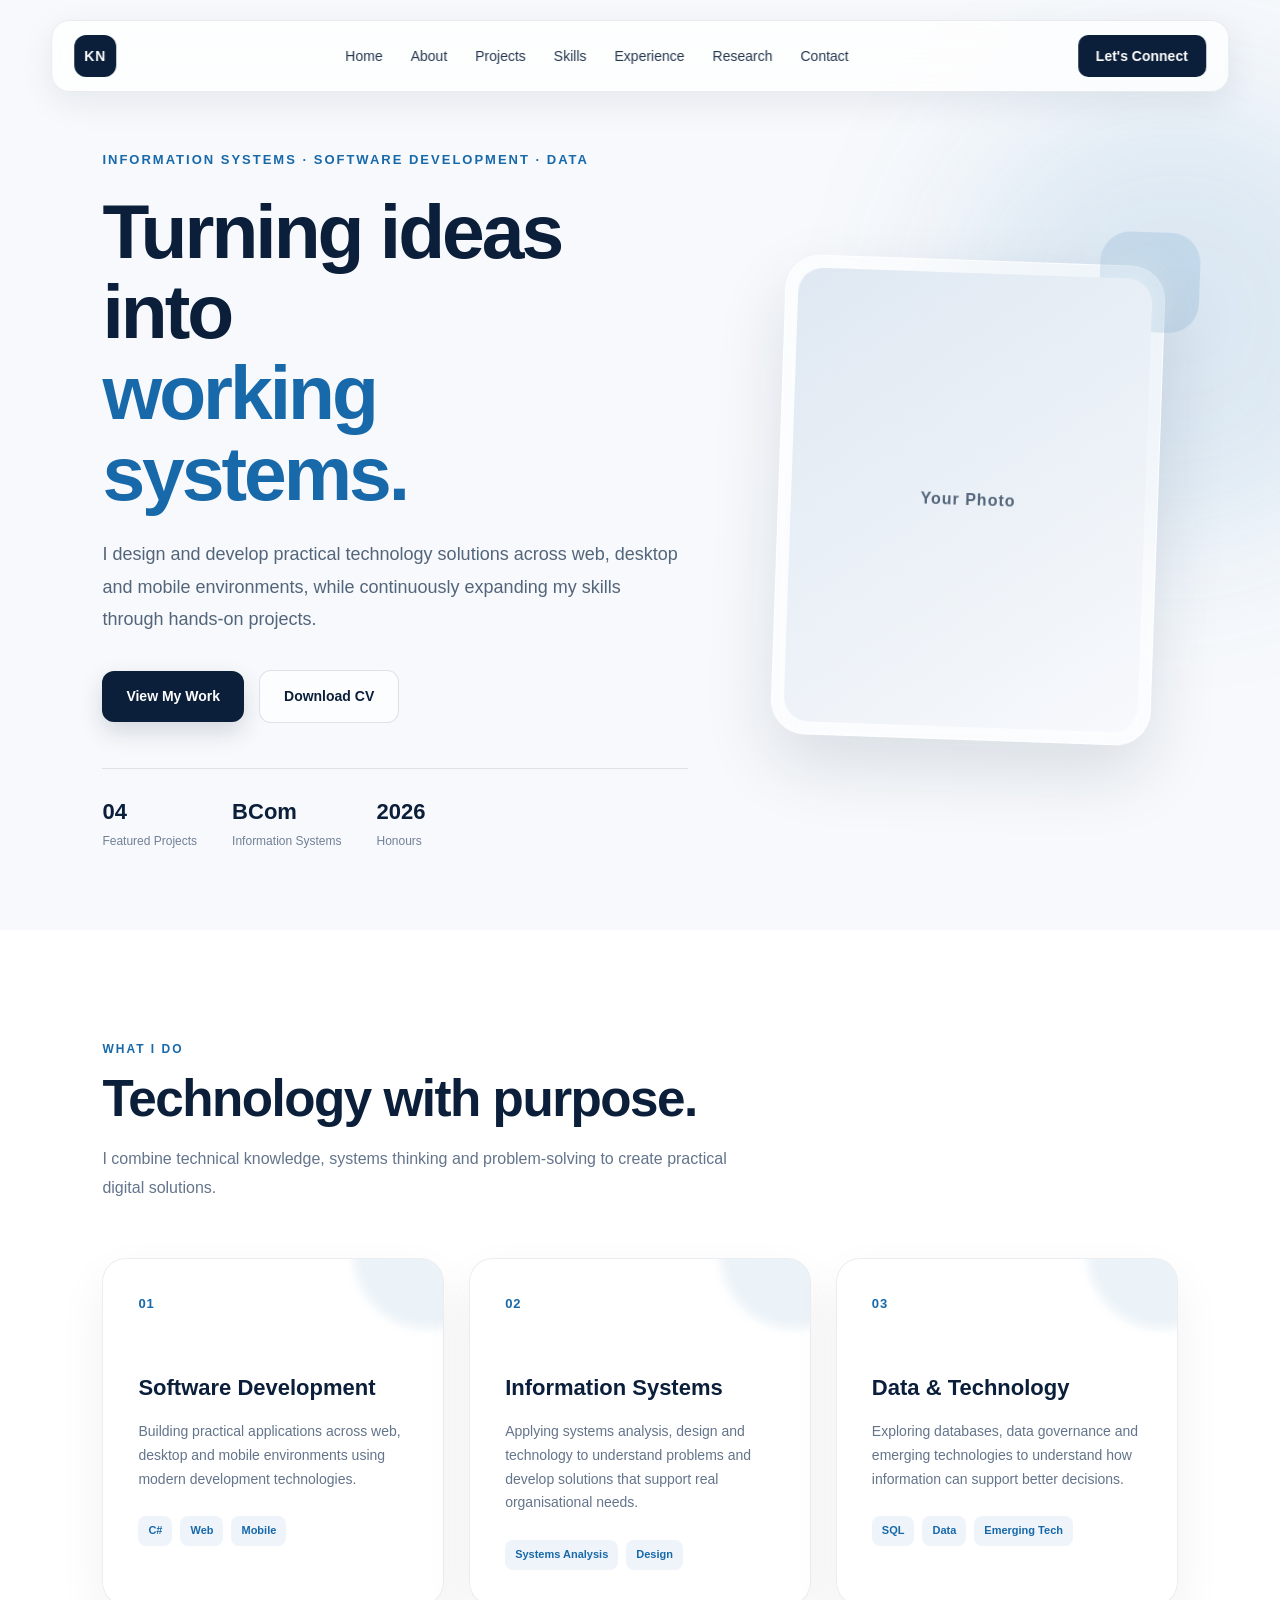
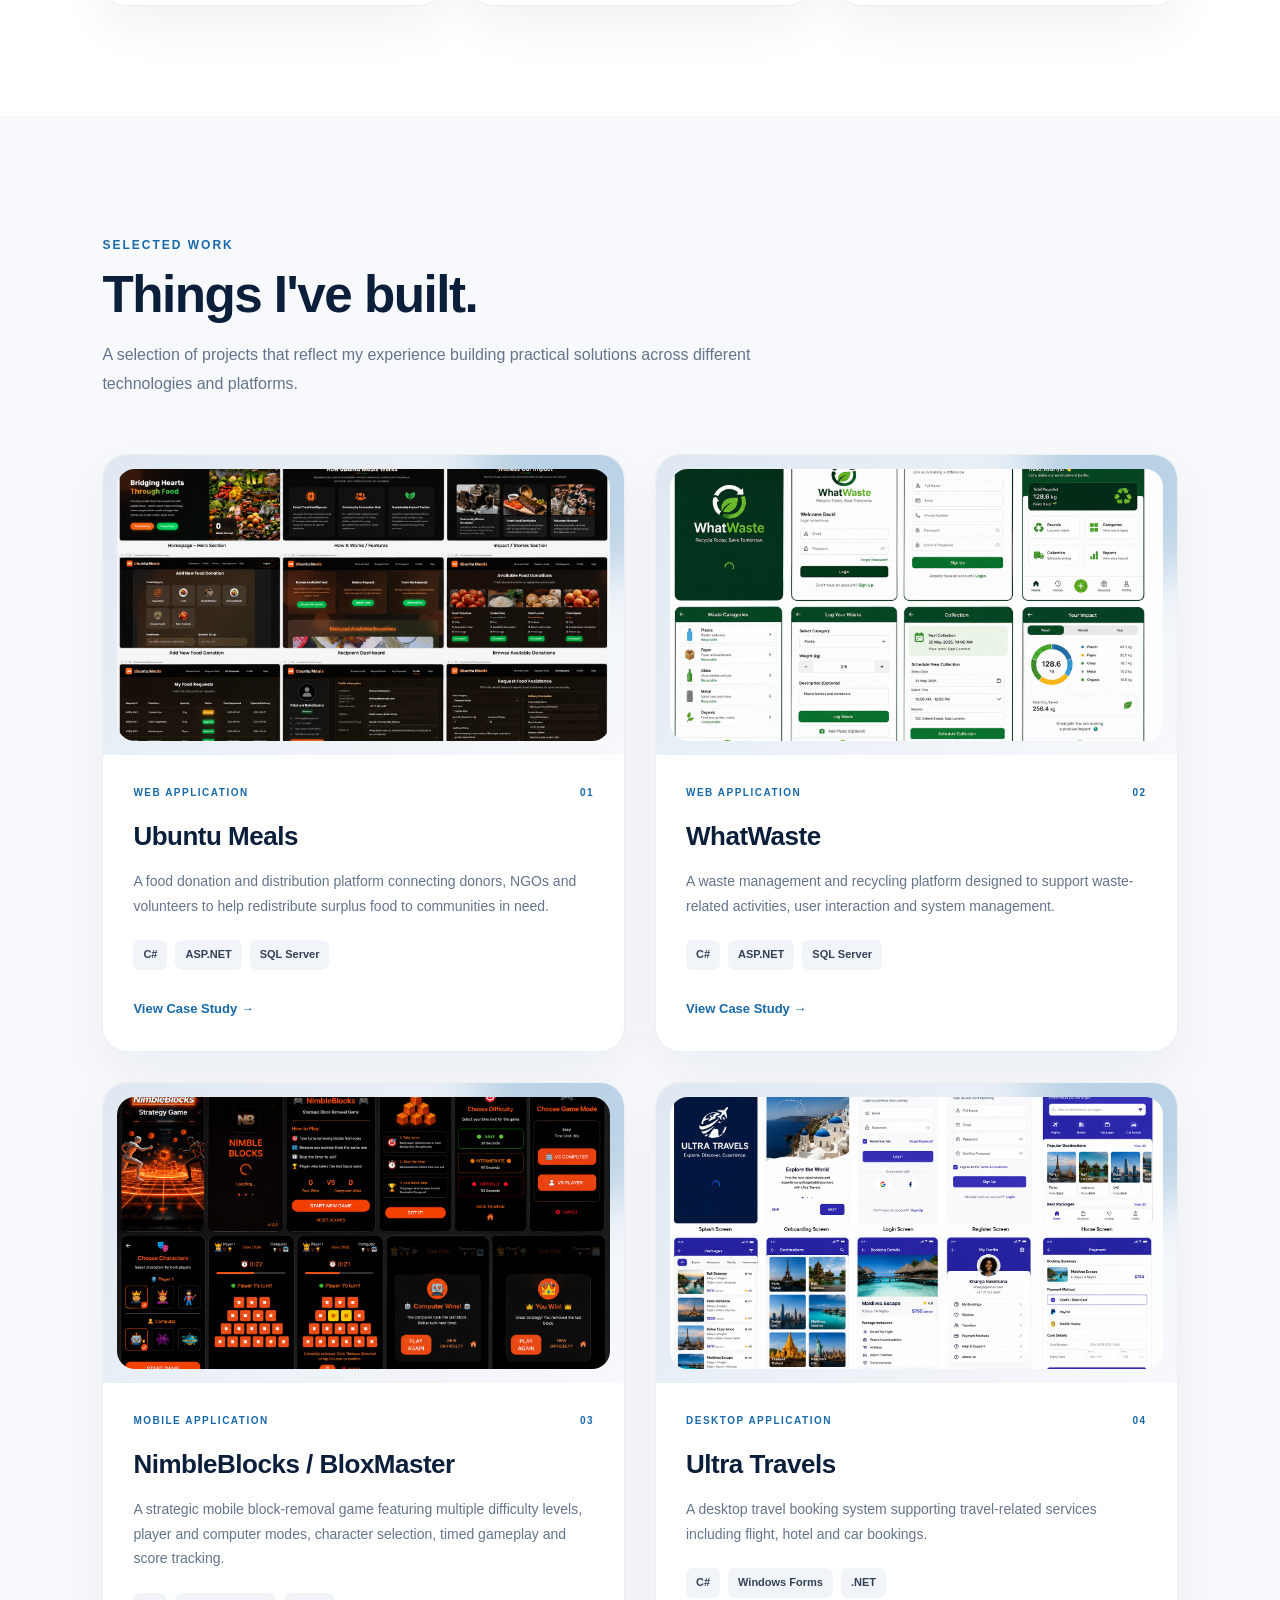
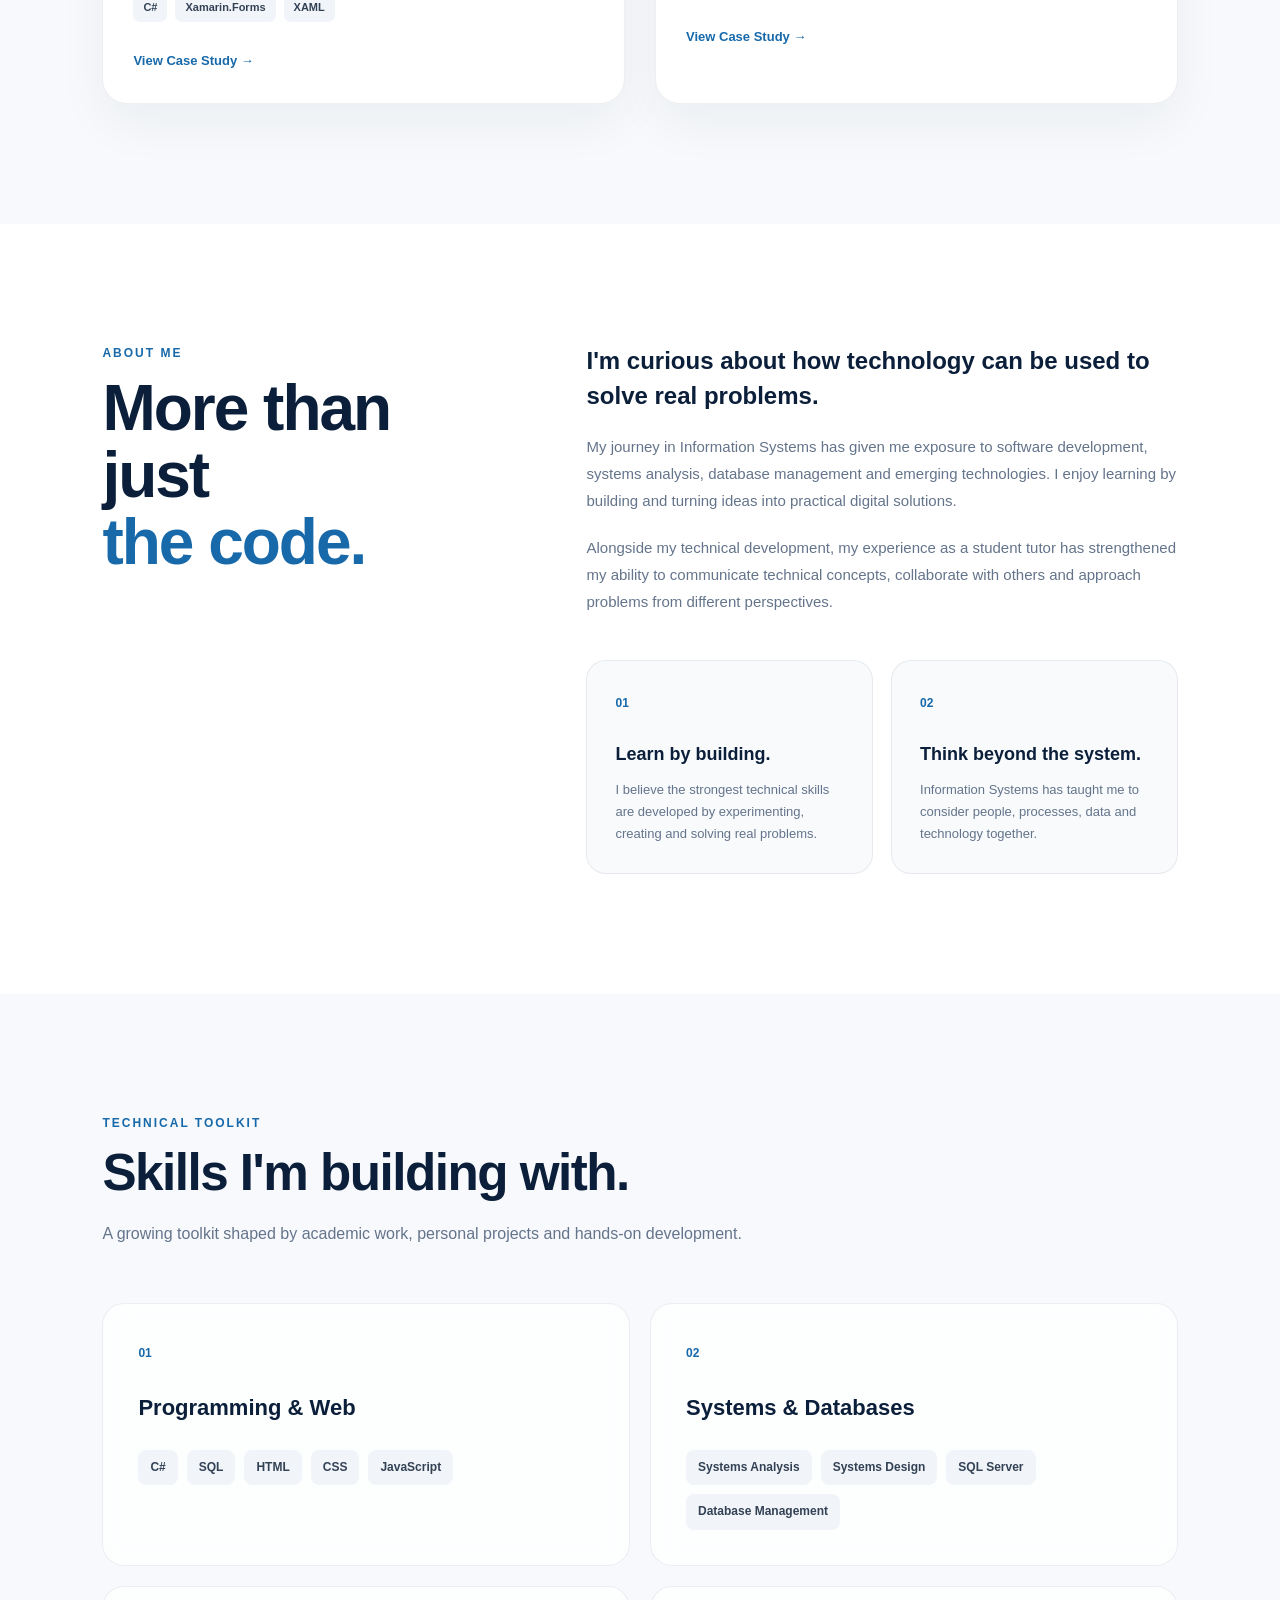
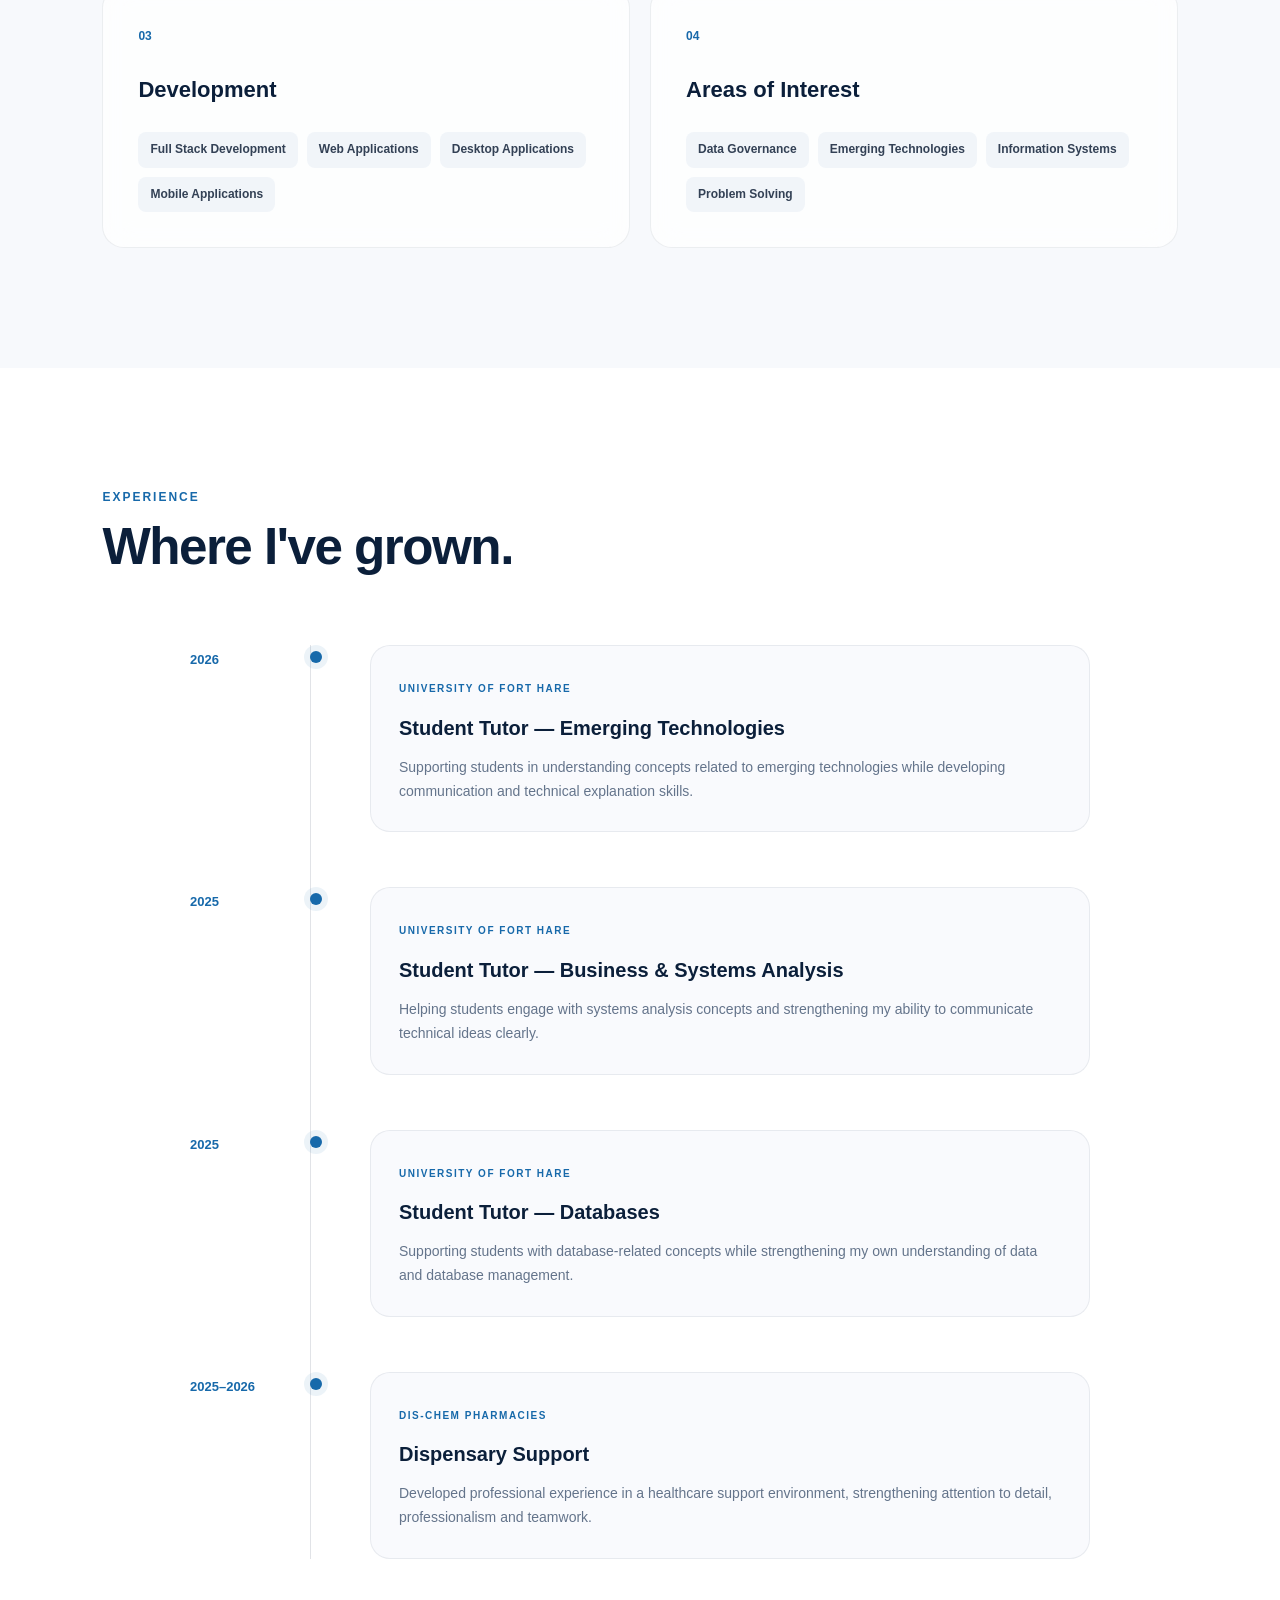
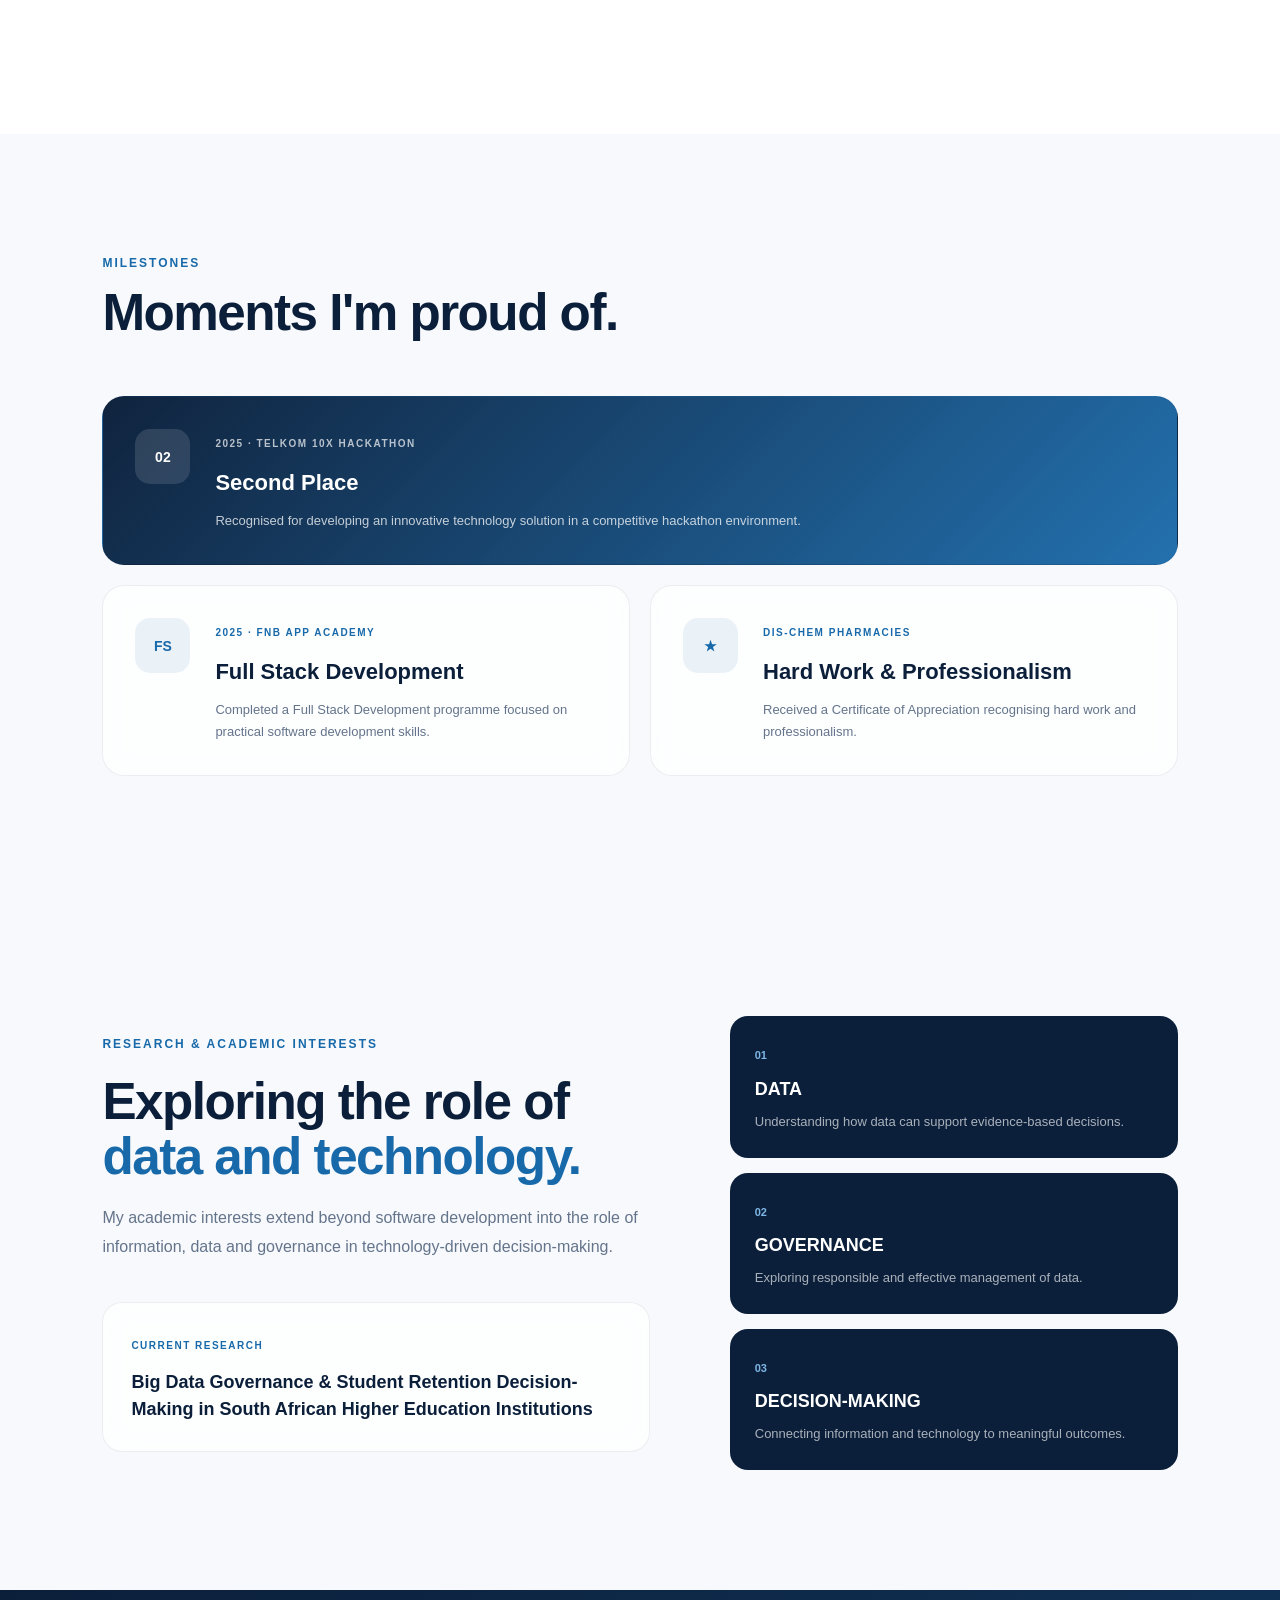
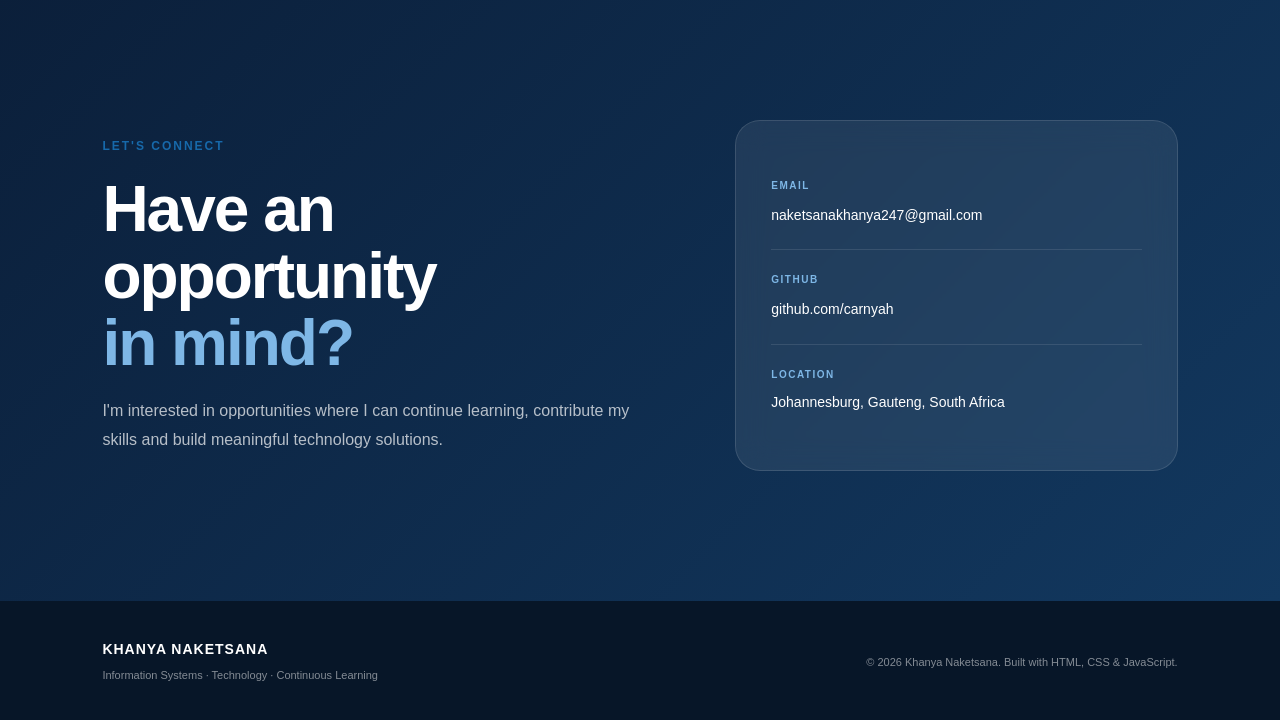
==== index.html @ 67262b0a "Build portfolio website" ====
<!DOCTYPE html>
<!DOCTYPE html>
<html lang="en">
<head>
    <meta charset="UTF-8">
    <meta name="viewport" content="width=device-width, initial-scale=1.0">

    <title>Khanya Naketsana | Information Systems & Technology</title>

    <link rel="stylesheet" href="css/style.css">
</head>

<body>

    <header class="navbar">

    <div class="nav-container">

        <a href="#hero" class="logo">
            KN
        </a>

        <nav class="nav-links">

            <a href="#hero">Home</a>
            <a href="#about">About</a>
            <a href="#projects">Projects</a>
            <a href="#skills">Skills</a>
            <a href="#experience">Experience</a>
            <a href="#research">Research</a>
            <a href="#contact">Contact</a>

        </nav>

        <a href="#contact" class="nav-button">
            Let's Connect
        </a>
        <button class="menu-toggle" aria-label="Open navigation menu">
    <span></span>
    <span></span>
    <span></span>
</button>

    </div>

</header>

    <main>

        <section id="hero">

    <div class="hero-content">

        <p class="hero-label">
            INFORMATION SYSTEMS · SOFTWARE DEVELOPMENT · DATA
        </p>

        <h1>
            Turning ideas into
            <span>working systems.</span>
        </h1>

        <p class="hero-description">
            I design and develop practical technology solutions across
            web, desktop and mobile environments, while continuously
            expanding my skills through hands-on projects.
        </p>

        <div class="hero-buttons">
            <a href="#projects" class="btn btn-primary">
                View My Work
            </a>

            <a href="#" class="btn btn-secondary">
                Download CV
            </a>
        </div>
        <div class="hero-stats">

    <div class="stat">
        <strong>04</strong>
        <span>Featured Projects</span>
    </div>

    <div class="stat">
        <strong>BCom</strong>
        <span>Information Systems</span>
    </div>

    <div class="stat">
        <strong>2026</strong>
        <span>Honours</span>
    </div>

</div>

    </div>

    <div class="hero-image">

        <div class="photo-frame">
            <div class="photo-placeholder">
                Your Photo
            </div>
        </div>

    </div>

</section>

            <section id="snapshot">

    <div class="section-container">

        <div class="section-heading">

            <p class="section-label">
                WHAT I DO
            </p>

            <h2>
                Technology with purpose.
            </h2>

            <p>
                I combine technical knowledge, systems thinking and
                problem-solving to create practical digital solutions.
            </p>

        </div>

        <div class="snapshot-grid">

            <article class="glass-card">

                <div class="card-number">
                    01
                </div>

                <h3>
                    Software Development
                </h3>

                <p>
                    Building practical applications across web, desktop
                    and mobile environments using modern development
                    technologies.
                </p>

                <div class="card-tags">
                    <span>C#</span>
                    <span>Web</span>
                    <span>Mobile</span>
                </div>

            </article>


            <article class="glass-card">

                <div class="card-number">
                    02
                </div>

                <h3>
                    Information Systems
                </h3>

                <p>
                    Applying systems analysis, design and technology to
                    understand problems and develop solutions that support
                    real organisational needs.
                </p>

                <div class="card-tags">
                    <span>Systems Analysis</span>
                    <span>Design</span>
                </div>

            </article>


            <article class="glass-card">

                <div class="card-number">
                    03
                </div>

                <h3>
                    Data & Technology
                </h3>

                <p>
                    Exploring databases, data governance and emerging
                    technologies to understand how information can support
                    better decisions.
                </p>

                <div class="card-tags">
                    <span>SQL</span>
                    <span>Data</span>
                    <span>Emerging Tech</span>
                </div>

            </article>

        </div>

    </div>

</section>

        <section id="projects">

    <div class="section-container">

        <div class="section-heading projects-heading">

            <p class="section-label">
                SELECTED WORK
            </p>

            <h2>
                Things I've built.
            </h2>

            <p>
                A selection of projects that reflect my experience
                building practical solutions across different
                technologies and platforms.
            </p>

        </div>


        <div class="projects-grid">


            <!-- Ubuntu Meals -->

            <article class="project-card">

                <div class="project-image">
    <img
        src="images/ubuntu-meals.png"
        alt="Ubuntu Meals food donation platform"
    >
</div>

                <div class="project-content">

                    <div class="project-meta">
                        <span>WEB APPLICATION</span>
                        <span>01</span>
                    </div>

                    <h3>
                        Ubuntu Meals
                    </h3>

                    <p>
    A food donation and distribution platform connecting
    donors, NGOs and volunteers to help redistribute surplus
    food to communities in need.
</p>

                    <div class="project-tech">
    <span>C#</span>
    <span>ASP.NET</span>
    <span>SQL Server</span>
</div>

                    <a href="projects/ubuntu-meals.html" class="project-link">
    View Case Study →
</a>

                </div>

            </article>


            <!-- WhatWaste -->

            <article class="project-card">

                <div class="project-image">
    <img
        src="images/whatwaste.png"
        alt="WhatWaste recycling and waste management platform"
    >
</div>

                <div class="project-content">

                    <div class="project-meta">
                        <span>WEB APPLICATION</span>
                        <span>02</span>
                    </div>

                    <h3>
                        WhatWaste
                    </h3>

                    <p>
    A waste management and recycling platform designed
    to support waste-related activities, user interaction
    and system management.
</p>

                    <div class="project-tech">
    <span>C#</span>
    <span>ASP.NET</span>
    <span>SQL Server</span>
</div>

                   <a href="projects/whatwaste.html" class="project-link">
    View Case Study →
</a>

                </div>

            </article>


            <!-- BloxMaster -->

            <article class="project-card">

                <div class="project-image">
    <img
        src="images/bloxmaster.png"
        alt="NimbleBlocks strategic mobile game"
    >
</div>

                <div class="project-content">

                    <div class="project-meta">
                        <span>MOBILE APPLICATION</span>
                        <span>03</span>
                    </div>

                    <h3>
                        NimbleBlocks / BloxMaster
                    </h3>

                    <p>
    A strategic mobile block-removal game featuring
    multiple difficulty levels, player and computer modes,
    character selection, timed gameplay and score tracking.
</p>

                    <div class="project-tech">
                        <span>C#</span>
                        <span>Xamarin.Forms</span>
                        <span>XAML</span>
                    </div>

                    <a href="projects/nimbleblocks.html" class="project-link">
    View Case Study →
</a>

                </div>

            </article>


            <!-- Ultra Travels -->

            <article class="project-card">

                <div class="project-image">
    <img
        src="images/ultra-travels.png"
        alt="Ultra Travels travel booking system"
    >
</div>

                <div class="project-content">

                    <div class="project-meta">
                        <span>DESKTOP APPLICATION</span>
                        <span>04</span>
                    </div>

                    <h3>
                        Ultra Travels
                    </h3>

                    <p>
    A desktop travel booking system supporting travel-related
    services including flight, hotel and car bookings.
</p>

                    <div class="project-tech">
                        <span>C#</span>
                        <span>Windows Forms</span>
                        <span>.NET</span>
                    </div>

                    <a href="projects/ultra-travels.html" class="project-link">
    View Case Study →
</a>

                </div>

            </article>

        </div>

    </div>

</section>

       <section id="about">

    <div class="section-container about-container">

        <div class="about-heading">

            <p class="section-label">
                ABOUT ME
            </p>

            <h2>
                More than just
                <span>the code.</span>
            </h2>

        </div>

        <div class="about-content">

            <div class="about-intro">

                <p class="about-large">
                    I'm curious about how technology can be used
                    to solve real problems.
                </p>

                <p>
                    My journey in Information Systems has given me
                    exposure to software development, systems analysis,
                    database management and emerging technologies.
                    I enjoy learning by building and turning ideas
                    into practical digital solutions.
                </p>

                <p>
                    Alongside my technical development, my experience
                    as a student tutor has strengthened my ability to
                    communicate technical concepts, collaborate with
                    others and approach problems from different
                    perspectives.
                </p>

            </div>

            <div class="about-highlight">

                <div class="highlight-card">

                    <span>01</span>

                    <h3>
                        Learn by building.
                    </h3>

                    <p>
                        I believe the strongest technical skills are
                        developed by experimenting, creating and solving
                        real problems.
                    </p>

                </div>

                <div class="highlight-card">

                    <span>02</span>

                    <h3>
                        Think beyond the system.
                    </h3>

                    <p>
                        Information Systems has taught me to consider
                        people, processes, data and technology together.
                    </p>

                </div>

            </div>

        </div>

    </div>

</section>

   <section id="skills">

    <div class="section-container">

        <div class="section-heading">

            <p class="section-label">
                TECHNICAL TOOLKIT
            </p>

            <h2>
                Skills I'm building with.
            </h2>

            <p>
                A growing toolkit shaped by academic work,
                personal projects and hands-on development.
            </p>

        </div>

        <div class="skills-grid">

            <div class="skill-group">

                <span class="skill-number">01</span>

                <h3>
                    Programming & Web
                </h3>

                <div class="skill-list">
                    <span>C#</span>
                    <span>SQL</span>
                    <span>HTML</span>
                    <span>CSS</span>
                    <span>JavaScript</span>
                </div>

            </div>


            <div class="skill-group">

                <span class="skill-number">02</span>

                <h3>
                    Systems & Databases
                </h3>

                <div class="skill-list">
                    <span>Systems Analysis</span>
                    <span>Systems Design</span>
                    <span>SQL Server</span>
                    <span>Database Management</span>
                </div>

            </div>


            <div class="skill-group">

                <span class="skill-number">03</span>

                <h3>
                    Development
                </h3>

                <div class="skill-list">
                    <span>Full Stack Development</span>
                    <span>Web Applications</span>
                    <span>Desktop Applications</span>
                    <span>Mobile Applications</span>
                </div>

            </div>


            <div class="skill-group">

                <span class="skill-number">04</span>

                <h3>
                    Areas of Interest
                </h3>

                <div class="skill-list">
                    <span>Data Governance</span>
                    <span>Emerging Technologies</span>
                    <span>Information Systems</span>
                    <span>Problem Solving</span>
                </div>

            </div>

        </div>

    </div>

</section>
        <section id="experience">

    <div class="section-container">

        <div class="section-heading">

            <p class="section-label">
                EXPERIENCE
            </p>

            <h2>
                Where I've grown.
            </h2>

        </div>

        <div class="timeline">

            <article class="timeline-item">

                <div class="timeline-date">
                    2026
                </div>

                <div class="timeline-dot"></div>

                <div class="timeline-content">

                    <span>
                        UNIVERSITY OF FORT HARE
                    </span>

                    <h3>
                        Student Tutor — Emerging Technologies
                    </h3>

                    <p>
                        Supporting students in understanding concepts
                        related to emerging technologies while developing
                        communication and technical explanation skills.
                    </p>

                </div>

            </article>


            <article class="timeline-item">

                <div class="timeline-date">
                    2025
                </div>

                <div class="timeline-dot"></div>

                <div class="timeline-content">

                    <span>
                        UNIVERSITY OF FORT HARE
                    </span>

                    <h3>
                        Student Tutor — Business & Systems Analysis
                    </h3>

                    <p>
                        Helping students engage with systems analysis
                        concepts and strengthening my ability to communicate
                        technical ideas clearly.
                    </p>

                </div>

            </article>


            <article class="timeline-item">

                <div class="timeline-date">
                    2025
                </div>

                <div class="timeline-dot"></div>

                <div class="timeline-content">

                    <span>
                        UNIVERSITY OF FORT HARE
                    </span>

                    <h3>
                        Student Tutor — Databases
                    </h3>

                    <p>
                        Supporting students with database-related concepts
                        while strengthening my own understanding of data
                        and database management.
                    </p>

                </div>

            </article>


            <article class="timeline-item">

                <div class="timeline-date">
                    2025–2026
                </div>

                <div class="timeline-dot"></div>

                <div class="timeline-content">

                    <span>
                        DIS-CHEM PHARMACIES
                    </span>

                    <h3>
                        Dispensary Support
                    </h3>

                    <p>
                        Developed professional experience in a healthcare
                        support environment, strengthening attention to
                        detail, professionalism and teamwork.
                    </p>

                </div>

            </article>

        </div>

    </div>

</section>

        <section id="achievements">

    <div class="section-container">

        <div class="section-heading">

            <p class="section-label">
                MILESTONES
            </p>

            <h2>
                Moments I'm proud of.
            </h2>

        </div>

        <div class="achievement-grid">

            <article class="achievement-card featured">

                <div class="achievement-icon">
                    02
                </div>

                <div>
                    <span>2025 · TELKOM 10X HACKATHON</span>

                    <h3>
                        Second Place
                    </h3>

                    <p>
                        Recognised for developing an innovative
                        technology solution in a competitive
                        hackathon environment.
                    </p>
                </div>

            </article>


            <article class="achievement-card">

                <div class="achievement-icon">
                    FS
                </div>

                <div>
                    <span>2025 · FNB APP ACADEMY</span>

                    <h3>
                        Full Stack Development
                    </h3>

                    <p>
                        Completed a Full Stack Development
                        programme focused on practical software
                        development skills.
                    </p>
                </div>

            </article>


            <article class="achievement-card">

                <div class="achievement-icon">
                    ★
                </div>

                <div>
                    <span>DIS-CHEM PHARMACIES</span>

                    <h3>
                        Hard Work & Professionalism
                    </h3>

                    <p>
                        Received a Certificate of Appreciation
                        recognising hard work and professionalism.
                    </p>
                </div>

            </article>

        </div>

    </div>

</section>

       <section id="research">

    <div class="section-container research-container">

        <div class="research-content">

            <p class="section-label">
                RESEARCH & ACADEMIC INTERESTS
            </p>

            <h2>
                Exploring the role of
                <span>data and technology.</span>
            </h2>

            <p>
                My academic interests extend beyond software development
                into the role of information, data and governance in
                technology-driven decision-making.
            </p>

            <div class="research-topic">

                <span>CURRENT RESEARCH</span>

                <h3>
                    Big Data Governance & Student Retention
                    Decision-Making in South African Higher Education
                    Institutions
                </h3>

            </div>

        </div>

        <div class="research-visual">

            <div class="research-card">

                <span>01</span>

                <h3>
                    DATA
                </h3>

                <p>
                    Understanding how data can support
                    evidence-based decisions.
                </p>

            </div>

            <div class="research-card">

                <span>02</span>

                <h3>
                    GOVERNANCE
                </h3>

                <p>
                    Exploring responsible and effective
                    management of data.
                </p>

            </div>

            <div class="research-card">

                <span>03</span>

                <h3>
                    DECISION-MAKING
                </h3>

                <p>
                    Connecting information and technology
                    to meaningful outcomes.
                </p>

            </div>

        </div>

    </div>

</section>

        <section id="contact">

    <div class="section-container contact-container">

        <div class="contact-heading">

            <p class="section-label">
                LET'S CONNECT
            </p>

            <h2>
                Have an opportunity
                <span>in mind?</span>
            </h2>

            <p>
                I'm interested in opportunities where I can continue
                learning, contribute my skills and build meaningful
                technology solutions.
            </p>

        </div>

        <div class="contact-card">

            <div class="contact-item">

                <span>EMAIL</span>

                <a href="mailto:naketsanakhanya247@gmail.com">
                    naketsanakhanya247@gmail.com
                </a>

            </div>

            <div class="contact-item">

                <span>GITHUB</span>

                <a href="https://github.com/carnyah"
                   target="_blank">
                    github.com/carnyah
                </a>

            </div>

            <div class="contact-item">

                <span>LOCATION</span>

                <p>
                    Johannesburg, Gauteng, South Africa
                </p>

            </div>

        </div>

    </div>

</section>

    </main>

   <footer>

    <div class="footer-container">

        <div>
            <strong>
                KHANYA NAKETSANA
            </strong>

            <p>
                Information Systems · Technology · Continuous Learning
            </p>
        </div>

        <p>
            © 2026 Khanya Naketsana. Built with HTML, CSS & JavaScript.
        </p>

    </div>

</footer>
<script src="js/script.js"></script>
</body>
</html>
---- css/style.css ----
/* =========================================
   GLOBAL STYLES
   ========================================= */

* {
    margin: 0;
    padding: 0;
    box-sizing: border-box;
}

html {
    scroll-behavior: smooth;
}

body {
    font-family: Arial, sans-serif;
    background: #f7f9fc;
    color: #0b1f3a;
    line-height: 1.6;
}

a {
    text-decoration: none;
    color: inherit;
}

button,
a {
    cursor: pointer;
}

/* =========================================
   NAVIGATION
   ========================================= */

.navbar {
    position: fixed;
    top: 20px;
    left: 50%;
    transform: translateX(-50%);
    width: min(92%, 1200px);
    z-index: 1000;

    background: rgba(255, 255, 255, 0.75);
    backdrop-filter: blur(18px);
    -webkit-backdrop-filter: blur(18px);

    border: 1px solid rgba(11, 31, 58, 0.08);
    border-radius: 18px;

    box-shadow: 0 10px 35px rgba(11, 31, 58, 0.08);
}

.nav-container {
    display: flex;
    align-items: center;
    justify-content: space-between;

    padding: 14px 22px;
}

.logo {
    width: 42px;
    height: 42px;

    display: flex;
    align-items: center;
    justify-content: center;

    background: #0b1f3a;
    color: #ffffff;

    border-radius: 12px;

    font-size: 14px;
    font-weight: 700;
    letter-spacing: 1px;
}

.nav-links {
    display: flex;
    align-items: center;
    gap: 28px;
}

.nav-links a {
    color: #24364d;
    font-size: 14px;
    font-weight: 500;

    transition: color 0.3s ease;
}

.nav-links a:hover {
    color: #1769aa;
}

.nav-button {
    padding: 10px 18px;

    background: #0b1f3a;
    color: #ffffff;

    border-radius: 10px;

    font-size: 14px;
    font-weight: 600;

    transition: transform 0.3s ease,
                background 0.3s ease;
}

.nav-button:hover {
    background: #1769aa;
    transform: translateY(-2px);
}

/* =========================================
   HERO SECTION
   ========================================= */

#hero {
    min-height: 100vh;

    display: flex;
    align-items: center;
    justify-content: space-between;

    gap: 70px;

    padding: 150px 8% 80px;

    position: relative;
    overflow: hidden;
}

/* Soft background glow */

#hero::before {
    content: "";

    position: absolute;

    width: 450px;
    height: 450px;

    top: 10%;
    right: -120px;

    background: rgba(23, 105, 170, 0.12);

    border-radius: 50%;

    filter: blur(80px);

    z-index: -1;
}

/* Hero content */

.hero-content {
    flex: 1;
    max-width: 650px;

    position: relative;
    z-index: 2;
}

.hero-label {
    margin-bottom: 20px;

    color: #1769aa;

    font-size: 13px;
    font-weight: 700;

    letter-spacing: 2px;
}

.hero-content h1 {
    margin-bottom: 25px;

    color: #0b1f3a;

    font-size: clamp(3.2rem, 6vw, 5.8rem);

    line-height: 1.05;

    font-weight: 800;

    letter-spacing: -3px;
}

.hero-content h1 span {
    display: block;

    color: #1769aa;
}

.hero-description {
    max-width: 580px;

    margin-bottom: 35px;

    color: #53657a;

    font-size: 18px;

    line-height: 1.8;
}

/* Hero buttons */

.hero-buttons {
    display: flex;

    align-items: center;

    gap: 15px;
}

.btn {
    display: inline-flex;

    align-items: center;
    justify-content: center;

    padding: 14px 24px;

    border-radius: 12px;

    font-size: 14px;
    font-weight: 700;

    transition:
        transform 0.3s ease,
        box-shadow 0.3s ease,
        background 0.3s ease;
}

.btn-primary {
    background: #0b1f3a;

    color: #ffffff;

    box-shadow: 0 10px 25px rgba(11, 31, 58, 0.15);
}

.btn-primary:hover {
    background: #1769aa;

    transform: translateY(-3px);

    box-shadow: 0 15px 30px rgba(23, 105, 170, 0.2);
}

.btn-secondary {
    background: rgba(255, 255, 255, 0.65);

    color: #0b1f3a;

    border: 1px solid rgba(11, 31, 58, 0.12);

    backdrop-filter: blur(12px);
    -webkit-backdrop-filter: blur(12px);
}

.btn-secondary:hover {
    transform: translateY(-3px);

    background: #ffffff;

    box-shadow: 0 10px 25px rgba(11, 31, 58, 0.08);
}

/* =========================================
   HERO IMAGE
   ========================================= */

.hero-image {
    flex: 0 0 420px;

    display: flex;

    justify-content: center;
    align-items: center;

    position: relative;
}

.photo-frame {
    width: 380px;
    height: 480px;

    padding: 12px;

    background: rgba(255, 255, 255, 0.55);

    border: 1px solid rgba(255, 255, 255, 0.8);

    border-radius: 35px;

    backdrop-filter: blur(20px);
    -webkit-backdrop-filter: blur(20px);

    box-shadow:
        0 30px 70px rgba(11, 31, 58, 0.12);

    transform: rotate(2deg);

    position: relative;
}

/* Decorative glass layer */

.photo-frame::before {
    content: "";

    position: absolute;

    width: 100px;
    height: 100px;

    top: -35px;
    right: -35px;

    border-radius: 30px;

    background: rgba(23, 105, 170, 0.12);

    backdrop-filter: blur(15px);

    z-index: -1;
}

.photo-placeholder {
    width: 100%;
    height: 100%;

    display: flex;

    align-items: center;
    justify-content: center;

    border-radius: 25px;

    background:
        linear-gradient(
            145deg,
            #dfe8f2,
            #f7f9fc
        );

    color: #53657a;

    font-size: 16px;
    font-weight: 600;

    letter-spacing: 1px;
}

/* =========================================
   HERO STATS
   ========================================= */

.hero-stats {
    display: flex;

    gap: 35px;

    margin-top: 45px;

    padding-top: 25px;

    border-top: 1px solid rgba(11, 31, 58, 0.1);
}

.stat {
    display: flex;

    flex-direction: column;

    gap: 4px;
}

.stat strong {
    color: #0b1f3a;

    font-size: 22px;
    font-weight: 800;
}

.stat span {
    color: #718096;

    font-size: 12px;

    line-height: 1.4;
}
/* =========================================
   PROFESSIONAL SNAPSHOT
   ========================================= */

#snapshot {
    padding: 110px 8%;

    background: #ffffff;

    position: relative;
}

.section-container {
    width: min(1200px, 100%);
    margin: 0 auto;
}

.section-heading {
    max-width: 650px;

    margin-bottom: 55px;
}

.section-label {
    margin-bottom: 12px;

    color: #1769aa;

    font-size: 12px;
    font-weight: 700;

    letter-spacing: 2px;
}

.section-heading h2 {
    margin-bottom: 18px;

    color: #0b1f3a;

    font-size: clamp(2rem, 4vw, 3.2rem);

    line-height: 1.1;

    letter-spacing: -1.5px;
}

.section-heading > p:last-child {
    color: #64748b;

    font-size: 16px;

    line-height: 1.8;
}


/* Snapshot cards */

.snapshot-grid {
    display: grid;

    grid-template-columns: repeat(3, 1fr);

    gap: 25px;
}

.glass-card {
    position: relative;

    padding: 35px;

    min-height: 330px;

    background: rgba(255, 255, 255, 0.7);

    border: 1px solid rgba(11, 31, 58, 0.08);

    border-radius: 24px;

    backdrop-filter: blur(18px);
    -webkit-backdrop-filter: blur(18px);

    box-shadow: 0 20px 50px rgba(11, 31, 58, 0.06);

    overflow: hidden;

    transition:
        transform 0.35s ease,
        box-shadow 0.35s ease,
        border-color 0.35s ease;
}

.glass-card::before {
    content: "";

    position: absolute;

    width: 150px;
    height: 150px;

    top: -80px;
    right: -60px;

    background: rgba(23, 105, 170, 0.08);

    border-radius: 50%;

    filter: blur(5px);
}

.glass-card:hover {
    transform: translateY(-8px);

    border-color: rgba(23, 105, 170, 0.2);

    box-shadow: 0 30px 65px rgba(11, 31, 58, 0.1);
}

.card-number {
    margin-bottom: 55px;

    color: #1769aa;

    font-size: 13px;

    font-weight: 700;

    letter-spacing: 1px;
}

.glass-card h3 {
    margin-bottom: 15px;

    color: #0b1f3a;

    font-size: 22px;
}

.glass-card > p {
    margin-bottom: 25px;

    color: #64748b;

    font-size: 14px;

    line-height: 1.7;
}


/* Tags */

.card-tags {
    display: flex;

    flex-wrap: wrap;

    gap: 8px;
}

.card-tags span {
    padding: 6px 10px;

    background: rgba(23, 105, 170, 0.07);

    color: #1769aa;

    border-radius: 8px;

    font-size: 11px;

    font-weight: 600;
}
/* =========================================
   PROJECTS
   ========================================= */

#projects {
    padding: 120px 8%;

    background: #f7f9fc;
}

.projects-heading {
    display: flex;

    flex-direction: column;
}

.projects-grid {
    display: grid;

    grid-template-columns: repeat(2, 1fr);

    gap: 30px;
}


/* Project card */

.project-card {
    background: #ffffff;

    border: 1px solid rgba(11, 31, 58, 0.07);

    border-radius: 25px;

    overflow: hidden;

    box-shadow: 0 20px 50px rgba(11, 31, 58, 0.05);

    transition:
        transform 0.35s ease,
        box-shadow 0.35s ease;
}

.project-card:hover {
    transform: translateY(-8px);

    box-shadow: 0 30px 65px rgba(11, 31, 58, 0.1);
}


/* Project visual */

.project-image {
    height: 280px;

    padding: 18px;

    background:
        linear-gradient(
            135deg,
            #dfe8f2,
            #f7f9fc
        );

    position: relative;

    overflow: hidden;
}

.project-image::after {
    content: "";

    position: absolute;

    width: 220px;
    height: 220px;

    top: -100px;
    right: -70px;

    background: rgba(23, 105, 170, 0.12);

    border-radius: 50%;

    filter: blur(20px);
}

.project-image img {
    width: 100%;
    height: 100%;

    display: block;

    object-fit: cover;

    object-position: center;

    border-radius: 18px;

    position: relative;
    z-index: 2;

    transition:
        transform 0.5s ease,
        filter 0.5s ease;
}

.project-card:hover .project-image img {
    transform: scale(1.04);

    filter: brightness(1.03);
}


/* Project content */

.project-content {
    padding: 30px;
}

.project-meta {
    display: flex;

    justify-content: space-between;

    margin-bottom: 15px;

    color: #1769aa;

    font-size: 10px;

    font-weight: 700;

    letter-spacing: 1.5px;
}

.project-content h3 {
    margin-bottom: 12px;

    color: #0b1f3a;

    font-size: 26px;

    letter-spacing: -0.5px;
}

.project-content > p {
    margin-bottom: 22px;

    color: #64748b;

    font-size: 14px;

    line-height: 1.75;
}


/* Technologies */

.project-tech {
    display: flex;

    flex-wrap: wrap;

    gap: 8px;

    margin-bottom: 25px;
}

.project-tech span {
    padding: 6px 10px;

    background: #f1f5f9;

    color: #334155;

    border-radius: 7px;

    font-size: 11px;

    font-weight: 600;
}


/* Case study link */

.project-link {
    display: inline-flex;

    align-items: center;

    gap: 7px;

    color: #1769aa;

    font-size: 13px;

    font-weight: 700;

    transition:
        gap 0.3s ease,
        color 0.3s ease;
}

.project-link:hover {
    gap: 12px;

    color: #0b1f3a;
}
/* =========================================
   ABOUT
   ========================================= */

#about {
    padding: 120px 8%;

    background: #ffffff;
}

.about-container {
    display: grid;

    grid-template-columns: 0.8fr 1.2fr;

    gap: 90px;

    align-items: start;
}

.about-heading h2 {
    color: #0b1f3a;

    font-size: clamp(2.5rem, 5vw, 4.5rem);

    line-height: 1.05;

    letter-spacing: -2px;
}

.about-heading h2 span {
    display: block;

    color: #1769aa;
}

.about-content {
    display: flex;

    flex-direction: column;

    gap: 45px;
}

.about-intro {
    display: flex;

    flex-direction: column;

    gap: 20px;
}

.about-large {
    color: #0b1f3a;

    font-size: 24px;

    line-height: 1.45;

    font-weight: 600;
}

.about-intro p:not(.about-large) {
    color: #64748b;

    font-size: 15px;

    line-height: 1.8;
}

.about-highlight {
    display: grid;

    grid-template-columns: repeat(2, 1fr);

    gap: 18px;
}

.highlight-card {
    padding: 28px;

    background: rgba(247, 249, 252, 0.8);

    border: 1px solid rgba(11, 31, 58, 0.07);

    border-radius: 20px;
}

.highlight-card span {
    color: #1769aa;

    font-size: 12px;

    font-weight: 700;
}

.highlight-card h3 {
    margin: 25px 0 10px;

    color: #0b1f3a;

    font-size: 18px;
}

.highlight-card p {
    color: #64748b;

    font-size: 13px;

    line-height: 1.7;
}
/* =========================================
   SKILLS
   ========================================= */

#skills {
    padding: 120px 8%;

    background: #f7f9fc;
}

.skills-grid {
    display: grid;

    grid-template-columns: repeat(2, 1fr);

    gap: 20px;
}

.skill-group {
    padding: 35px;

    background: rgba(255, 255, 255, 0.72);

    border: 1px solid rgba(11, 31, 58, 0.07);

    border-radius: 22px;

    backdrop-filter: blur(15px);
    -webkit-backdrop-filter: blur(15px);

    transition:
        transform 0.3s ease,
        box-shadow 0.3s ease;
}

.skill-group:hover {
    transform: translateY(-5px);

    box-shadow: 0 20px 45px rgba(11, 31, 58, 0.08);
}

.skill-number {
    color: #1769aa;

    font-size: 12px;

    font-weight: 700;
}

.skill-group h3 {
    margin: 25px 0;

    color: #0b1f3a;

    font-size: 22px;
}

.skill-list {
    display: flex;

    flex-wrap: wrap;

    gap: 9px;
}

.skill-list span {
    padding: 8px 12px;

    background: #f1f5f9;

    color: #334155;

    border-radius: 8px;

    font-size: 12px;

    font-weight: 600;
}
/* =========================================
   EXPERIENCE TIMELINE
   ========================================= */

#experience {
    padding: 120px 8%;

    background: #ffffff;
}

.timeline {
    max-width: 900px;

    margin: 70px auto 0;

    position: relative;
}

.timeline::before {
    content: "";

    position: absolute;

    left: 120px;
    top: 0;
    bottom: 0;

    width: 1px;

    background: rgba(11, 31, 58, 0.12);
}

.timeline-item {
    display: grid;

    grid-template-columns: 100px 40px 1fr;

    gap: 20px;

    margin-bottom: 55px;

    position: relative;
}

.timeline-date {
    padding-top: 5px;

    color: #1769aa;

    font-size: 13px;

    font-weight: 700;
}

.timeline-dot {
    width: 12px;
    height: 12px;

    margin-top: 6px;

    border-radius: 50%;

    background: #1769aa;

    box-shadow: 0 0 0 6px rgba(23, 105, 170, 0.08);

    z-index: 2;
}

.timeline-content {
    padding: 28px;

    background: rgba(247, 249, 252, 0.75);

    border: 1px solid rgba(11, 31, 58, 0.07);

    border-radius: 20px;
}

.timeline-content > span {
    color: #1769aa;

    font-size: 10px;

    font-weight: 700;

    letter-spacing: 1.5px;
}

.timeline-content h3 {
    margin: 12px 0;

    color: #0b1f3a;

    font-size: 20px;
}

.timeline-content p {
    color: #64748b;

    font-size: 14px;

    line-height: 1.7;
}
/* =========================================
   ACHIEVEMENTS
   ========================================= */

#achievements {
    padding: 120px 8%;

    background: #f7f9fc;
}

.achievement-grid {
    display: grid;

    grid-template-columns: repeat(2, 1fr);

    gap: 20px;
}

.achievement-card {
    display: flex;

    align-items: flex-start;

    gap: 25px;

    padding: 32px;

    background: rgba(255, 255, 255, 0.75);

    border: 1px solid rgba(11, 31, 58, 0.07);

    border-radius: 22px;

    backdrop-filter: blur(15px);
    -webkit-backdrop-filter: blur(15px);

    transition:
        transform 0.3s ease,
        box-shadow 0.3s ease;
}

.achievement-card:hover {
    transform: translateY(-5px);

    box-shadow: 0 20px 45px rgba(11, 31, 58, 0.08);
}

.achievement-card.featured {
    grid-column: span 2;

    background:
        linear-gradient(
            135deg,
            rgba(11, 31, 58, 0.98),
            rgba(23, 105, 170, 0.95)
        );

    color: #ffffff;
}

.achievement-icon {
    min-width: 55px;
    height: 55px;

    display: flex;

    align-items: center;
    justify-content: center;

    border-radius: 15px;

    background: rgba(23, 105, 170, 0.08);

    color: #1769aa;

    font-size: 14px;

    font-weight: 800;
}

.featured .achievement-icon {
    background: rgba(255, 255, 255, 0.12);

    color: #ffffff;
}

.achievement-card span {
    color: #1769aa;

    font-size: 10px;

    font-weight: 700;

    letter-spacing: 1.5px;
}

.featured span {
    color: rgba(255, 255, 255, 0.7);
}

.achievement-card h3 {
    margin: 10px 0;

    color: #0b1f3a;

    font-size: 22px;
}

.featured h3 {
    color: #ffffff;
}

.achievement-card p {
    color: #64748b;

    font-size: 13px;

    line-height: 1.7;
}

.featured p {
    color: rgba(255, 255, 255, 0.75);
}
/* =========================================
   CERTIFICATIONS
   ========================================= */

#certifications {
    padding: 120px 8%;

    background: #ffffff;
}

.certification-list {
    max-width: 950px;

    margin: 0 auto;

    border-top: 1px solid rgba(11, 31, 58, 0.1);
}

.certification-item {
    display: grid;

    grid-template-columns: 50px 1fr auto;

    align-items: center;

    gap: 25px;

    padding: 28px 10px;

    border-bottom: 1px solid rgba(11, 31, 58, 0.1);

    transition:
        padding-left 0.3s ease,
        background 0.3s ease;
}

.certification-item:hover {
    padding-left: 20px;

    background: #f7f9fc;
}

.certification-item > span {
    color: #1769aa;

    font-size: 12px;

    font-weight: 700;
}

.certification-item h3 {
    margin-bottom: 5px;

    color: #0b1f3a;

    font-size: 17px;
}

.certification-item p {
    color: #64748b;

    font-size: 13px;
}

.certification-item strong {
    color: #94a3b8;

    font-size: 12px;
}
/* =========================================
   RESEARCH
   ========================================= */

#research {
    padding: 120px 8%;

    background: #f7f9fc;
}

.research-container {
    display: grid;

    grid-template-columns: 1.1fr 0.9fr;

    gap: 80px;

    align-items: center;
}

.research-content h2 {
    margin: 20px 0;

    color: #0b1f3a;

    font-size: clamp(2.3rem, 4vw, 4rem);

    line-height: 1.08;

    letter-spacing: -1.5px;
}

.research-content h2 span {
    color: #1769aa;
}

.research-content > p:not(.section-label) {
    max-width: 620px;

    color: #64748b;

    font-size: 16px;

    line-height: 1.8;
}

.research-topic {
    margin-top: 40px;

    padding: 28px;

    background: rgba(255, 255, 255, 0.75);

    border: 1px solid rgba(11, 31, 58, 0.07);

    border-radius: 20px;

    backdrop-filter: blur(15px);
}

.research-topic > span {
    color: #1769aa;

    font-size: 10px;

    font-weight: 700;

    letter-spacing: 1.5px;
}

.research-topic h3 {
    margin-top: 12px;

    color: #0b1f3a;

    font-size: 18px;

    line-height: 1.5;
}

.research-visual {
    display: flex;

    flex-direction: column;

    gap: 15px;
}

.research-card {
    padding: 25px;

    background: #0b1f3a;

    border-radius: 18px;

    transition: transform 0.3s ease;
}

.research-card:hover {
    transform: translateX(8px);
}

.research-card span {
    color: #7eb7e6;

    font-size: 11px;

    font-weight: 700;
}

.research-card h3 {
    margin: 8px 0;

    color: #ffffff;

    font-size: 18px;
}

.research-card p {
    color: rgba(255, 255, 255, 0.65);

    font-size: 13px;

    line-height: 1.6;
}
/* =========================================
   CONTACT
   ========================================= */

#contact {
    padding: 130px 8%;

    background:
        linear-gradient(
            135deg,
            #0b1f3a,
            #12385f
        );

    color: #ffffff;
}

.contact-container {
    display: grid;

    grid-template-columns: 1fr 0.8fr;

    gap: 80px;

    align-items: center;
}

.contact-heading h2 {
    margin: 20px 0;

    font-size: clamp(2.5rem, 5vw, 4.5rem);

    line-height: 1.05;

    letter-spacing: -2px;
}

.contact-heading h2 span {
    display: block;

    color: #7eb7e6;
}

.contact-heading > p:last-child {
    max-width: 580px;

    color: rgba(255, 255, 255, 0.7);

    font-size: 16px;

    line-height: 1.8;
}

.contact-card {
    padding: 35px;

    background: rgba(255, 255, 255, 0.08);

    border: 1px solid rgba(255, 255, 255, 0.12);

    border-radius: 25px;

    backdrop-filter: blur(15px);
}

.contact-item {
    padding: 22px 0;

    border-bottom: 1px solid rgba(255, 255, 255, 0.1);
}

.contact-item:last-child {
    border-bottom: none;
}

.contact-item span {
    display: block;

    margin-bottom: 8px;

    color: #7eb7e6;

    font-size: 10px;

    font-weight: 700;

    letter-spacing: 1.5px;
}

.contact-item a,
.contact-item p {
    color: #ffffff;

    font-size: 14px;

    word-break: break-word;
}

.contact-item a {
    transition: color 0.3s ease;
}

.contact-item a:hover {
    color: #7eb7e6;
}

/* =========================================
   FOOTER
   ========================================= */

footer {
    padding: 35px 8%;

    background: #071628;

    color: #ffffff;
}

.footer-container {
    width: min(1200px, 100%);

    margin: 0 auto;

    display: flex;

    align-items: center;
    justify-content: space-between;

    gap: 30px;
}

.footer-container strong {
    font-size: 14px;

    letter-spacing: 1px;
}

.footer-container p {
    margin-top: 5px;

    color: rgba(255, 255, 255, 0.5);

    font-size: 11px;
}

/* =========================================
   RESPONSIVE DESIGN
   ========================================= */

/* Tablets */

@media (max-width: 900px) {

    .nav-links {
        gap: 15px;
    }

    .nav-button {
        display: none;
    }

    #hero {
        gap: 40px;
        padding-left: 6%;
        padding-right: 6%;
    }

    .hero-image {
        flex: 0 0 330px;
    }

    .photo-frame {
        width: 300px;
        height: 400px;
    }

    .about-container {
        grid-template-columns: 1fr;
        gap: 45px;
    }

    .research-container {
        grid-template-columns: 1fr;
        gap: 50px;
    }

    .contact-container {
        grid-template-columns: 1fr;
        gap: 50px;
    }
}


/* Mobile */

@media (max-width: 700px) {

    /* Navigation */

    .navbar {
        top: 12px;

        width: 94%;

        border-radius: 15px;
    }

    .nav-container {
        padding: 12px 15px;
    }

    .nav-links {
        display: none;
    }

    .logo {
        width: 38px;
        height: 38px;
    }


    /* Hero */

    #hero {
        min-height: auto;

        flex-direction: column;

        align-items: center;

        text-align: center;

        gap: 55px;

        padding: 130px 6% 80px;
    }

    .hero-content {
        max-width: 100%;
    }

    .hero-label {
        font-size: 10px;

        line-height: 1.7;

        letter-spacing: 1.3px;
    }

    .hero-content h1 {
        font-size: clamp(2.8rem, 13vw, 4rem);

        letter-spacing: -2px;
    }

    .hero-description {
        font-size: 15px;

        line-height: 1.7;
    }

    .hero-buttons {
        justify-content: center;

        flex-wrap: wrap;
    }

    .hero-stats {
        justify-content: center;

        gap: 22px;

        text-align: left;
    }

    .stat strong {
        font-size: 19px;
    }

    .stat span {
        font-size: 10px;
    }


    /* Hero photo */

    .hero-image {
        flex: none;

        width: 100%;
    }

    .photo-frame {
        width: min(82vw, 340px);

        height: min(105vw, 430px);

        transform: rotate(1deg);
    }


    /* General sections */

    #snapshot,
    #projects,
    #about,
    #skills,
    #experience,
    #achievements,
    #certifications,
    #research,
    #contact {
        padding: 85px 6%;
    }

    .section-heading {
        margin-bottom: 40px;
    }

    .section-heading h2 {
        font-size: 2.3rem;
    }


    /* Snapshot */

    .snapshot-grid {
        grid-template-columns: 1fr;

        gap: 18px;
    }

    .glass-card {
        min-height: auto;

        padding: 28px;
    }

    .card-number {
        margin-bottom: 35px;
    }


    /* Projects */

    .projects-grid {
        grid-template-columns: 1fr;

        gap: 22px;
    }

    .project-image {
        height: 240px;
    }

    .project-content {
        padding: 25px;
    }

    .project-content h3 {
        font-size: 23px;
    }


    /* About */

    .about-heading h2 {
        font-size: 3rem;
    }

    .about-large {
        font-size: 20px;
    }

    .about-highlight {
        grid-template-columns: 1fr;
    }


    /* Skills */

    .skills-grid {
        grid-template-columns: 1fr;
    }

    .skill-group {
        padding: 28px;
    }


    /* Experience */

    .timeline {
        margin-top: 45px;
    }

    .timeline::before {
        left: 5px;
    }

    .timeline-item {
        display: block;

        padding-left: 30px;

        margin-bottom: 40px;
    }

    .timeline-date {
        margin-bottom: 12px;
    }

    .timeline-dot {
        position: absolute;

        left: 0;

        top: 2px;
    }

    .timeline-content {
        padding: 24px;
    }


    /* Achievements */

    .achievement-grid {
        grid-template-columns: 1fr;
    }

    .achievement-card.featured {
        grid-column: span 1;
    }

    .achievement-card {
        padding: 25px;

        gap: 18px;
    }


    /* Certifications */

    .certification-item {
        grid-template-columns: 35px 1fr;

        gap: 15px;
    }

    .certification-item strong {
        display: none;
    }


    /* Research */

    .research-content h2 {
        font-size: 2.5rem;
    }

    .research-card {
        padding: 22px;
    }


    /* Contact */

    .contact-heading h2 {
        font-size: 3rem;
    }

    .contact-card {
        padding: 25px;
    }


    /* Footer */

    .footer-container {
        flex-direction: column;

        align-items: flex-start;
    }

}
/* =========================================
   MOBILE MENU BUTTON
   ========================================= */

.menu-toggle {
    display: none;

    width: 40px;
    height: 40px;

    align-items: center;
    justify-content: center;

    flex-direction: column;

    gap: 5px;

    border: none;

    background: #0b1f3a;

    border-radius: 10px;

    cursor: pointer;
}

.menu-toggle span {
    width: 17px;
    height: 2px;

    background: #ffffff;

    border-radius: 10px;
}


/* Mobile menu */

@media (max-width: 700px) {

    .menu-toggle {
        display: flex;
    }

    .navbar {
        position: fixed;
    }

}

@media (max-width: 700px) {

    .nav-links.mobile-open {
        display: flex;

        position: absolute;

        top: calc(100% + 10px);

        left: 0;

        width: 100%;

        flex-direction: column;

        align-items: flex-start;

        gap: 0;

        padding: 12px;

        background: rgba(255, 255, 255, 0.95);

        border: 1px solid rgba(11, 31, 58, 0.08);

        border-radius: 15px;

        backdrop-filter: blur(20px);

        box-shadow:
            0 20px 45px rgba(11, 31, 58, 0.12);
    }

    .nav-links.mobile-open a {
        width: 100%;

        padding: 13px 12px;

        border-radius: 8px;
    }

    .nav-links.mobile-open a:hover {
        background: #f1f5f9;
    }

}

/* =========================================
   PROJECT IMAGE
   ========================================= */

.project-image {
    height: 300px;

    padding: 14px;

    background:
        linear-gradient(
            135deg,
            #dfe8f2,
            #f7f9fc
        );

    position: relative;

    overflow: hidden;
}

.project-image::before {
    content: "";

    position: absolute;

    width: 220px;
    height: 220px;

    top: -100px;
    right: -80px;

    border-radius: 50%;

    background: rgba(23, 105, 170, 0.12);

    filter: blur(30px);
}

.project-image img {
    width: 100%;
    height: 100%;

    display: block;

    object-fit: cover;

    object-position: center;

    border-radius: 18px;

    position: relative;
    z-index: 1;

    transition:
        transform 0.5s ease,
        filter 0.5s ease;
}

.project-card:hover .project-image img {
    transform: scale(1.045);

    filter: brightness(1.03);
}

/* =========================================
   CASE STUDIES
   ========================================= */

.case-study {
    padding-top: 100px;
}

.case-study-hero {
    padding: 110px 8% 100px;

    background:
        radial-gradient(
            circle at 85% 30%,
            rgba(23, 105, 170, 0.12),
            transparent 35%
        ),
        #f7f9fc;
}

.back-link {
    display: inline-block;

    margin-bottom: 45px;

    color: #64748b;

    font-size: 13px;
    font-weight: 600;

    transition: color 0.3s ease;
}

.back-link:hover {
    color: #1769aa;
}

.case-study-hero h1 {
    margin: 20px 0;

    color: #0b1f3a;

    font-size: clamp(3rem, 7vw, 6rem);

    line-height: 1;

    letter-spacing: -3px;
}

.case-study-subtitle {
    max-width: 750px;

    color: #64748b;

    font-size: 19px;

    line-height: 1.8;
}

.case-study-tech {
    display: flex;

    flex-wrap: wrap;

    gap: 9px;

    margin-top: 30px;
}

.case-study-tech span {
    padding: 8px 13px;

    background: rgba(23, 105, 170, 0.08);

    color: #1769aa;

    border-radius: 8px;

    font-size: 11px;

    font-weight: 700;
}

.case-study-section {
    padding: 120px 8%;

    background: #ffffff;
}

.case-study-light {
    background: #f7f9fc;
}

.case-study-dark {
    background:
        linear-gradient(
            135deg,
            #0b1f3a,
            #12385f
        );

    color: #ffffff;
}

.case-study-grid {
    display: grid;

    grid-template-columns: 0.8fr 1.2fr;

    gap: 80px;

    align-items: start;
}

.case-study-grid h2 {
    color: #0b1f3a;

    font-size: clamp(2.2rem, 4vw, 4rem);

    line-height: 1.08;

    letter-spacing: -1.5px;
}

.case-study-dark h2 {
    color: #ffffff;
}

.case-study-text {
    color: #64748b;

    font-size: 16px;

    line-height: 1.9;
}

.case-study-text p + p {
    margin-top: 20px;
}

.dark-text {
    color: rgba(255, 255, 255, 0.7);
}


/* Feature cards */

.case-feature-grid {
    display: grid;

    grid-template-columns: repeat(2, 1fr);

    gap: 20px;
}

.case-feature {
    padding: 30px;

    background: rgba(255, 255, 255, 0.75);

    border: 1px solid rgba(11, 31, 58, 0.07);

    border-radius: 22px;

    transition:
        transform 0.3s ease,
        box-shadow 0.3s ease;
}

.case-feature:hover {
    transform: translateY(-6px);

    box-shadow:
        0 20px 45px rgba(11, 31, 58, 0.08);
}

.case-feature > span {
    color: #1769aa;

    font-size: 12px;

    font-weight: 700;
}

.case-feature h3 {
    margin: 20px 0 10px;

    color: #0b1f3a;

    font-size: 20px;
}

.case-feature p {
    color: #64748b;

    font-size: 14px;

    line-height: 1.7;
}


/* Screenshot gallery */

.case-gallery {
    display: grid;

    grid-template-columns: repeat(2, 1fr);

    gap: 25px;
}

.case-gallery figure {
    margin: 0;
}

.case-gallery figure:first-child {
    grid-column: span 2;
}

.case-gallery img {
    width: 100%;

    display: block;

    border-radius: 20px;

    border: 1px solid rgba(11, 31, 58, 0.08);

    box-shadow:
        0 20px 50px rgba(11, 31, 58, 0.08);
}

.case-gallery figcaption {
    margin-top: 10px;

    color: #64748b;

    font-size: 12px;
}


/* Case study responsive */

@media (max-width: 700px) {

    .case-study-hero {
        padding: 100px 6% 70px;
    }

    .case-study-section {
        padding: 85px 6%;
    }

    .case-study-grid {
        grid-template-columns: 1fr;

        gap: 35px;
    }

    .case-feature-grid {
        grid-template-columns: 1fr;
    }

    .case-gallery {
        grid-template-columns: 1fr;
    }

    .case-gallery figure:first-child {
        grid-column: span 1;
    }

    .case-study-hero h1 {
        font-size: 3.2rem;
    }

}

.case-preview-placeholder {
    min-height: 350px;

    display: flex;
    align-items: center;
    justify-content: center;

    padding: 40px;

    background: rgba(247, 249, 252, 0.8);

    border: 1px dashed rgba(11, 31, 58, 0.18);

    border-radius: 22px;

    color: #64748b;

    font-size: 14px;
    font-weight: 600;

    text-align: center;
}
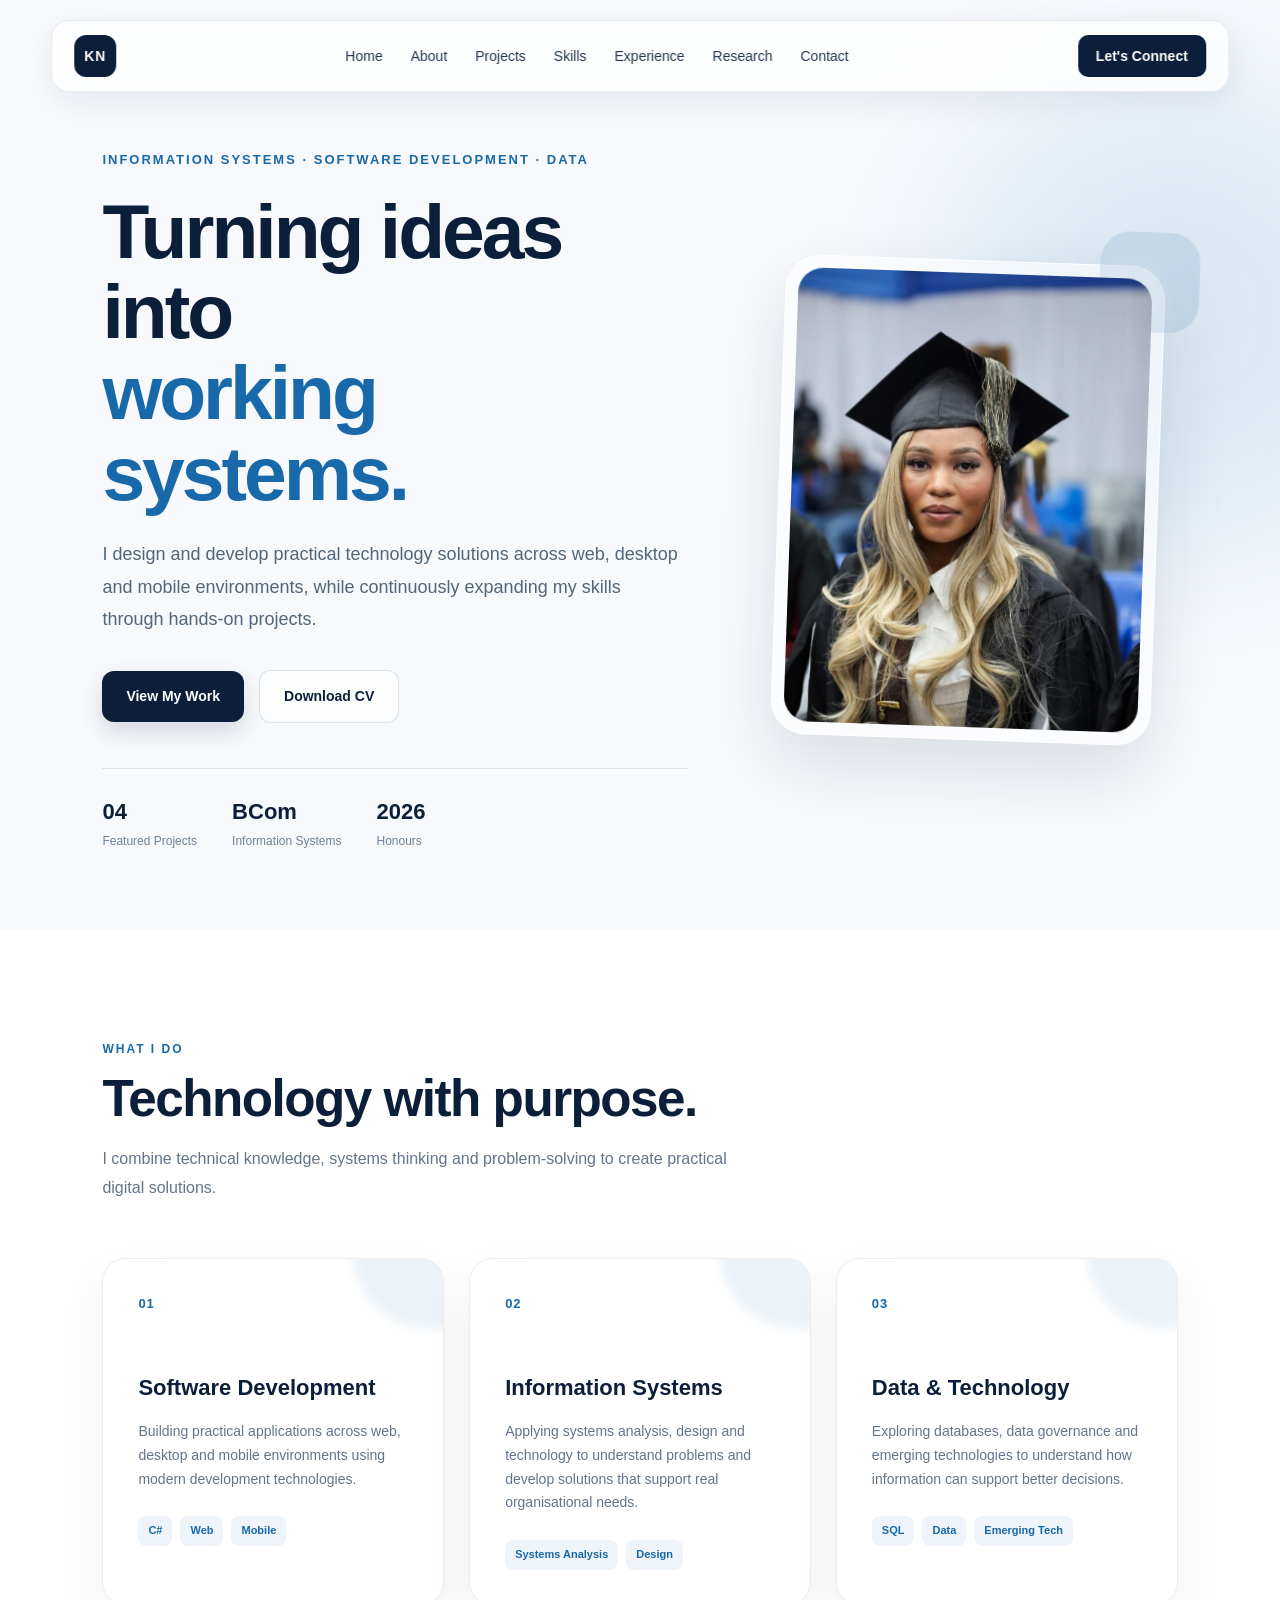
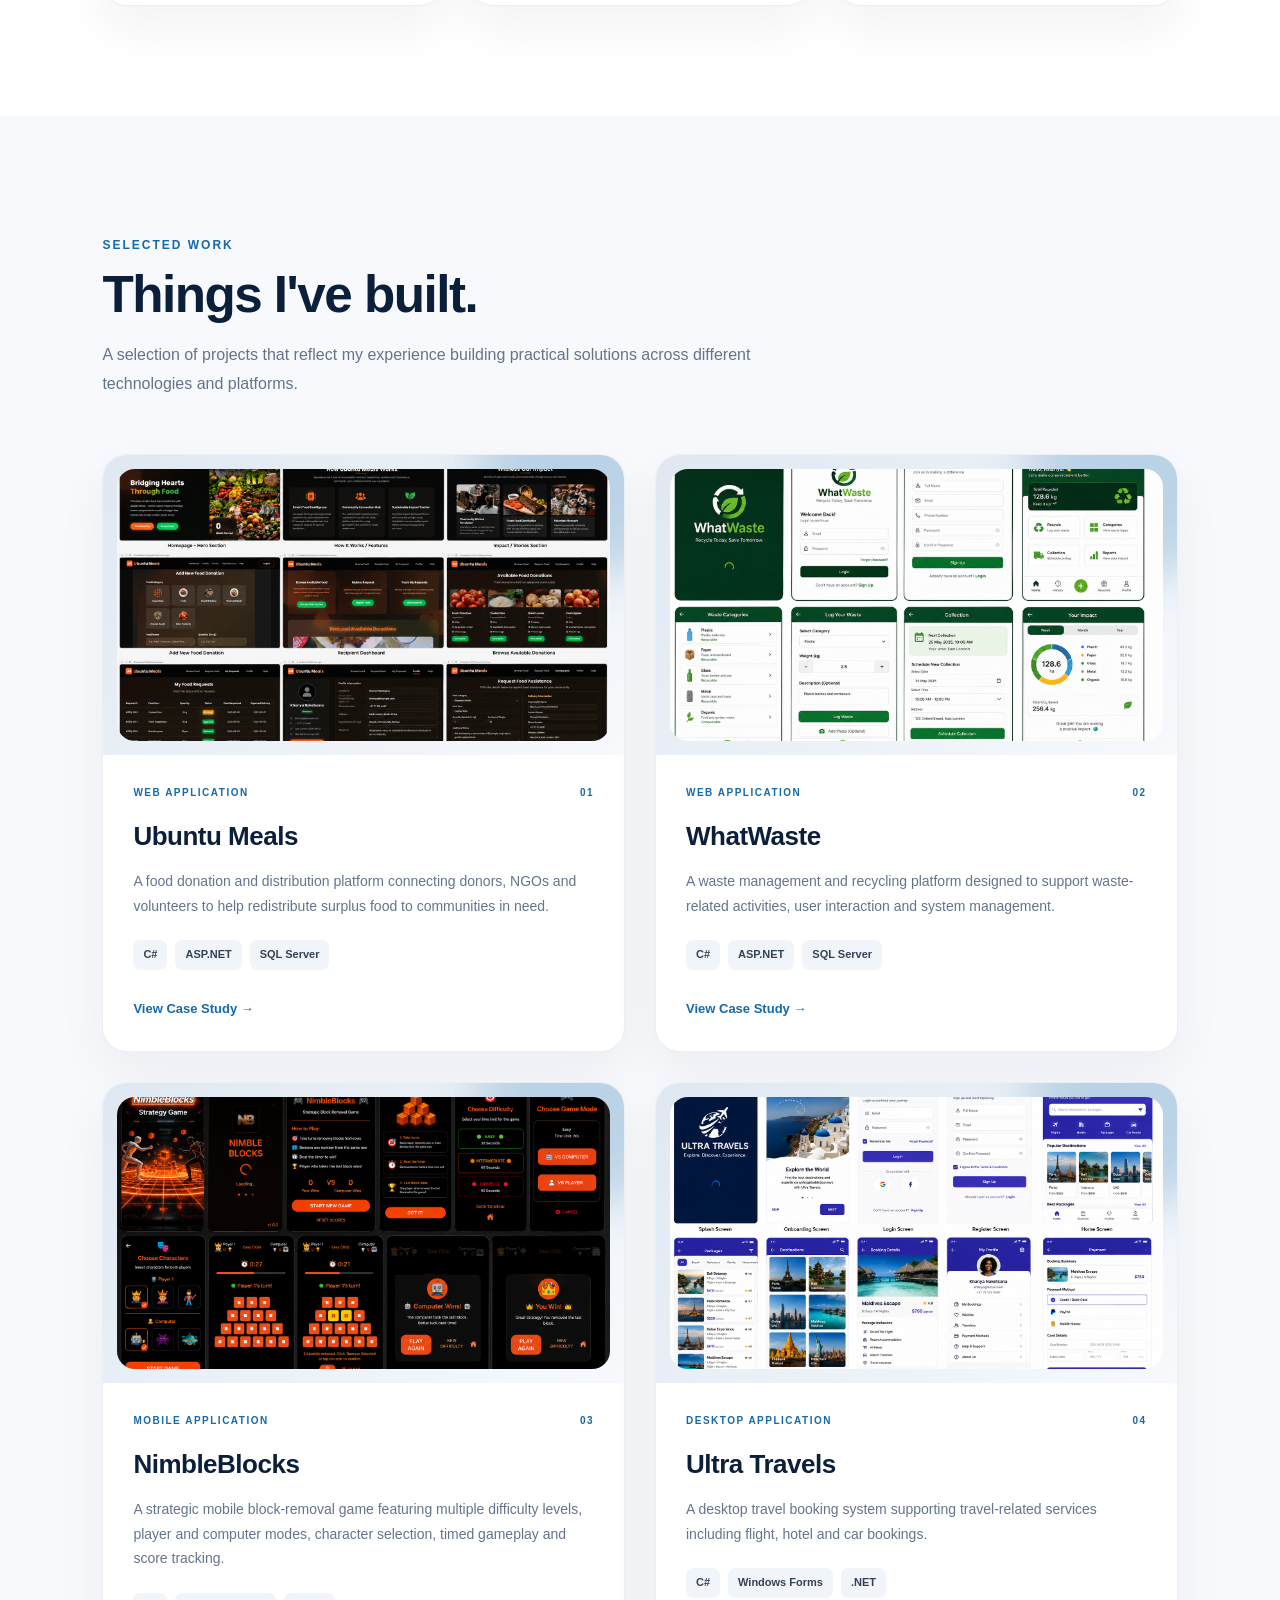
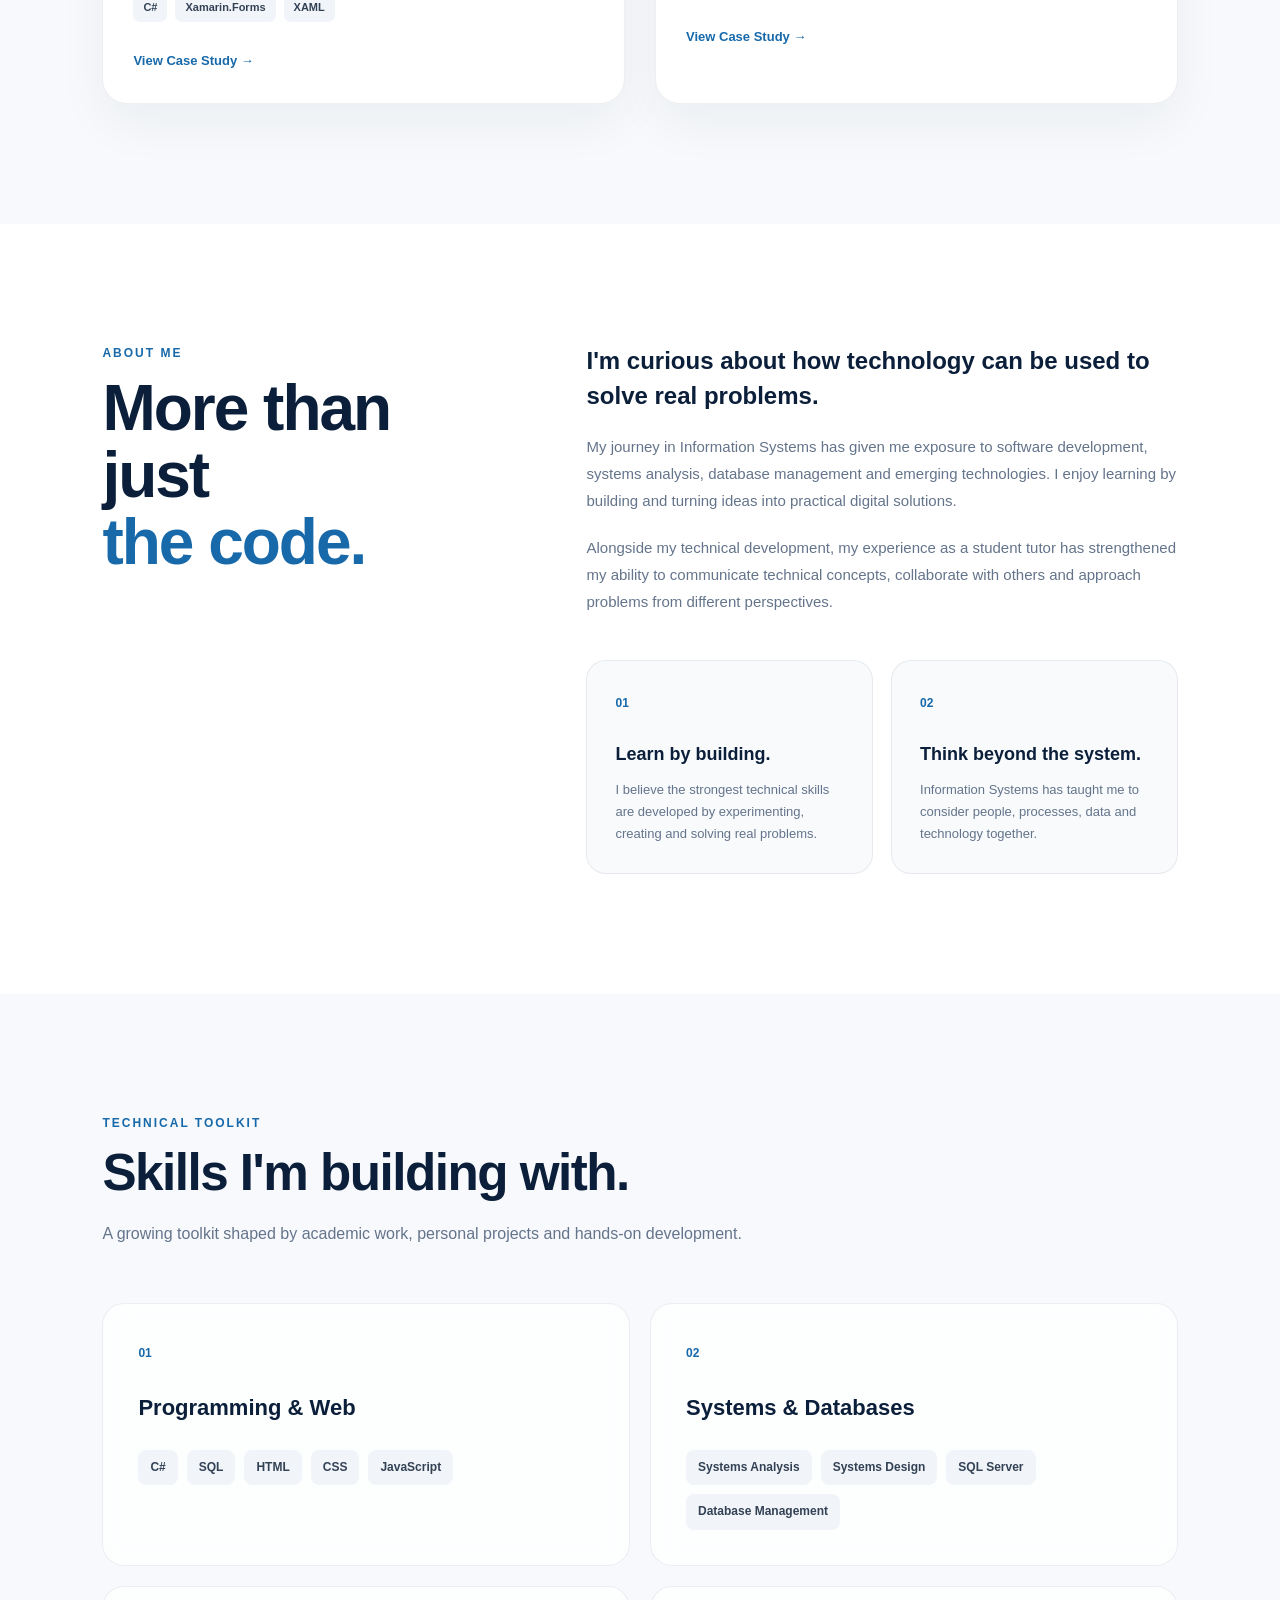
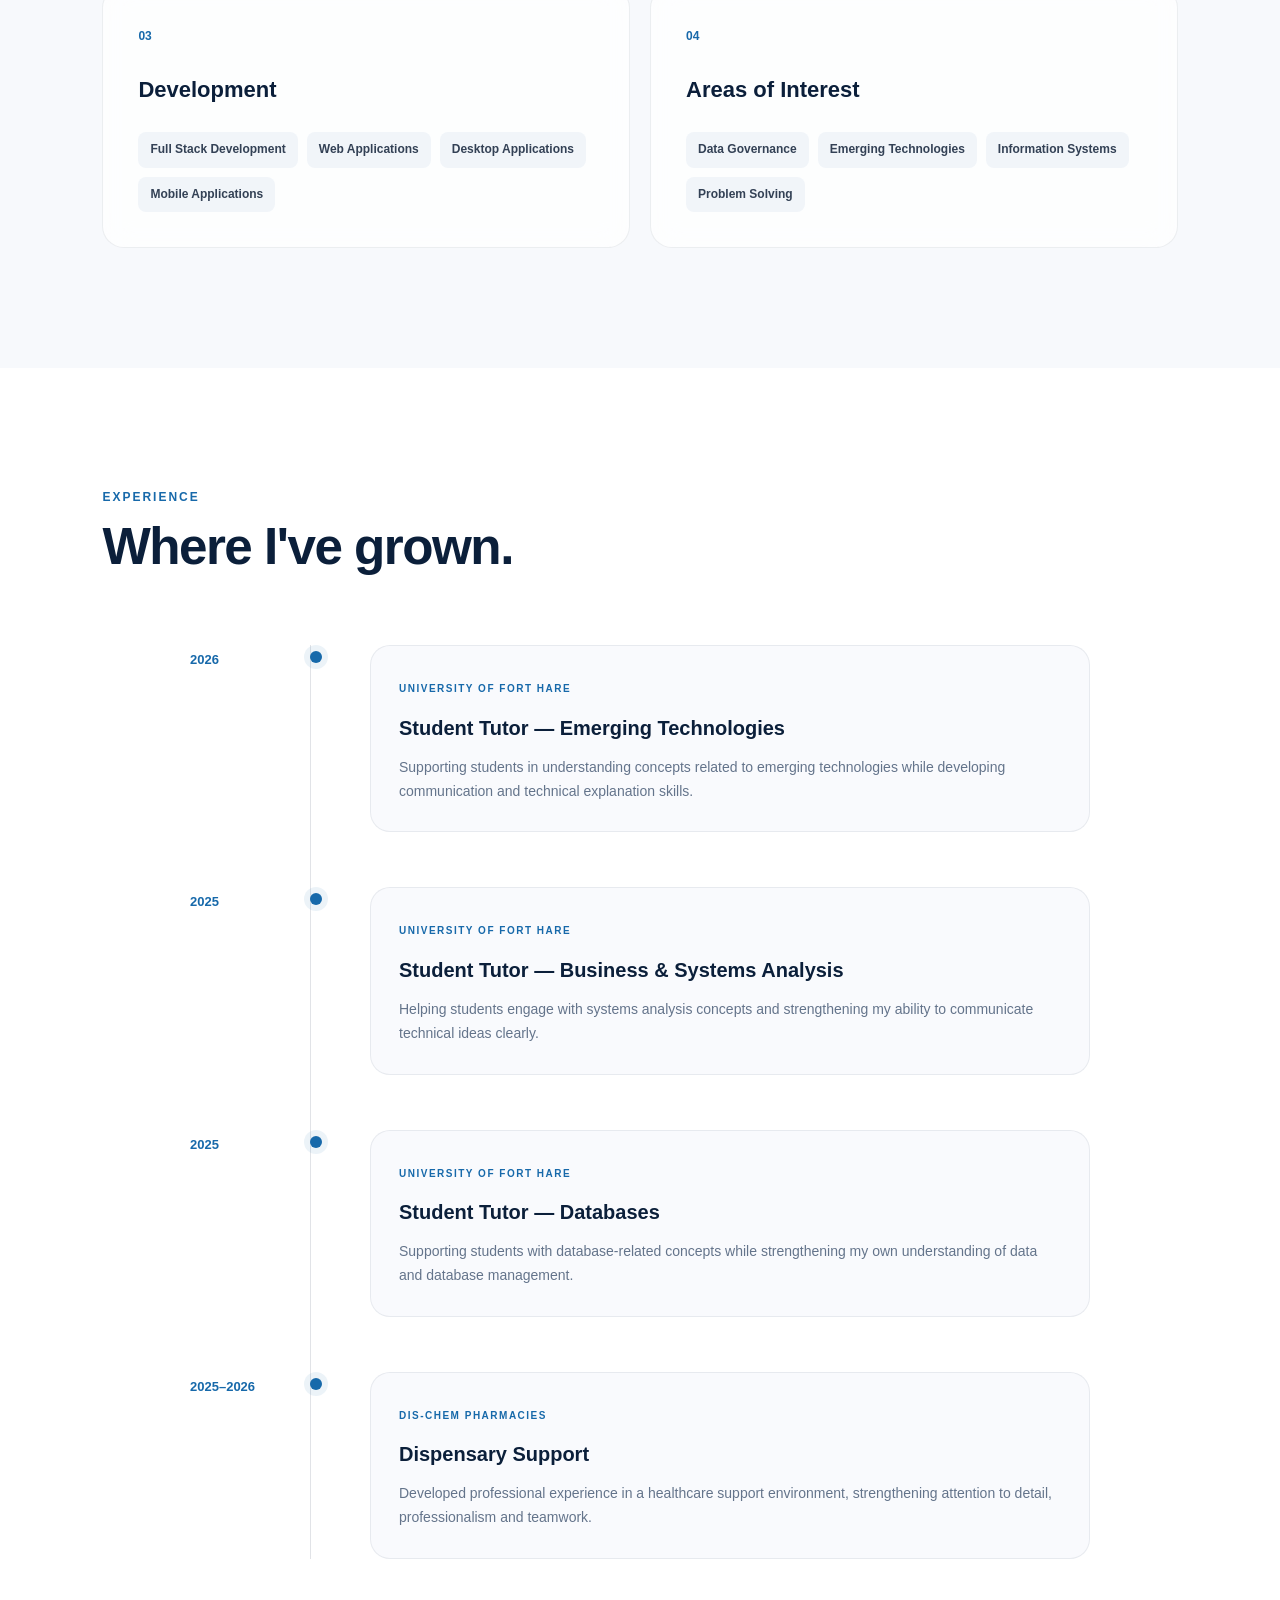
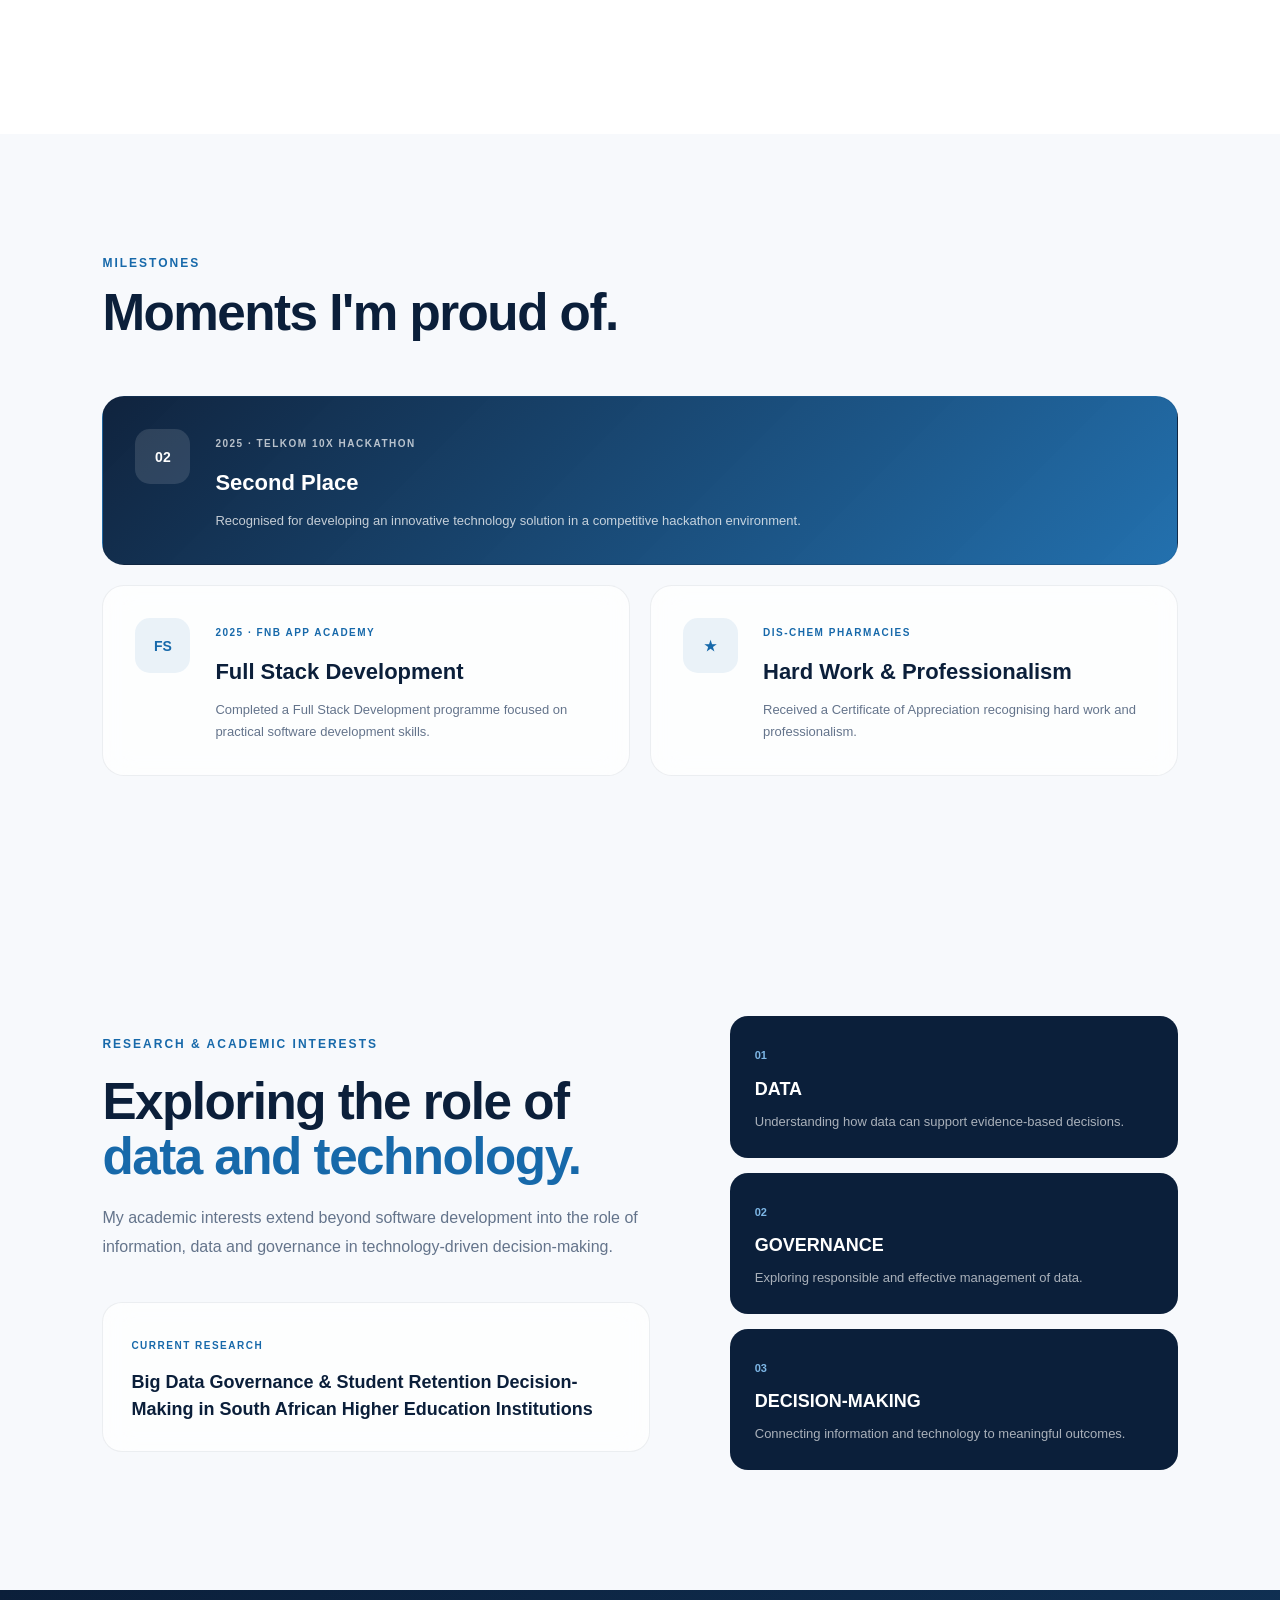
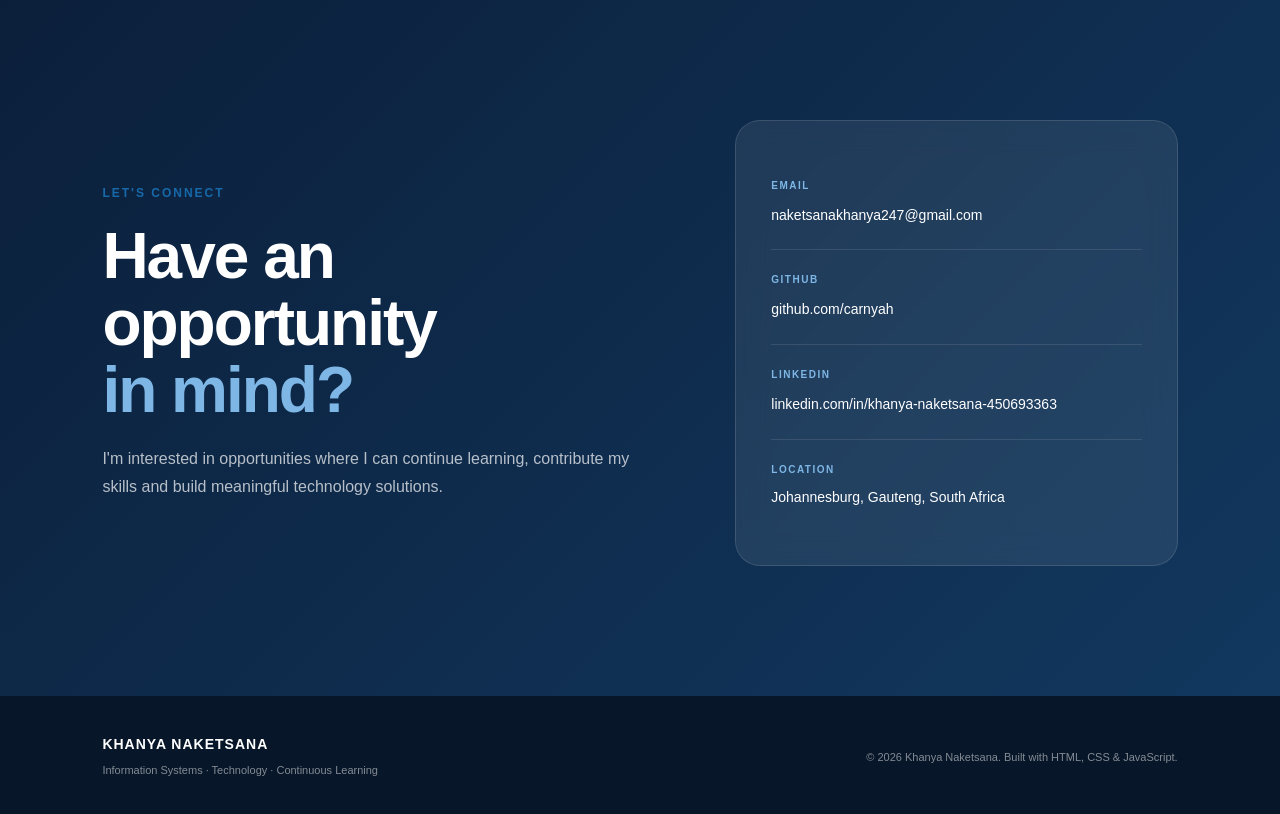
==== commit 5bdb9d8e: "Personalize portfolio" ====
--- a/index.html
+++ b/index.html
@@ -71,9 +71,13 @@
                 View My Work
             </a>
 
-            <a href="#" class="btn btn-secondary">
-                Download CV
-            </a>
+            <a
+    href="assets/Khanya-Naketsana-CV.pdf"
+    class="btn btn-secondary"
+    target="_blank"
+>
+    Download CV
+</a>
         </div>
         <div class="hero-stats">
 
@@ -99,10 +103,12 @@
     <div class="hero-image">
 
         <div class="photo-frame">
-            <div class="photo-placeholder">
-                Your Photo
-            </div>
-        </div>
+    <img
+        src="images/khanya-profile.jpeg"
+        alt="Khanya Naketsana"
+        class="profile-photo"
+    >
+</div>
 
     </div>
 
@@ -341,7 +347,7 @@
                     </div>
 
                     <h3>
-                        NimbleBlocks / BloxMaster
+                        NimbleBlocks
                     </h3>
 
                     <p>
@@ -960,6 +966,19 @@
                 </a>
 
             </div>
+            <div class="contact-item">
+
+    <span>LINKEDIN</span>
+
+    <a
+        href="https://www.linkedin.com/in/khanya-naketsana-450693363/"
+        target="_blank"
+        rel="noopener noreferrer"
+    >
+        linkedin.com/in/khanya-naketsana-450693363
+    </a>
+
+</div>
 
             <div class="contact-item">
 
--- a/css/style.css
+++ b/css/style.css
@@ -357,6 +357,18 @@
     font-weight: 600;
 
     letter-spacing: 1px;
+}
+.profile-photo {
+    width: 100%;
+    height: 100%;
+
+    display: block;
+
+    object-fit: cover;
+
+    object-position: center;
+
+    border-radius: 25px;
 }
 
 /* =========================================
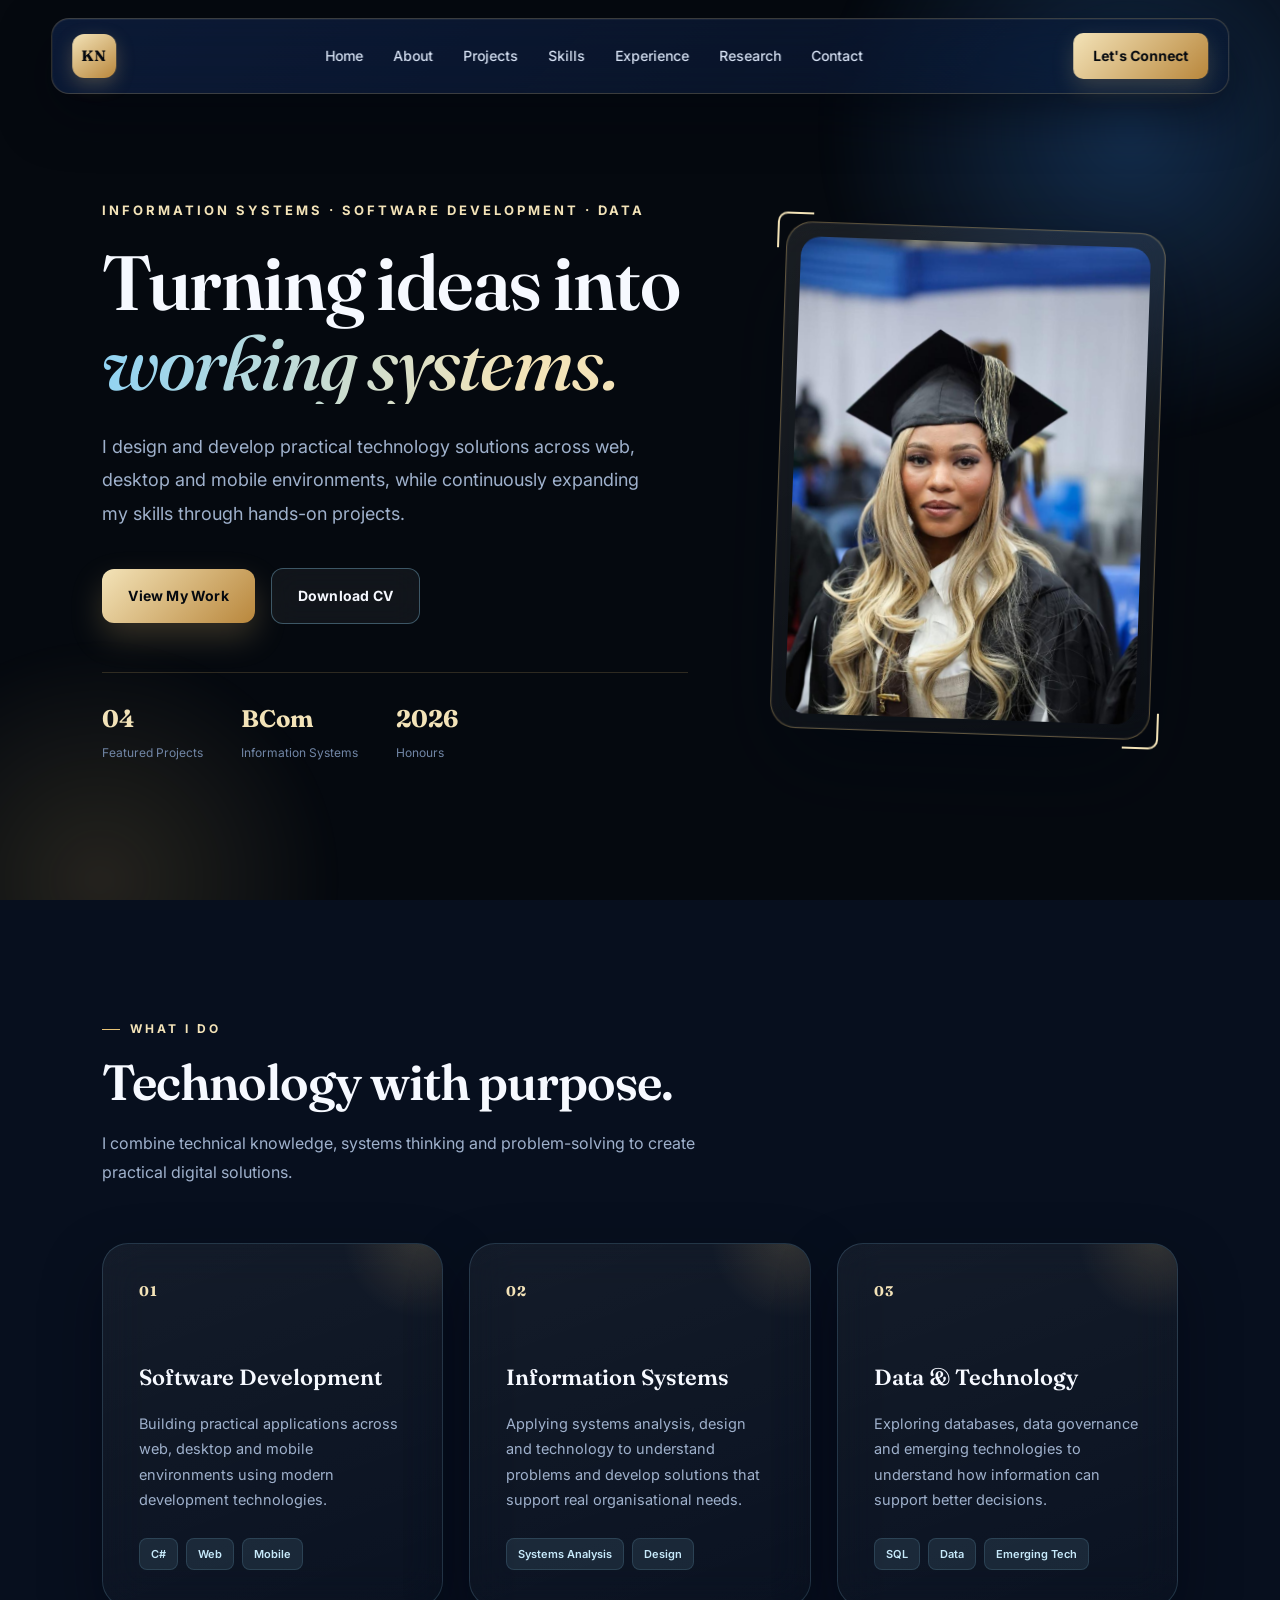
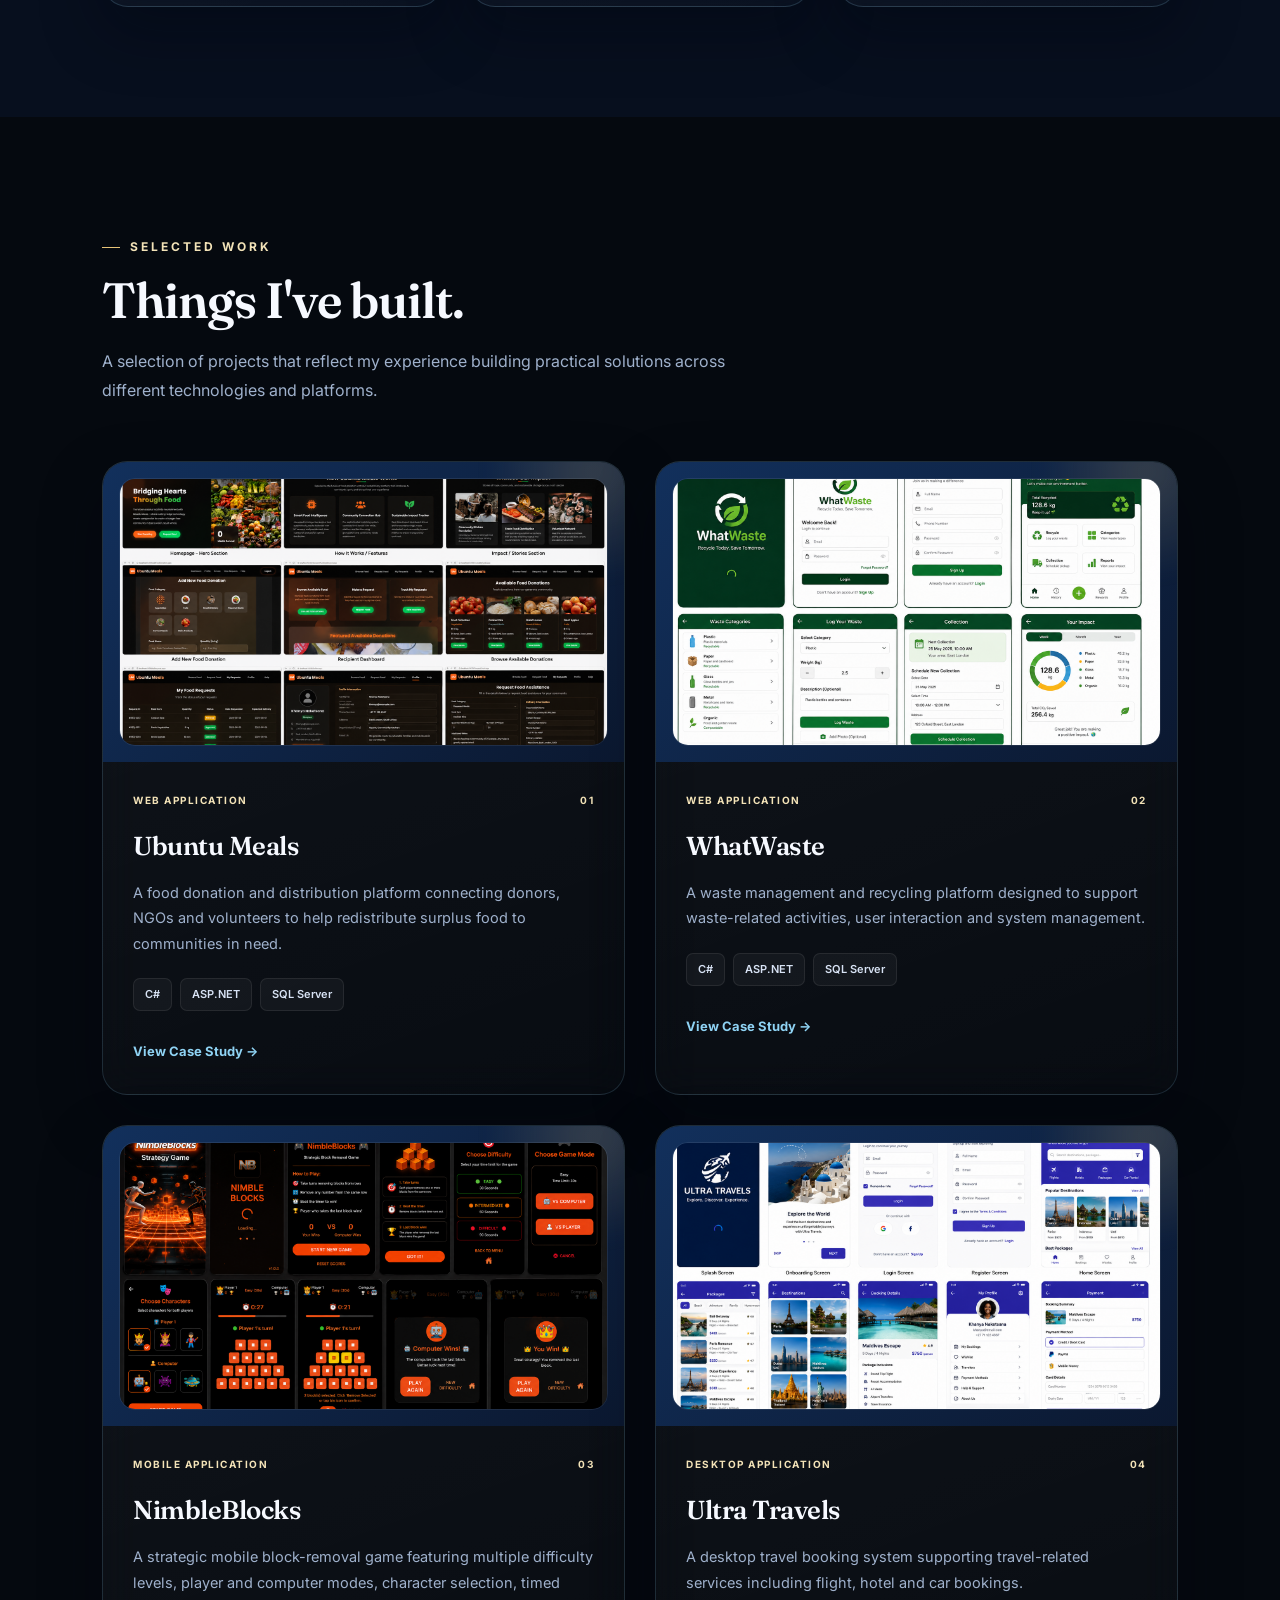
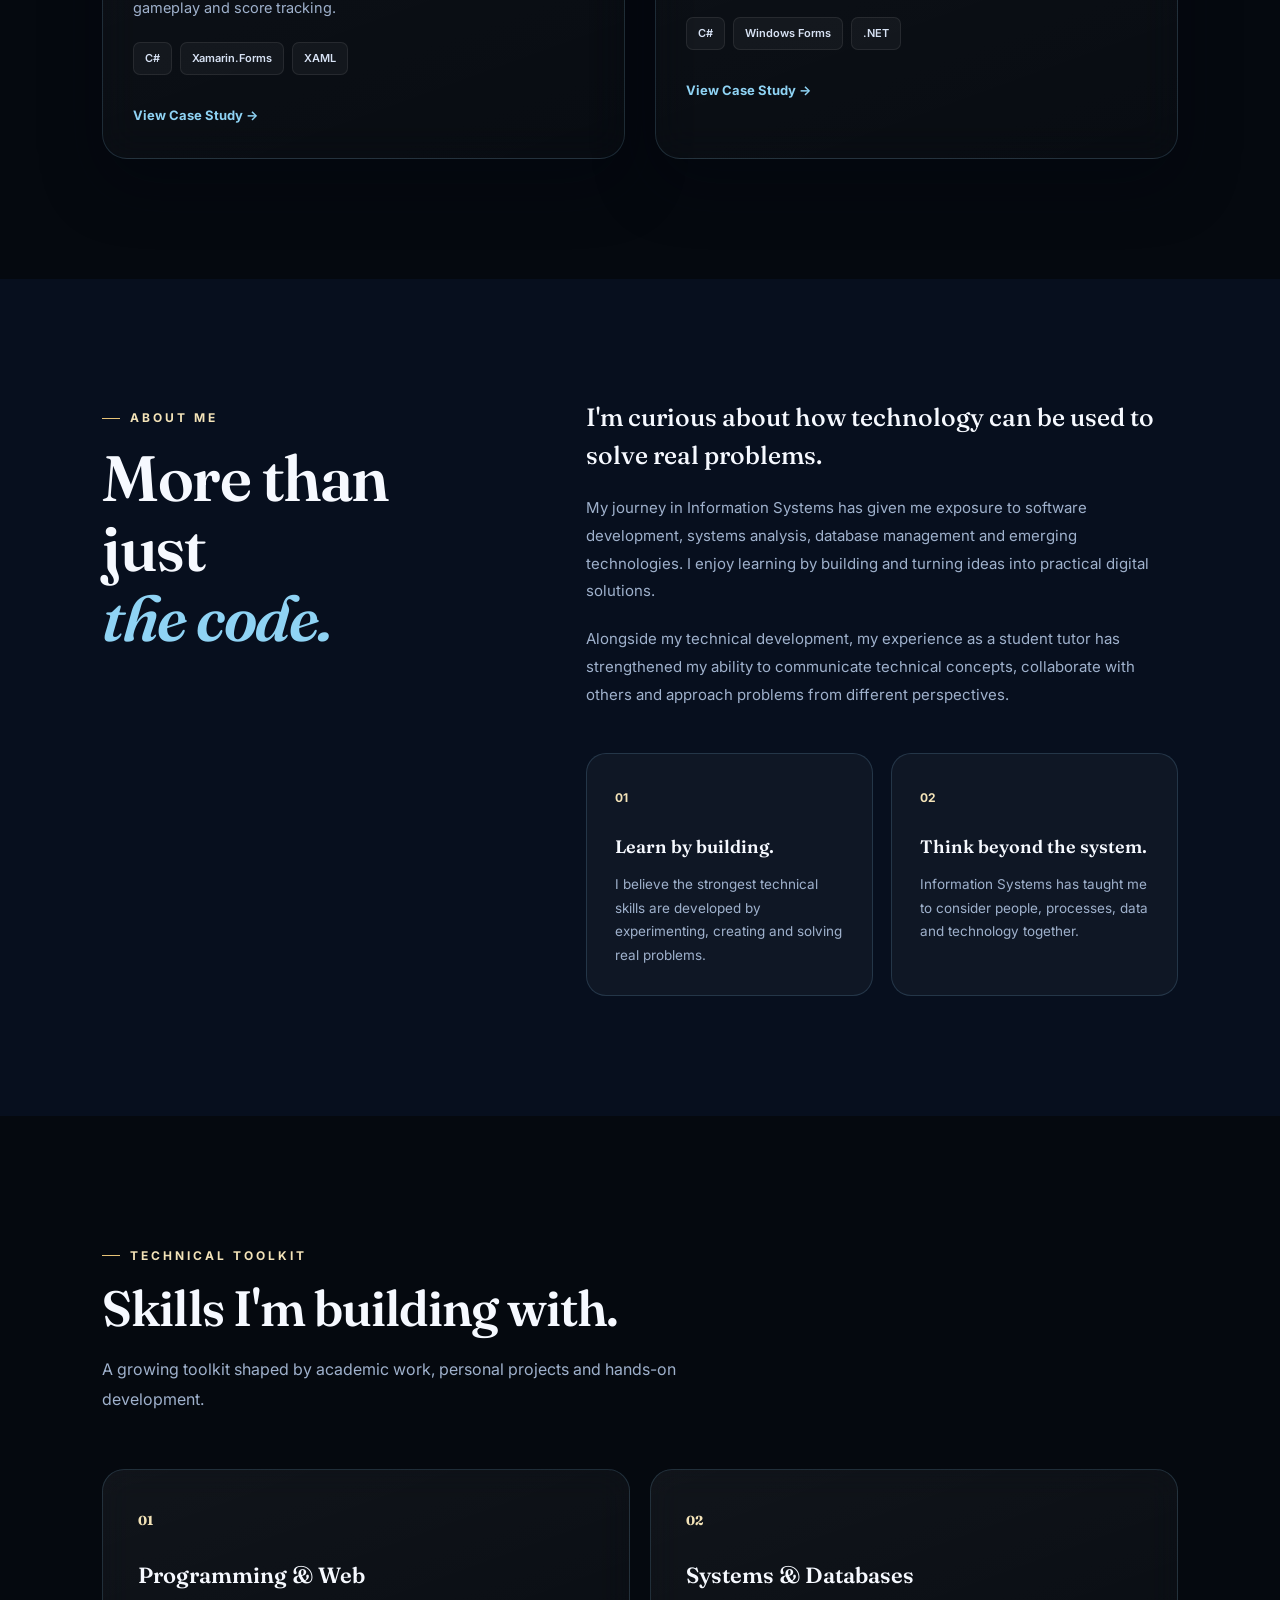
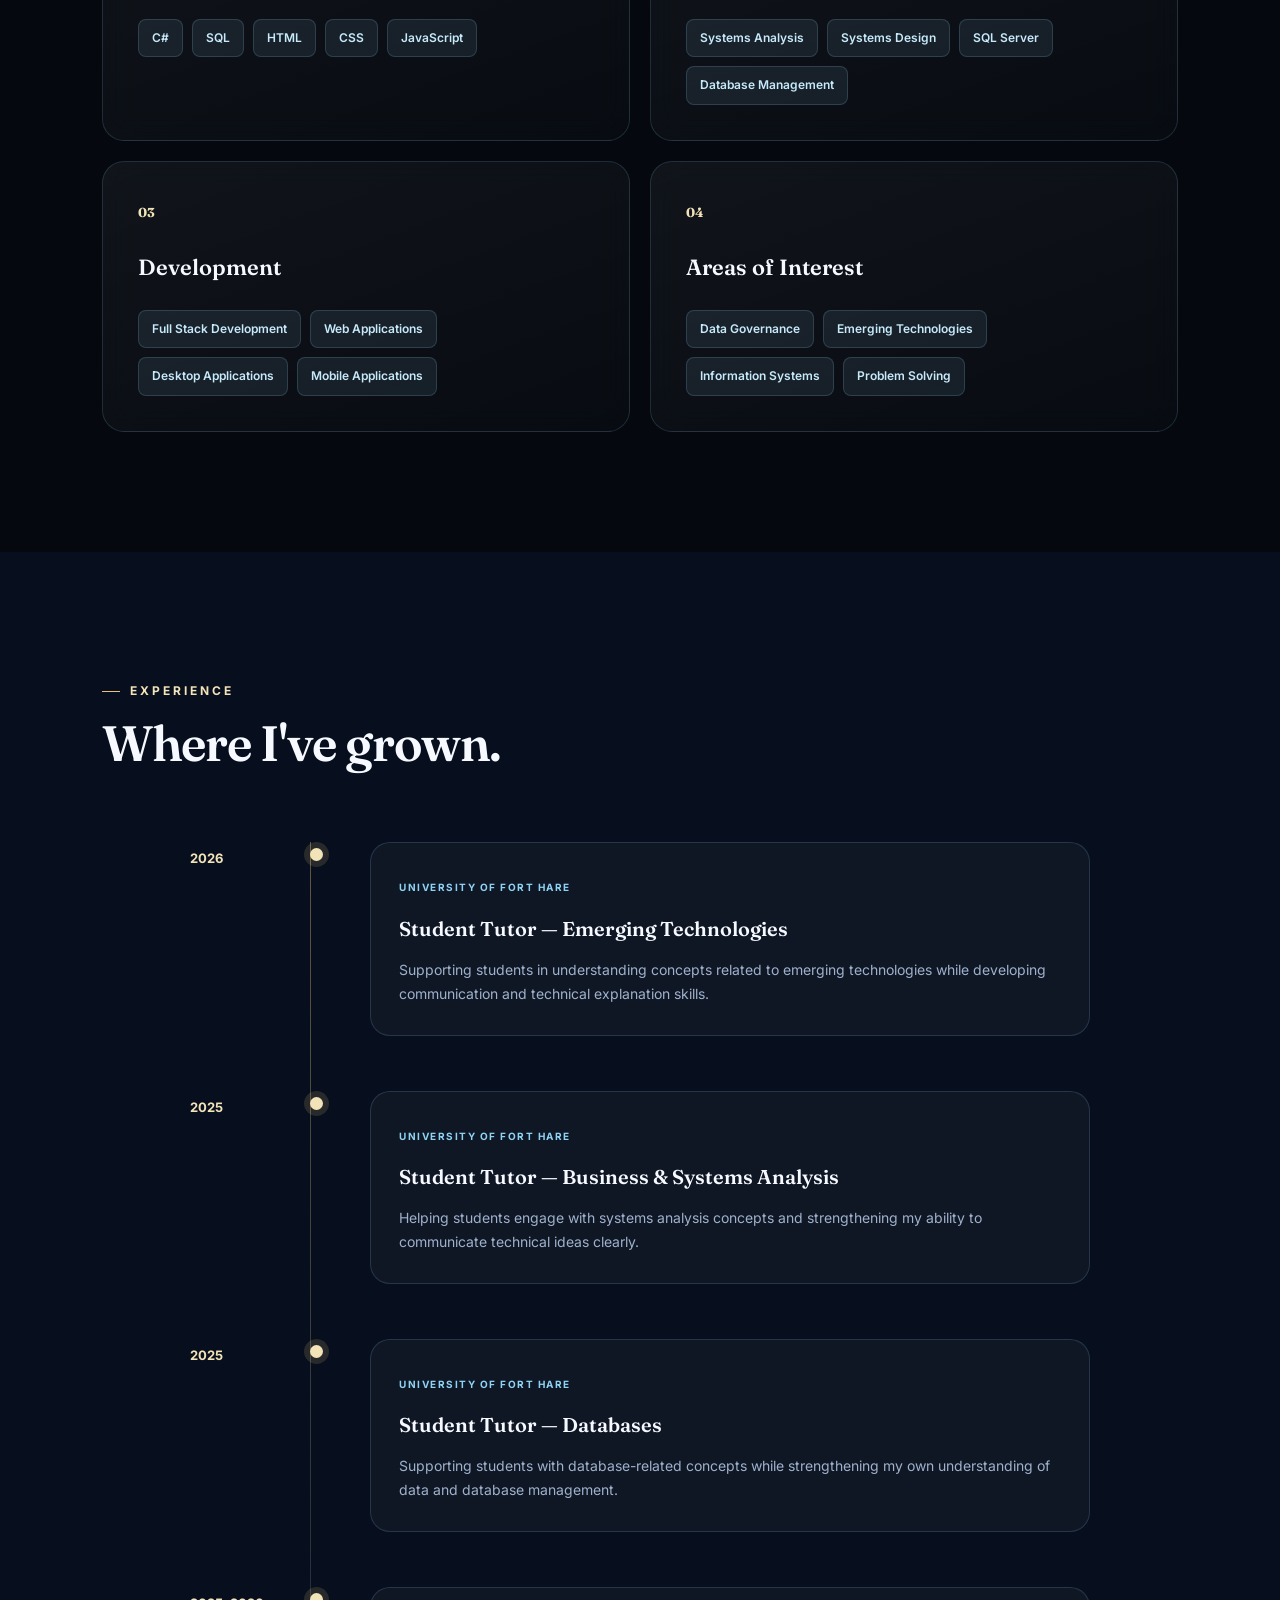
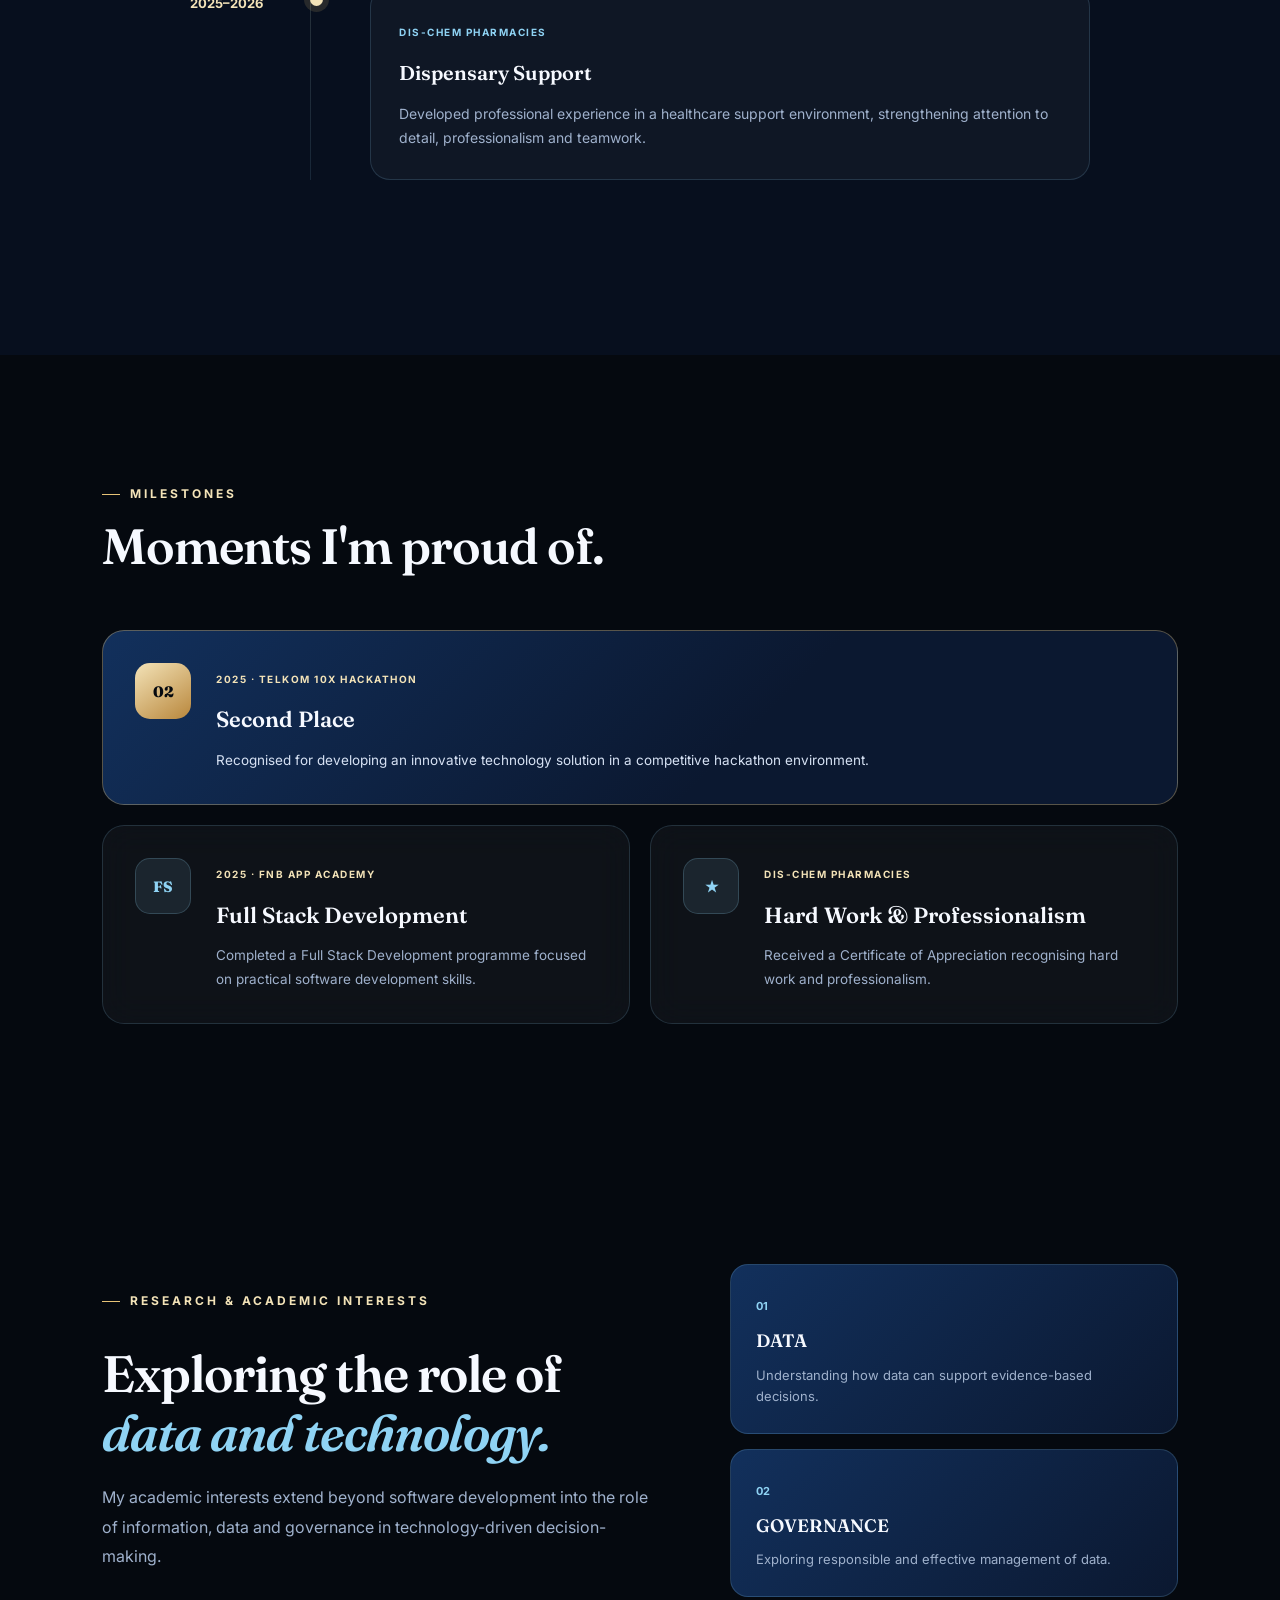
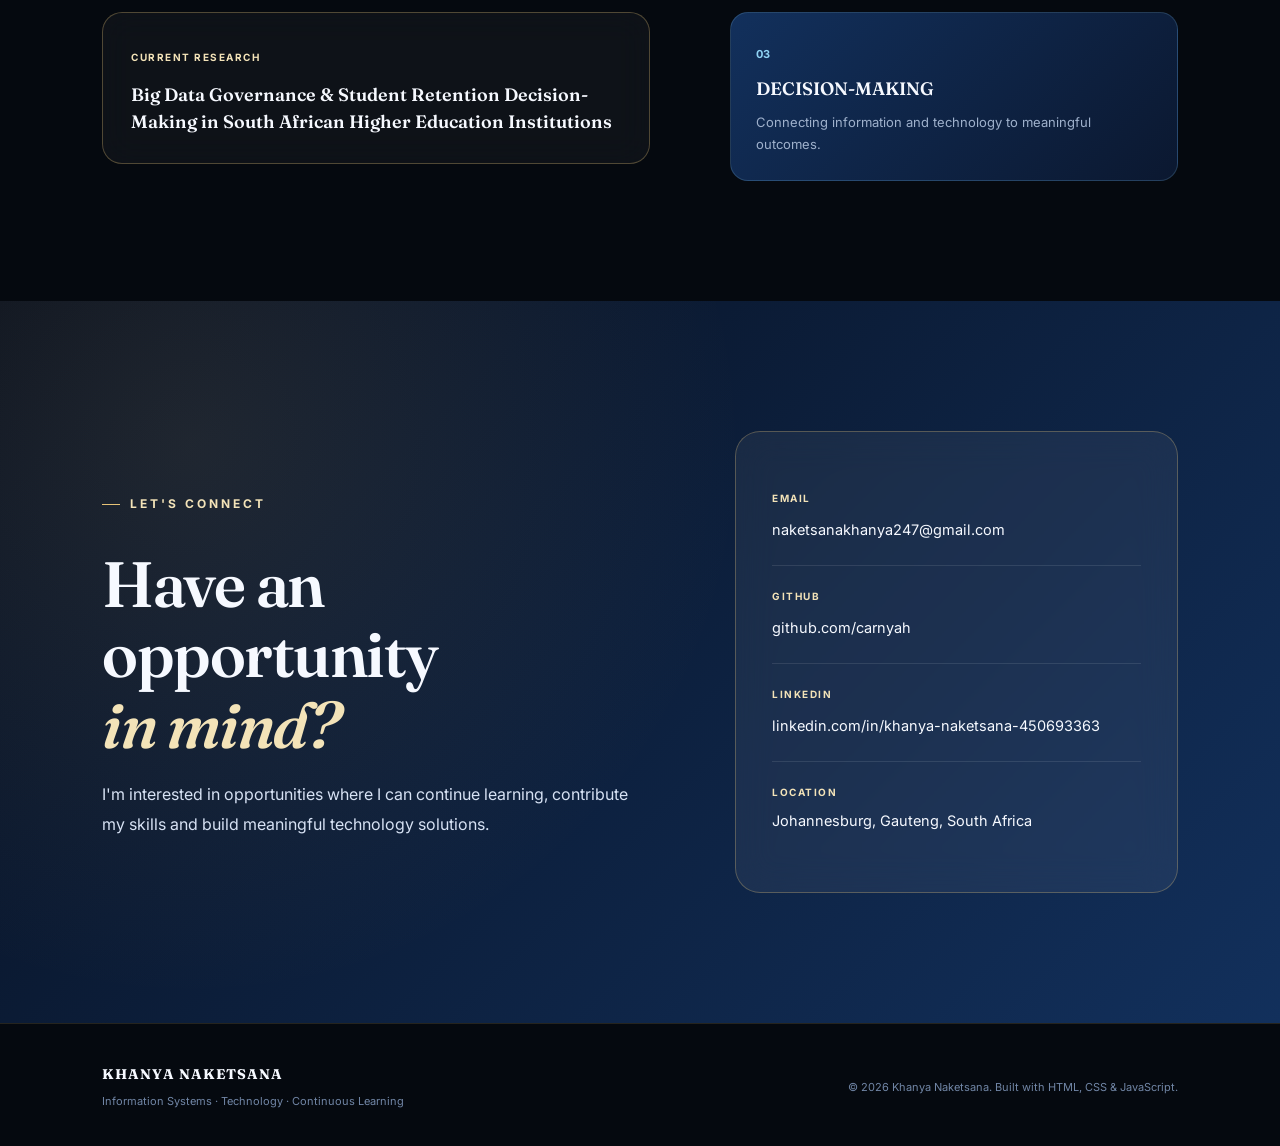
==== commit 85ff80e2: "Personalize portfolio" ====
--- a/index.html
+++ b/index.html
@@ -1,16 +1,21 @@
-<!DOCTYPE html>
 <!DOCTYPE html>
 <html lang="en">
 <head>
     <meta charset="UTF-8">
     <meta name="viewport" content="width=device-width, initial-scale=1.0">
+    <meta name="description" content="Khanya Naketsana — Information Systems & Technology portfolio. Software development, systems analysis and data projects across web, desktop and mobile.">
+    <meta name="theme-color" content="#070f1e">
 
     <title>Khanya Naketsana | Information Systems & Technology</title>
 
+    <link rel="preconnect" href="https://fonts.googleapis.com">
+    <link rel="preconnect" href="https://fonts.gstatic.com" crossorigin>
     <link rel="stylesheet" href="css/style.css">
 </head>
 
 <body>
+
+    <a href="#main" class="skip-link">Skip to content</a>
 
     <header class="navbar">
 
@@ -45,7 +50,7 @@
 
 </header>
 
-    <main>
+    <main id="main">
 
         <section id="hero">
 
@@ -107,6 +112,8 @@
         src="images/khanya-profile.jpeg"
         alt="Khanya Naketsana"
         class="profile-photo"
+        loading="eager"
+        decoding="async"
     >
 </div>
 
@@ -250,6 +257,7 @@
     <img
         src="images/ubuntu-meals.png"
         alt="Ubuntu Meals food donation platform"
+        loading="lazy"
     >
 </div>
 
@@ -293,6 +301,7 @@
     <img
         src="images/whatwaste.png"
         alt="WhatWaste recycling and waste management platform"
+        loading="lazy"
     >
 </div>
 
@@ -336,6 +345,7 @@
     <img
         src="images/bloxmaster.png"
         alt="NimbleBlocks strategic mobile game"
+        loading="lazy"
     >
 </div>
 
@@ -379,6 +389,7 @@
     <img
         src="images/ultra-travels.png"
         alt="Ultra Travels travel booking system"
+        loading="lazy"
     >
 </div>
 
--- a/css/style.css
+++ b/css/style.css
@@ -1,6 +1,52 @@
-/* =========================================
-   GLOBAL STYLES
-   ========================================= */
+/* =========================================================
+   KHANYA NAKETSANA — "THE GALLERY" THEME
+   A curated, museum-glass aesthetic: deep sapphire dark mode,
+   frosted display cases, gilded frame details.
+
+   TOKENS
+   Midnight canvas ..... #060C18 / #0A1730 / #0F2145
+   Sapphire glass ...... #12305C / #1B4B91 / #2E6FBE
+   Ice highlight ....... #8FD3F4 / #C7EAFB
+   Gilt (signature) .... #E7C377 / #C9A05C / #F3E3B8
+   Pearl text .......... #F4F8FF / #C7D3E6 (muted)
+   ========================================================= */
+
+@import url('https://fonts.googleapis.com/css2?family=Fraunces:ital,opsz,wght@0,9..144,300..900;1,9..144,300..900&family=Inter:wght@400;500;600;700;800&display=swap');
+
+:root {
+    /* Canvas */
+    --navy-950: #05090f;
+    --navy-900: #070f1e;
+    --navy-800: #0b1830;
+    --navy-700: #0f2145;
+
+    /* Sapphire / glass */
+    --sapphire-700: #12305c;
+    --sapphire-600: #1b4b91;
+    --royal-500: #2e6fbe;
+    --ice-300: #8fd3f4;
+    --ice-200: #c7eafb;
+
+    /* Gilt accent — used sparingly, the "bling" */
+    --gilt-300: #f3e3b8;
+    --gilt-400: #e7c377;
+    --gilt-600: #b9873c;
+
+    /* Text */
+    --pearl-50: #f6f9ff;
+    --pearl-200: #d7e2f4;
+    --pearl-400: #9fb1cc;
+    --pearl-600: #7186a6;
+
+    --radius-lg: 26px;
+    --radius-md: 18px;
+    --radius-sm: 12px;
+
+    --font-display: "Fraunces", "Times New Roman", serif;
+    --font-body: "Inter", -apple-system, BlinkMacSystemFont, "Segoe UI", sans-serif;
+
+    --ease: cubic-bezier(0.16, 1, 0.3, 1);
+}
 
 * {
     margin: 0;
@@ -12,11 +58,26 @@
     scroll-behavior: smooth;
 }
 
+@media (prefers-reduced-motion: reduce) {
+    html {
+        scroll-behavior: auto;
+    }
+    *, *::before, *::after {
+        animation-duration: 0.001ms !important;
+        animation-iteration-count: 1 !important;
+        transition-duration: 0.001ms !important;
+        scroll-behavior: auto !important;
+    }
+}
+
 body {
-    font-family: Arial, sans-serif;
-    background: #f7f9fc;
-    color: #0b1f3a;
-    line-height: 1.6;
+    font-family: var(--font-body);
+    background: var(--navy-950);
+    color: var(--pearl-200);
+    line-height: 1.7;
+    font-size: 16.5px;
+    -webkit-font-smoothing: antialiased;
+    overflow-x: hidden;
 }
 
 a {
@@ -29,90 +90,168 @@
     cursor: pointer;
 }
 
+img {
+    max-width: 100%;
+}
+
+/* Strong, visible focus states — critical for low-vision / keyboard users */
+a:focus-visible,
+button:focus-visible {
+    outline: 2px solid var(--gilt-400);
+    outline-offset: 4px;
+    border-radius: 6px;
+}
+
+.skip-link {
+    position: absolute;
+    left: -9999px;
+    top: 0;
+    background: var(--gilt-400);
+    color: var(--navy-950);
+    padding: 12px 18px;
+    font-weight: 700;
+    border-radius: 0 0 10px 0;
+    z-index: 3000;
+}
+
+.skip-link:focus {
+    left: 0;
+}
+
+/* Ambient gold veins that run behind the whole page for continuity */
+body::before {
+    content: "";
+    position: fixed;
+    inset: 0;
+    z-index: -2;
+    background: var(--navy-950);
+}
+
 /* =========================================
    NAVIGATION
    ========================================= */
 
 .navbar {
     position: fixed;
-    top: 20px;
+    top: 18px;
     left: 50%;
     transform: translateX(-50%);
     width: min(92%, 1200px);
     z-index: 1000;
 
-    background: rgba(255, 255, 255, 0.75);
-    backdrop-filter: blur(18px);
-    -webkit-backdrop-filter: blur(18px);
-
-    border: 1px solid rgba(11, 31, 58, 0.08);
+    background: linear-gradient(135deg, rgba(15, 33, 69, 0.72), rgba(11, 24, 48, 0.6));
+    backdrop-filter: blur(22px) saturate(140%);
+    -webkit-backdrop-filter: blur(22px) saturate(140%);
+
+    border: 1px solid rgba(231, 195, 119, 0.22);
     border-radius: 18px;
 
-    box-shadow: 0 10px 35px rgba(11, 31, 58, 0.08);
+    box-shadow:
+        0 20px 50px rgba(2, 6, 15, 0.55),
+        inset 0 1px 0 rgba(255, 255, 255, 0.06);
 }
 
 .nav-container {
     display: flex;
     align-items: center;
     justify-content: space-between;
-
-    padding: 14px 22px;
+    padding: 14px 20px;
 }
 
 .logo {
+    width: 44px;
+    height: 44px;
+    display: flex;
+    align-items: center;
+    justify-content: center;
+
+    background: linear-gradient(145deg, var(--gilt-300), var(--gilt-600));
+    color: var(--navy-950);
+    border-radius: 12px;
+
+    font-family: var(--font-display);
+    font-size: 15px;
+    font-weight: 700;
+    letter-spacing: 1px;
+
+    box-shadow: 0 6px 18px rgba(231, 195, 119, 0.25);
+}
+
+.nav-links {
+    display: flex;
+    align-items: center;
+    gap: 26px;
+}
+
+.nav-links a {
+    color: var(--pearl-200);
+    font-size: 14px;
+    font-weight: 500;
+    padding: 6px 2px;
+    position: relative;
+    transition: color 0.3s ease;
+}
+
+.nav-links a::after {
+    content: "";
+    position: absolute;
+    left: 0;
+    bottom: -2px;
+    width: 0;
+    height: 1.5px;
+    background: var(--gilt-400);
+    transition: width 0.35s var(--ease);
+}
+
+.nav-links a:hover {
+    color: var(--pearl-50);
+}
+
+.nav-links a:hover::after {
+    width: 100%;
+}
+
+.nav-button {
+    padding: 11px 20px;
+
+    background: linear-gradient(135deg, var(--gilt-300), var(--gilt-600));
+    color: var(--navy-950);
+
+    border-radius: 10px;
+
+    font-size: 14px;
+    font-weight: 700;
+
+    box-shadow: 0 8px 22px rgba(231, 195, 119, 0.2);
+
+    transition: transform 0.3s var(--ease), box-shadow 0.3s ease;
+}
+
+.nav-button:hover {
+    transform: translateY(-2px);
+    box-shadow: 0 12px 28px rgba(231, 195, 119, 0.35);
+}
+
+/* Mobile menu button */
+
+.menu-toggle {
+    display: none;
     width: 42px;
     height: 42px;
-
-    display: flex;
     align-items: center;
     justify-content: center;
-
-    background: #0b1f3a;
-    color: #ffffff;
-
-    border-radius: 12px;
-
-    font-size: 14px;
-    font-weight: 700;
-    letter-spacing: 1px;
-}
-
-.nav-links {
-    display: flex;
-    align-items: center;
-    gap: 28px;
-}
-
-.nav-links a {
-    color: #24364d;
-    font-size: 14px;
-    font-weight: 500;
-
-    transition: color 0.3s ease;
-}
-
-.nav-links a:hover {
-    color: #1769aa;
-}
-
-.nav-button {
-    padding: 10px 18px;
-
-    background: #0b1f3a;
-    color: #ffffff;
-
+    flex-direction: column;
+    gap: 5px;
+    border: 1px solid rgba(231, 195, 119, 0.3);
+    background: rgba(255, 255, 255, 0.04);
     border-radius: 10px;
-
-    font-size: 14px;
-    font-weight: 600;
-
-    transition: transform 0.3s ease,
-                background 0.3s ease;
-}
-
-.nav-button:hover {
-    background: #1769aa;
-    transform: translateY(-2px);
+}
+
+.menu-toggle span {
+    width: 18px;
+    height: 2px;
+    background: var(--gilt-300);
+    border-radius: 10px;
 }
 
 /* =========================================
@@ -121,305 +260,247 @@
 
 #hero {
     min-height: 100vh;
-
     display: flex;
     align-items: center;
     justify-content: space-between;
-
     gap: 70px;
-
-    padding: 150px 8% 80px;
-
+    padding: 150px 8% 90px;
     position: relative;
     overflow: hidden;
 }
 
-/* Soft background glow */
-
+/* Layered aurora glow — sapphire + gilt, the "breathtaking" backdrop */
 #hero::before {
     content: "";
-
     position: absolute;
-
-    width: 450px;
-    height: 450px;
-
-    top: 10%;
-    right: -120px;
-
-    background: rgba(23, 105, 170, 0.12);
-
-    border-radius: 50%;
-
-    filter: blur(80px);
-
+    width: 620px;
+    height: 620px;
+    top: -180px;
+    right: -160px;
+    background: radial-gradient(circle, rgba(46, 111, 190, 0.35), transparent 70%);
+    filter: blur(10px);
     z-index: -1;
 }
 
-/* Hero content */
+#hero::after {
+    content: "";
+    position: absolute;
+    width: 480px;
+    height: 480px;
+    bottom: -220px;
+    left: -140px;
+    background: radial-gradient(circle, rgba(231, 195, 119, 0.14), transparent 70%);
+    filter: blur(10px);
+    z-index: -1;
+}
 
 .hero-content {
     flex: 1;
     max-width: 650px;
-
     position: relative;
     z-index: 2;
 }
 
 .hero-label {
-    margin-bottom: 20px;
-
-    color: #1769aa;
-
+    margin-bottom: 22px;
+    color: var(--gilt-300);
     font-size: 13px;
     font-weight: 700;
-
-    letter-spacing: 2px;
+    letter-spacing: 3px;
 }
 
 .hero-content h1 {
-    margin-bottom: 25px;
-
-    color: #0b1f3a;
-
-    font-size: clamp(3.2rem, 6vw, 5.8rem);
-
+    margin-bottom: 26px;
+    color: var(--pearl-50);
+    font-family: var(--font-display);
+    font-size: clamp(3rem, 6vw, 5.4rem);
     line-height: 1.05;
-
-    font-weight: 800;
-
-    letter-spacing: -3px;
+    font-weight: 600;
+    letter-spacing: -1.5px;
 }
 
 .hero-content h1 span {
     display: block;
-
-    color: #1769aa;
+    font-style: italic;
+    font-weight: 500;
+    background: linear-gradient(100deg, var(--ice-300), var(--gilt-300) 70%);
+    -webkit-background-clip: text;
+    background-clip: text;
+    color: transparent;
 }
 
 .hero-description {
-    max-width: 580px;
-
-    margin-bottom: 35px;
-
-    color: #53657a;
-
+    max-width: 560px;
+    margin-bottom: 38px;
+    color: var(--pearl-400);
     font-size: 18px;
-
-    line-height: 1.8;
-}
-
-/* Hero buttons */
+    line-height: 1.85;
+}
 
 .hero-buttons {
     display: flex;
-
     align-items: center;
-
-    gap: 15px;
+    gap: 16px;
+    flex-wrap: wrap;
 }
 
 .btn {
     display: inline-flex;
-
     align-items: center;
     justify-content: center;
-
-    padding: 14px 24px;
-
+    padding: 15px 26px;
     border-radius: 12px;
-
     font-size: 14px;
     font-weight: 700;
-
-    transition:
-        transform 0.3s ease,
-        box-shadow 0.3s ease,
-        background 0.3s ease;
+    letter-spacing: 0.2px;
+    transition: transform 0.3s var(--ease), box-shadow 0.3s ease, background 0.3s ease;
 }
 
 .btn-primary {
-    background: #0b1f3a;
-
-    color: #ffffff;
-
-    box-shadow: 0 10px 25px rgba(11, 31, 58, 0.15);
+    background: linear-gradient(135deg, var(--gilt-300), var(--gilt-600));
+    color: var(--navy-950);
+    box-shadow: 0 14px 32px rgba(231, 195, 119, 0.22);
 }
 
 .btn-primary:hover {
-    background: #1769aa;
-
     transform: translateY(-3px);
-
-    box-shadow: 0 15px 30px rgba(23, 105, 170, 0.2);
+    box-shadow: 0 20px 40px rgba(231, 195, 119, 0.32);
 }
 
 .btn-secondary {
-    background: rgba(255, 255, 255, 0.65);
-
-    color: #0b1f3a;
-
-    border: 1px solid rgba(11, 31, 58, 0.12);
-
-    backdrop-filter: blur(12px);
-    -webkit-backdrop-filter: blur(12px);
+    background: rgba(255, 255, 255, 0.05);
+    color: var(--pearl-50);
+    border: 1px solid rgba(143, 211, 244, 0.35);
+    backdrop-filter: blur(14px);
+    -webkit-backdrop-filter: blur(14px);
 }
 
 .btn-secondary:hover {
     transform: translateY(-3px);
-
-    background: #ffffff;
-
-    box-shadow: 0 10px 25px rgba(11, 31, 58, 0.08);
+    background: rgba(143, 211, 244, 0.1);
+    border-color: rgba(143, 211, 244, 0.6);
+}
+
+/* Hero stats */
+
+.hero-stats {
+    display: flex;
+    gap: 38px;
+    margin-top: 48px;
+    padding-top: 26px;
+    border-top: 1px solid rgba(231, 195, 119, 0.18);
+}
+
+.stat {
+    display: flex;
+    flex-direction: column;
+    gap: 5px;
+}
+
+.stat strong {
+    font-family: var(--font-display);
+    color: var(--gilt-300);
+    font-size: 24px;
+    font-weight: 700;
+}
+
+.stat span {
+    color: var(--pearl-600);
+    font-size: 12px;
+    line-height: 1.4;
 }
 
 /* =========================================
-   HERO IMAGE
+   HERO PHOTO — GILDED FRAME
    ========================================= */
 
 .hero-image {
     flex: 0 0 420px;
-
-    display: flex;
-
+    display: flex;
     justify-content: center;
     align-items: center;
-
     position: relative;
 }
 
 .photo-frame {
     width: 380px;
-    height: 480px;
-
-    padding: 12px;
-
-    background: rgba(255, 255, 255, 0.55);
-
-    border: 1px solid rgba(255, 255, 255, 0.8);
-
-    border-radius: 35px;
-
-    backdrop-filter: blur(20px);
-    -webkit-backdrop-filter: blur(20px);
+    aspect-ratio: 3 / 4;
+    max-height: 70vh;
+    padding: 14px;
+
+    background: linear-gradient(160deg, rgba(255, 255, 255, 0.08), rgba(255, 255, 255, 0.02));
+    border: 1px solid rgba(231, 195, 119, 0.35);
+    border-radius: var(--radius-lg);
+
+    backdrop-filter: blur(22px);
+    -webkit-backdrop-filter: blur(22px);
 
     box-shadow:
-        0 30px 70px rgba(11, 31, 58, 0.12);
+        0 40px 90px rgba(2, 6, 15, 0.6),
+        0 0 0 1px rgba(255, 255, 255, 0.04) inset;
 
     transform: rotate(2deg);
-
     position: relative;
-}
-
-/* Decorative glass layer */
+    overflow: visible;
+}
+
+/* Gilt corner brackets — the museum-frame signature */
+.photo-frame::before,
+.photo-frame::after,
+.photo-frame span.corner-tl,
+.photo-frame span.corner-br {
+    content: "";
+}
 
 .photo-frame::before {
-    content: "";
-
     position: absolute;
-
-    width: 100px;
-    height: 100px;
-
-    top: -35px;
-    right: -35px;
-
-    border-radius: 30px;
-
-    background: rgba(23, 105, 170, 0.12);
-
-    backdrop-filter: blur(15px);
-
-    z-index: -1;
+    width: 34px;
+    height: 34px;
+    top: -10px;
+    left: -10px;
+    border-top: 2px solid var(--gilt-300);
+    border-left: 2px solid var(--gilt-300);
+    border-radius: 10px 0 0 0;
+}
+
+.photo-frame::after {
+    position: absolute;
+    width: 34px;
+    height: 34px;
+    bottom: -10px;
+    right: -10px;
+    border-bottom: 2px solid var(--gilt-300);
+    border-right: 2px solid var(--gilt-300);
+    border-radius: 0 0 10px 0;
 }
 
 .photo-placeholder {
     width: 100%;
     height: 100%;
-
-    display: flex;
-
+    display: flex;
     align-items: center;
     justify-content: center;
-
-    border-radius: 25px;
-
-    background:
-        linear-gradient(
-            145deg,
-            #dfe8f2,
-            #f7f9fc
-        );
-
-    color: #53657a;
-
+    border-radius: 20px;
+    background: linear-gradient(145deg, var(--sapphire-700), var(--navy-800));
+    color: var(--pearl-400);
     font-size: 16px;
     font-weight: 600;
-
     letter-spacing: 1px;
 }
+
 .profile-photo {
     width: 100%;
     height: 100%;
-
     display: block;
-
     object-fit: cover;
-
-    object-position: center;
-
-    border-radius: 25px;
+    object-position: 50% 18%; /* keeps the face in frame on every screen size */
+    border-radius: 20px;
+    overflow: hidden;
 }
 
 /* =========================================
-   HERO STATS
+   SHARED SECTION SCAFFOLDING
    ========================================= */
-
-.hero-stats {
-    display: flex;
-
-    gap: 35px;
-
-    margin-top: 45px;
-
-    padding-top: 25px;
-
-    border-top: 1px solid rgba(11, 31, 58, 0.1);
-}
-
-.stat {
-    display: flex;
-
-    flex-direction: column;
-
-    gap: 4px;
-}
-
-.stat strong {
-    color: #0b1f3a;
-
-    font-size: 22px;
-    font-weight: 800;
-}
-
-.stat span {
-    color: #718096;
-
-    font-size: 12px;
-
-    line-height: 1.4;
-}
-/* =========================================
-   PROFESSIONAL SNAPSHOT
-   ========================================= */
-
-#snapshot {
-    padding: 110px 8%;
-
-    background: #ffffff;
-
-    position: relative;
-}
 
 .section-container {
     width: min(1200px, 100%);
@@ -428,273 +509,230 @@
 
 .section-heading {
     max-width: 650px;
-
     margin-bottom: 55px;
 }
 
 .section-label {
-    margin-bottom: 12px;
-
-    color: #1769aa;
-
+    display: inline-flex;
+    align-items: center;
+    gap: 10px;
+    margin-bottom: 14px;
+    color: var(--gilt-300);
     font-size: 12px;
     font-weight: 700;
-
-    letter-spacing: 2px;
+    letter-spacing: 3px;
+}
+
+.section-label::before {
+    content: "";
+    width: 18px;
+    height: 1px;
+    background: var(--gilt-400);
+    display: inline-block;
 }
 
 .section-heading h2 {
     margin-bottom: 18px;
-
-    color: #0b1f3a;
-
-    font-size: clamp(2rem, 4vw, 3.2rem);
-
-    line-height: 1.1;
-
-    letter-spacing: -1.5px;
+    color: var(--pearl-50);
+    font-family: var(--font-display);
+    font-size: clamp(2rem, 4vw, 3.1rem);
+    line-height: 1.15;
+    font-weight: 600;
+    letter-spacing: -1px;
+}
+
+.section-heading h2 span {
+    font-style: italic;
+    color: var(--ice-300);
 }
 
 .section-heading > p:last-child {
-    color: #64748b;
-
+    color: var(--pearl-400);
     font-size: 16px;
-
-    line-height: 1.8;
-}
-
-
-/* Snapshot cards */
+    line-height: 1.85;
+}
+
+/* Alternating canvas depth between sections (still all-dark) */
+#snapshot,
+#about,
+#experience,
+#certifications {
+    background: var(--navy-900);
+}
+
+#projects,
+#skills,
+#achievements,
+#research {
+    background: var(--navy-950);
+}
+
+section {
+    position: relative;
+}
+
+/* =========================================
+   PROFESSIONAL SNAPSHOT — DISPLAY CASES
+   ========================================= */
+
+#snapshot {
+    padding: 110px 8%;
+}
 
 .snapshot-grid {
     display: grid;
-
     grid-template-columns: repeat(3, 1fr);
-
-    gap: 25px;
+    gap: 26px;
 }
 
 .glass-card {
     position: relative;
-
-    padding: 35px;
-
-    min-height: 330px;
-
-    background: rgba(255, 255, 255, 0.7);
-
-    border: 1px solid rgba(11, 31, 58, 0.08);
-
-    border-radius: 24px;
-
-    backdrop-filter: blur(18px);
-    -webkit-backdrop-filter: blur(18px);
-
-    box-shadow: 0 20px 50px rgba(11, 31, 58, 0.06);
-
+    padding: 36px;
+    min-height: 320px;
+
+    background: linear-gradient(160deg, rgba(255, 255, 255, 0.055), rgba(255, 255, 255, 0.015));
+    border: 1px solid rgba(143, 211, 244, 0.18);
+    border-radius: var(--radius-lg);
+
+    backdrop-filter: blur(20px);
+    -webkit-backdrop-filter: blur(20px);
+
+    box-shadow: 0 25px 60px rgba(2, 6, 15, 0.4);
     overflow: hidden;
 
-    transition:
-        transform 0.35s ease,
-        box-shadow 0.35s ease,
-        border-color 0.35s ease;
+    transition: transform 0.35s var(--ease), box-shadow 0.35s ease, border-color 0.35s ease;
 }
 
 .glass-card::before {
     content: "";
-
     position: absolute;
-
-    width: 150px;
-    height: 150px;
-
-    top: -80px;
+    width: 160px;
+    height: 160px;
+    top: -85px;
     right: -60px;
-
-    background: rgba(23, 105, 170, 0.08);
-
+    background: radial-gradient(circle, rgba(231, 195, 119, 0.16), transparent 70%);
     border-radius: 50%;
-
-    filter: blur(5px);
 }
 
 .glass-card:hover {
     transform: translateY(-8px);
-
-    border-color: rgba(23, 105, 170, 0.2);
-
-    box-shadow: 0 30px 65px rgba(11, 31, 58, 0.1);
+    border-color: rgba(231, 195, 119, 0.4);
+    box-shadow: 0 35px 75px rgba(2, 6, 15, 0.55);
 }
 
 .card-number {
     margin-bottom: 55px;
-
-    color: #1769aa;
-
-    font-size: 13px;
-
-    font-weight: 700;
-
+    color: var(--gilt-300);
+    font-family: var(--font-display);
+    font-size: 14px;
+    font-weight: 700;
     letter-spacing: 1px;
 }
 
 .glass-card h3 {
     margin-bottom: 15px;
-
-    color: #0b1f3a;
-
+    color: var(--pearl-50);
+    font-family: var(--font-display);
     font-size: 22px;
+    font-weight: 600;
 }
 
 .glass-card > p {
     margin-bottom: 25px;
-
-    color: #64748b;
-
-    font-size: 14px;
-
-    line-height: 1.7;
-}
-
-
-/* Tags */
+    color: var(--pearl-400);
+    font-size: 14.5px;
+    line-height: 1.75;
+}
 
 .card-tags {
     display: flex;
-
     flex-wrap: wrap;
-
     gap: 8px;
 }
 
 .card-tags span {
-    padding: 6px 10px;
-
-    background: rgba(23, 105, 170, 0.07);
-
-    color: #1769aa;
-
+    padding: 6px 11px;
+    background: rgba(143, 211, 244, 0.1);
+    color: var(--ice-200);
     border-radius: 8px;
-
     font-size: 11px;
-
-    font-weight: 600;
-}
+    font-weight: 600;
+    border: 1px solid rgba(143, 211, 244, 0.15);
+}
+
 /* =========================================
    PROJECTS
    ========================================= */
 
 #projects {
     padding: 120px 8%;
-
-    background: #f7f9fc;
 }
 
 .projects-heading {
     display: flex;
-
     flex-direction: column;
 }
 
 .projects-grid {
     display: grid;
-
     grid-template-columns: repeat(2, 1fr);
-
     gap: 30px;
 }
 
-
-/* Project card */
-
 .project-card {
-    background: #ffffff;
-
-    border: 1px solid rgba(11, 31, 58, 0.07);
-
+    background: linear-gradient(160deg, rgba(255, 255, 255, 0.05), rgba(255, 255, 255, 0.015));
+    border: 1px solid rgba(143, 211, 244, 0.16);
     border-radius: 25px;
-
     overflow: hidden;
-
-    box-shadow: 0 20px 50px rgba(11, 31, 58, 0.05);
-
-    transition:
-        transform 0.35s ease,
-        box-shadow 0.35s ease;
+    box-shadow: 0 25px 60px rgba(2, 6, 15, 0.4);
+    backdrop-filter: blur(18px);
+    -webkit-backdrop-filter: blur(18px);
+    transition: transform 0.35s var(--ease), box-shadow 0.35s ease, border-color 0.35s ease;
 }
 
 .project-card:hover {
     transform: translateY(-8px);
-
-    box-shadow: 0 30px 65px rgba(11, 31, 58, 0.1);
-}
-
-
-/* Project visual */
+    border-color: rgba(231, 195, 119, 0.35);
+    box-shadow: 0 35px 75px rgba(2, 6, 15, 0.55);
+}
 
 .project-image {
-    height: 280px;
-
-    padding: 18px;
-
-    background:
-        linear-gradient(
-            135deg,
-            #dfe8f2,
-            #f7f9fc
-        );
-
+    height: 300px;
+    padding: 16px;
+    background: linear-gradient(135deg, var(--sapphire-700), var(--navy-800));
     position: relative;
-
     overflow: hidden;
 }
 
-.project-image::after {
+.project-image::before {
     content: "";
-
     position: absolute;
-
     width: 220px;
     height: 220px;
-
     top: -100px;
-    right: -70px;
-
-    background: rgba(23, 105, 170, 0.12);
-
+    right: -80px;
     border-radius: 50%;
-
-    filter: blur(20px);
+    background: radial-gradient(circle, rgba(231, 195, 119, 0.18), transparent 70%);
+    filter: blur(10px);
 }
 
 .project-image img {
     width: 100%;
     height: 100%;
-
     display: block;
-
     object-fit: cover;
-
     object-position: center;
-
-    border-radius: 18px;
-
+    border-radius: 16px;
     position: relative;
-    z-index: 2;
-
-    transition:
-        transform 0.5s ease,
-        filter 0.5s ease;
+    z-index: 1;
+    border: 1px solid rgba(255, 255, 255, 0.08);
+    transition: transform 0.5s ease, filter 0.5s ease;
 }
 
 .project-card:hover .project-image img {
-    transform: scale(1.04);
-
-    filter: brightness(1.03);
-}
-
-
-/* Project content */
+    transform: scale(1.045);
+    filter: brightness(1.05);
+}
 
 .project-content {
     padding: 30px;
@@ -702,673 +740,507 @@
 
 .project-meta {
     display: flex;
-
     justify-content: space-between;
-
     margin-bottom: 15px;
-
-    color: #1769aa;
-
+    color: var(--gilt-300);
     font-size: 10px;
-
-    font-weight: 700;
-
+    font-weight: 700;
     letter-spacing: 1.5px;
 }
 
 .project-content h3 {
     margin-bottom: 12px;
-
-    color: #0b1f3a;
-
+    color: var(--pearl-50);
+    font-family: var(--font-display);
     font-size: 26px;
-
+    font-weight: 600;
     letter-spacing: -0.5px;
 }
 
 .project-content > p {
     margin-bottom: 22px;
-
-    color: #64748b;
-
-    font-size: 14px;
-
+    color: var(--pearl-400);
+    font-size: 14.5px;
     line-height: 1.75;
 }
 
-
-/* Technologies */
-
 .project-tech {
     display: flex;
-
     flex-wrap: wrap;
-
     gap: 8px;
-
     margin-bottom: 25px;
 }
 
 .project-tech span {
-    padding: 6px 10px;
-
-    background: #f1f5f9;
-
-    color: #334155;
-
+    padding: 6px 11px;
+    background: rgba(255, 255, 255, 0.04);
+    color: var(--pearl-200);
+    border: 1px solid rgba(255, 255, 255, 0.08);
     border-radius: 7px;
-
     font-size: 11px;
-
-    font-weight: 600;
-}
-
-
-/* Case study link */
+    font-weight: 600;
+}
 
 .project-link {
     display: inline-flex;
-
     align-items: center;
-
     gap: 7px;
-
-    color: #1769aa;
-
+    color: var(--ice-300);
     font-size: 13px;
-
-    font-weight: 700;
-
-    transition:
-        gap 0.3s ease,
-        color 0.3s ease;
+    font-weight: 700;
+    transition: gap 0.3s ease, color 0.3s ease;
 }
 
 .project-link:hover {
     gap: 12px;
-
-    color: #0b1f3a;
-}
+    color: var(--gilt-300);
+}
+
 /* =========================================
    ABOUT
    ========================================= */
 
 #about {
     padding: 120px 8%;
-
-    background: #ffffff;
 }
 
 .about-container {
     display: grid;
-
     grid-template-columns: 0.8fr 1.2fr;
-
     gap: 90px;
-
     align-items: start;
 }
 
 .about-heading h2 {
-    color: #0b1f3a;
-
-    font-size: clamp(2.5rem, 5vw, 4.5rem);
-
-    line-height: 1.05;
-
-    letter-spacing: -2px;
+    color: var(--pearl-50);
+    font-family: var(--font-display);
+    font-size: clamp(2.3rem, 5vw, 4.2rem);
+    line-height: 1.1;
+    font-weight: 600;
+    letter-spacing: -1.5px;
 }
 
 .about-heading h2 span {
     display: block;
-
-    color: #1769aa;
+    font-style: italic;
+    color: var(--ice-300);
 }
 
 .about-content {
     display: flex;
-
     flex-direction: column;
-
     gap: 45px;
 }
 
 .about-intro {
     display: flex;
-
     flex-direction: column;
-
     gap: 20px;
 }
 
 .about-large {
-    color: #0b1f3a;
-
-    font-size: 24px;
-
-    line-height: 1.45;
-
-    font-weight: 600;
+    color: var(--pearl-50);
+    font-family: var(--font-display);
+    font-size: 25px;
+    line-height: 1.5;
+    font-weight: 500;
 }
 
 .about-intro p:not(.about-large) {
-    color: #64748b;
-
+    color: var(--pearl-400);
     font-size: 15px;
-
-    line-height: 1.8;
+    line-height: 1.85;
 }
 
 .about-highlight {
     display: grid;
-
     grid-template-columns: repeat(2, 1fr);
-
     gap: 18px;
 }
 
 .highlight-card {
     padding: 28px;
-
-    background: rgba(247, 249, 252, 0.8);
-
-    border: 1px solid rgba(11, 31, 58, 0.07);
-
+    background: rgba(255, 255, 255, 0.035);
+    border: 1px solid rgba(143, 211, 244, 0.16);
     border-radius: 20px;
 }
 
 .highlight-card span {
-    color: #1769aa;
-
+    color: var(--gilt-300);
     font-size: 12px;
-
     font-weight: 700;
 }
 
 .highlight-card h3 {
-    margin: 25px 0 10px;
-
-    color: #0b1f3a;
-
+    margin: 22px 0 10px;
+    color: var(--pearl-50);
+    font-family: var(--font-display);
     font-size: 18px;
+    font-weight: 600;
 }
 
 .highlight-card p {
-    color: #64748b;
-
-    font-size: 13px;
-
-    line-height: 1.7;
-}
+    color: var(--pearl-400);
+    font-size: 13.5px;
+    line-height: 1.75;
+}
+
 /* =========================================
    SKILLS
    ========================================= */
 
 #skills {
     padding: 120px 8%;
-
-    background: #f7f9fc;
 }
 
 .skills-grid {
     display: grid;
-
     grid-template-columns: repeat(2, 1fr);
-
     gap: 20px;
 }
 
 .skill-group {
     padding: 35px;
-
-    background: rgba(255, 255, 255, 0.72);
-
-    border: 1px solid rgba(11, 31, 58, 0.07);
-
+    background: linear-gradient(160deg, rgba(255, 255, 255, 0.05), rgba(255, 255, 255, 0.015));
+    border: 1px solid rgba(143, 211, 244, 0.16);
     border-radius: 22px;
-
-    backdrop-filter: blur(15px);
-    -webkit-backdrop-filter: blur(15px);
-
-    transition:
-        transform 0.3s ease,
-        box-shadow 0.3s ease;
+    backdrop-filter: blur(16px);
+    -webkit-backdrop-filter: blur(16px);
+    transition: transform 0.3s var(--ease), box-shadow 0.3s ease, border-color 0.3s ease;
 }
 
 .skill-group:hover {
     transform: translateY(-5px);
-
-    box-shadow: 0 20px 45px rgba(11, 31, 58, 0.08);
+    border-color: rgba(231, 195, 119, 0.35);
+    box-shadow: 0 22px 48px rgba(2, 6, 15, 0.45);
 }
 
 .skill-number {
-    color: #1769aa;
-
+    color: var(--gilt-300);
+    font-family: var(--font-display);
+    font-size: 13px;
+    font-weight: 700;
+}
+
+.skill-group h3 {
+    margin: 24px 0;
+    color: var(--pearl-50);
+    font-family: var(--font-display);
+    font-size: 22px;
+    font-weight: 600;
+}
+
+.skill-list {
+    display: flex;
+    flex-wrap: wrap;
+    gap: 9px;
+}
+
+.skill-list span {
+    padding: 8px 13px;
+    background: rgba(143, 211, 244, 0.09);
+    color: var(--ice-200);
+    border: 1px solid rgba(143, 211, 244, 0.18);
+    border-radius: 8px;
     font-size: 12px;
-
-    font-weight: 700;
-}
-
-.skill-group h3 {
-    margin: 25px 0;
-
-    color: #0b1f3a;
-
-    font-size: 22px;
-}
-
-.skill-list {
-    display: flex;
-
-    flex-wrap: wrap;
-
-    gap: 9px;
-}
-
-.skill-list span {
-    padding: 8px 12px;
-
-    background: #f1f5f9;
-
-    color: #334155;
-
-    border-radius: 8px;
-
-    font-size: 12px;
-
-    font-weight: 600;
-}
+    font-weight: 600;
+}
+
 /* =========================================
    EXPERIENCE TIMELINE
    ========================================= */
 
 #experience {
     padding: 120px 8%;
-
-    background: #ffffff;
 }
 
 .timeline {
     max-width: 900px;
-
     margin: 70px auto 0;
-
     position: relative;
 }
 
 .timeline::before {
     content: "";
-
     position: absolute;
-
     left: 120px;
     top: 0;
     bottom: 0;
-
     width: 1px;
-
-    background: rgba(11, 31, 58, 0.12);
+    background: linear-gradient(to bottom, rgba(231, 195, 119, 0.4), rgba(143, 211, 244, 0.12));
 }
 
 .timeline-item {
     display: grid;
-
     grid-template-columns: 100px 40px 1fr;
-
     gap: 20px;
-
     margin-bottom: 55px;
-
     position: relative;
 }
 
 .timeline-date {
     padding-top: 5px;
-
-    color: #1769aa;
-
+    color: var(--gilt-300);
     font-size: 13px;
-
     font-weight: 700;
 }
 
 .timeline-dot {
-    width: 12px;
-    height: 12px;
-
+    width: 13px;
+    height: 13px;
     margin-top: 6px;
-
     border-radius: 50%;
-
-    background: #1769aa;
-
-    box-shadow: 0 0 0 6px rgba(23, 105, 170, 0.08);
-
+    background: var(--gilt-300);
+    box-shadow: 0 0 0 6px rgba(231, 195, 119, 0.14);
     z-index: 2;
 }
 
 .timeline-content {
     padding: 28px;
-
-    background: rgba(247, 249, 252, 0.75);
-
-    border: 1px solid rgba(11, 31, 58, 0.07);
-
+    background: rgba(255, 255, 255, 0.035);
+    border: 1px solid rgba(143, 211, 244, 0.16);
     border-radius: 20px;
 }
 
 .timeline-content > span {
-    color: #1769aa;
-
+    color: var(--ice-300);
     font-size: 10px;
-
-    font-weight: 700;
-
+    font-weight: 700;
     letter-spacing: 1.5px;
 }
 
 .timeline-content h3 {
     margin: 12px 0;
-
-    color: #0b1f3a;
-
+    color: var(--pearl-50);
+    font-family: var(--font-display);
     font-size: 20px;
+    font-weight: 600;
 }
 
 .timeline-content p {
-    color: #64748b;
-
+    color: var(--pearl-400);
     font-size: 14px;
-
-    line-height: 1.7;
-}
+    line-height: 1.75;
+}
+
 /* =========================================
    ACHIEVEMENTS
    ========================================= */
 
 #achievements {
     padding: 120px 8%;
-
-    background: #f7f9fc;
 }
 
 .achievement-grid {
     display: grid;
-
     grid-template-columns: repeat(2, 1fr);
-
     gap: 20px;
 }
 
 .achievement-card {
     display: flex;
-
     align-items: flex-start;
-
     gap: 25px;
-
     padding: 32px;
-
-    background: rgba(255, 255, 255, 0.75);
-
-    border: 1px solid rgba(11, 31, 58, 0.07);
-
+    background: rgba(255, 255, 255, 0.04);
+    border: 1px solid rgba(143, 211, 244, 0.16);
     border-radius: 22px;
-
-    backdrop-filter: blur(15px);
-    -webkit-backdrop-filter: blur(15px);
-
-    transition:
-        transform 0.3s ease,
-        box-shadow 0.3s ease;
+    backdrop-filter: blur(16px);
+    -webkit-backdrop-filter: blur(16px);
+    transition: transform 0.3s var(--ease), box-shadow 0.3s ease;
 }
 
 .achievement-card:hover {
     transform: translateY(-5px);
-
-    box-shadow: 0 20px 45px rgba(11, 31, 58, 0.08);
+    box-shadow: 0 22px 48px rgba(2, 6, 15, 0.45);
 }
 
 .achievement-card.featured {
     grid-column: span 2;
-
-    background:
-        linear-gradient(
-            135deg,
-            rgba(11, 31, 58, 0.98),
-            rgba(23, 105, 170, 0.95)
-        );
-
-    color: #ffffff;
+    background: linear-gradient(135deg, var(--sapphire-700), var(--navy-800) 60%);
+    border: 1px solid rgba(231, 195, 119, 0.35);
 }
 
 .achievement-icon {
-    min-width: 55px;
-    height: 55px;
-
-    display: flex;
-
+    min-width: 56px;
+    height: 56px;
+    display: flex;
     align-items: center;
     justify-content: center;
-
     border-radius: 15px;
-
-    background: rgba(23, 105, 170, 0.08);
-
-    color: #1769aa;
-
-    font-size: 14px;
-
+    background: rgba(143, 211, 244, 0.1);
+    color: var(--ice-300);
+    font-family: var(--font-display);
+    font-size: 15px;
     font-weight: 800;
+    border: 1px solid rgba(143, 211, 244, 0.2);
 }
 
 .featured .achievement-icon {
-    background: rgba(255, 255, 255, 0.12);
-
-    color: #ffffff;
+    background: linear-gradient(145deg, var(--gilt-300), var(--gilt-600));
+    color: var(--navy-950);
+    border: none;
 }
 
 .achievement-card span {
-    color: #1769aa;
-
+    color: var(--gilt-300);
     font-size: 10px;
-
-    font-weight: 700;
-
+    font-weight: 700;
     letter-spacing: 1.5px;
 }
 
 .featured span {
-    color: rgba(255, 255, 255, 0.7);
+    color: var(--gilt-300);
 }
 
 .achievement-card h3 {
     margin: 10px 0;
-
-    color: #0b1f3a;
-
+    color: var(--pearl-50);
+    font-family: var(--font-display);
     font-size: 22px;
+    font-weight: 600;
 }
 
 .featured h3 {
-    color: #ffffff;
+    color: var(--pearl-50);
 }
 
 .achievement-card p {
-    color: #64748b;
-
-    font-size: 13px;
-
-    line-height: 1.7;
+    color: var(--pearl-400);
+    font-size: 13.5px;
+    line-height: 1.75;
 }
 
 .featured p {
-    color: rgba(255, 255, 255, 0.75);
-}
+    color: var(--pearl-200);
+}
+
 /* =========================================
    CERTIFICATIONS
    ========================================= */
 
 #certifications {
     padding: 120px 8%;
-
-    background: #ffffff;
 }
 
 .certification-list {
     max-width: 950px;
-
     margin: 0 auto;
-
-    border-top: 1px solid rgba(11, 31, 58, 0.1);
+    border-top: 1px solid rgba(143, 211, 244, 0.14);
 }
 
 .certification-item {
     display: grid;
-
     grid-template-columns: 50px 1fr auto;
-
     align-items: center;
-
     gap: 25px;
-
     padding: 28px 10px;
-
-    border-bottom: 1px solid rgba(11, 31, 58, 0.1);
-
-    transition:
-        padding-left 0.3s ease,
-        background 0.3s ease;
+    border-bottom: 1px solid rgba(143, 211, 244, 0.14);
+    transition: padding-left 0.3s ease, background 0.3s ease;
 }
 
 .certification-item:hover {
     padding-left: 20px;
-
-    background: #f7f9fc;
+    background: rgba(255, 255, 255, 0.03);
 }
 
 .certification-item > span {
-    color: #1769aa;
-
+    color: var(--gilt-300);
     font-size: 12px;
-
     font-weight: 700;
 }
 
 .certification-item h3 {
     margin-bottom: 5px;
-
-    color: #0b1f3a;
-
+    color: var(--pearl-50);
+    font-family: var(--font-display);
     font-size: 17px;
+    font-weight: 600;
 }
 
 .certification-item p {
-    color: #64748b;
-
+    color: var(--pearl-400);
     font-size: 13px;
 }
 
 .certification-item strong {
-    color: #94a3b8;
-
+    color: var(--pearl-600);
     font-size: 12px;
 }
+
 /* =========================================
    RESEARCH
    ========================================= */
 
 #research {
     padding: 120px 8%;
-
-    background: #f7f9fc;
 }
 
 .research-container {
     display: grid;
-
     grid-template-columns: 1.1fr 0.9fr;
-
     gap: 80px;
-
     align-items: center;
 }
 
 .research-content h2 {
     margin: 20px 0;
-
-    color: #0b1f3a;
-
-    font-size: clamp(2.3rem, 4vw, 4rem);
-
-    line-height: 1.08;
-
-    letter-spacing: -1.5px;
+    color: var(--pearl-50);
+    font-family: var(--font-display);
+    font-size: clamp(2.1rem, 4vw, 3.6rem);
+    line-height: 1.15;
+    font-weight: 600;
+    letter-spacing: -1px;
 }
 
 .research-content h2 span {
-    color: #1769aa;
+    font-style: italic;
+    color: var(--ice-300);
 }
 
 .research-content > p:not(.section-label) {
     max-width: 620px;
-
-    color: #64748b;
-
+    color: var(--pearl-400);
     font-size: 16px;
-
-    line-height: 1.8;
+    line-height: 1.85;
 }
 
 .research-topic {
     margin-top: 40px;
-
     padding: 28px;
-
-    background: rgba(255, 255, 255, 0.75);
-
-    border: 1px solid rgba(11, 31, 58, 0.07);
-
+    background: rgba(255, 255, 255, 0.04);
+    border: 1px solid rgba(231, 195, 119, 0.3);
     border-radius: 20px;
-
-    backdrop-filter: blur(15px);
+    backdrop-filter: blur(16px);
 }
 
 .research-topic > span {
-    color: #1769aa;
-
+    color: var(--gilt-300);
     font-size: 10px;
-
-    font-weight: 700;
-
+    font-weight: 700;
     letter-spacing: 1.5px;
 }
 
 .research-topic h3 {
     margin-top: 12px;
-
-    color: #0b1f3a;
-
+    color: var(--pearl-50);
+    font-family: var(--font-display);
     font-size: 18px;
-
+    font-weight: 600;
     line-height: 1.5;
 }
 
 .research-visual {
     display: flex;
-
     flex-direction: column;
-
     gap: 15px;
 }
 
 .research-card {
     padding: 25px;
-
-    background: #0b1f3a;
-
+    background: linear-gradient(135deg, var(--sapphire-700), var(--navy-800));
+    border: 1px solid rgba(143, 211, 244, 0.18);
     border-radius: 18px;
-
     transition: transform 0.3s ease;
 }
 
@@ -1377,96 +1249,77 @@
 }
 
 .research-card span {
-    color: #7eb7e6;
-
+    color: var(--ice-300);
     font-size: 11px;
-
     font-weight: 700;
 }
 
 .research-card h3 {
     margin: 8px 0;
-
-    color: #ffffff;
-
+    color: var(--pearl-50);
+    font-family: var(--font-display);
     font-size: 18px;
+    font-weight: 600;
 }
 
 .research-card p {
-    color: rgba(255, 255, 255, 0.65);
-
+    color: var(--pearl-400);
     font-size: 13px;
-
-    line-height: 1.6;
-}
+    line-height: 1.65;
+}
+
 /* =========================================
    CONTACT
    ========================================= */
 
 #contact {
     padding: 130px 8%;
-
     background:
-        linear-gradient(
-            135deg,
-            #0b1f3a,
-            #12385f
-        );
-
-    color: #ffffff;
+        radial-gradient(circle at 15% 20%, rgba(231, 195, 119, 0.1), transparent 45%),
+        linear-gradient(135deg, var(--navy-900), var(--sapphire-700));
+    color: var(--pearl-50);
 }
 
 .contact-container {
     display: grid;
-
     grid-template-columns: 1fr 0.8fr;
-
     gap: 80px;
-
     align-items: center;
 }
 
 .contact-heading h2 {
     margin: 20px 0;
-
-    font-size: clamp(2.5rem, 5vw, 4.5rem);
-
-    line-height: 1.05;
-
-    letter-spacing: -2px;
+    font-family: var(--font-display);
+    font-size: clamp(2.3rem, 5vw, 4.2rem);
+    line-height: 1.1;
+    font-weight: 600;
+    letter-spacing: -1.5px;
 }
 
 .contact-heading h2 span {
     display: block;
-
-    color: #7eb7e6;
+    font-style: italic;
+    color: var(--gilt-300);
 }
 
 .contact-heading > p:last-child {
     max-width: 580px;
-
-    color: rgba(255, 255, 255, 0.7);
-
+    color: var(--pearl-200);
     font-size: 16px;
-
-    line-height: 1.8;
+    line-height: 1.85;
 }
 
 .contact-card {
-    padding: 35px;
-
-    background: rgba(255, 255, 255, 0.08);
-
-    border: 1px solid rgba(255, 255, 255, 0.12);
-
+    padding: 36px;
+    background: rgba(255, 255, 255, 0.06);
+    border: 1px solid rgba(231, 195, 119, 0.3);
     border-radius: 25px;
-
-    backdrop-filter: blur(15px);
+    backdrop-filter: blur(18px);
+    -webkit-backdrop-filter: blur(18px);
 }
 
 .contact-item {
     padding: 22px 0;
-
     border-bottom: 1px solid rgba(255, 255, 255, 0.1);
 }
 
@@ -1476,24 +1329,17 @@
 
 .contact-item span {
     display: block;
-
     margin-bottom: 8px;
-
-    color: #7eb7e6;
-
+    color: var(--gilt-300);
     font-size: 10px;
-
-    font-weight: 700;
-
+    font-weight: 700;
     letter-spacing: 1.5px;
 }
 
 .contact-item a,
 .contact-item p {
-    color: #ffffff;
-
-    font-size: 14px;
-
+    color: var(--pearl-50);
+    font-size: 14.5px;
     word-break: break-word;
 }
 
@@ -1502,7 +1348,7 @@
 }
 
 .contact-item a:hover {
-    color: #7eb7e6;
+    color: var(--ice-300);
 }
 
 /* =========================================
@@ -1511,44 +1357,228 @@
 
 footer {
     padding: 35px 8%;
-
-    background: #071628;
-
-    color: #ffffff;
+    background: var(--navy-950);
+    color: var(--pearl-200);
+    border-top: 1px solid rgba(231, 195, 119, 0.14);
 }
 
 .footer-container {
     width: min(1200px, 100%);
-
     margin: 0 auto;
-
-    display: flex;
-
+    display: flex;
     align-items: center;
     justify-content: space-between;
-
     gap: 30px;
 }
 
 .footer-container strong {
+    font-family: var(--font-display);
     font-size: 14px;
-
     letter-spacing: 1px;
+    color: var(--pearl-50);
 }
 
 .footer-container p {
     margin-top: 5px;
-
-    color: rgba(255, 255, 255, 0.5);
-
+    color: var(--pearl-600);
     font-size: 11px;
 }
 
 /* =========================================
-   RESPONSIVE DESIGN
+   CASE STUDIES
    ========================================= */
 
-/* Tablets */
+.case-study {
+    padding-top: 100px;
+}
+
+.case-study-hero {
+    padding: 110px 8% 100px;
+    background:
+        radial-gradient(circle at 85% 30%, rgba(231, 195, 119, 0.14), transparent 40%),
+        var(--navy-900);
+}
+
+.back-link {
+    display: inline-block;
+    margin-bottom: 45px;
+    color: var(--ice-300);
+    font-size: 13px;
+    font-weight: 600;
+    transition: color 0.3s ease;
+}
+
+.back-link:hover {
+    color: var(--gilt-300);
+}
+
+.case-study-hero h1 {
+    margin: 20px 0;
+    color: var(--pearl-50);
+    font-family: var(--font-display);
+    font-size: clamp(2.8rem, 7vw, 5.6rem);
+    line-height: 1;
+    font-weight: 600;
+    letter-spacing: -2px;
+}
+
+.case-study-subtitle {
+    max-width: 750px;
+    color: var(--pearl-400);
+    font-size: 19px;
+    line-height: 1.85;
+}
+
+.case-study-tech {
+    display: flex;
+    flex-wrap: wrap;
+    gap: 9px;
+    margin-top: 30px;
+}
+
+.case-study-tech span {
+    padding: 8px 14px;
+    background: rgba(143, 211, 244, 0.1);
+    color: var(--ice-200);
+    border: 1px solid rgba(143, 211, 244, 0.2);
+    border-radius: 8px;
+    font-size: 11px;
+    font-weight: 700;
+}
+
+.case-study-section {
+    padding: 120px 8%;
+    background: var(--navy-950);
+}
+
+.case-study-light {
+    background: var(--navy-900);
+}
+
+.case-study-dark {
+    background: linear-gradient(135deg, var(--navy-900), var(--sapphire-700));
+    color: var(--pearl-50);
+}
+
+.case-study-grid {
+    display: grid;
+    grid-template-columns: 0.8fr 1.2fr;
+    gap: 80px;
+    align-items: start;
+}
+
+.case-study-grid h2 {
+    color: var(--pearl-50);
+    font-family: var(--font-display);
+    font-size: clamp(2rem, 4vw, 3.6rem);
+    line-height: 1.15;
+    font-weight: 600;
+    letter-spacing: -1px;
+}
+
+.case-study-dark h2 {
+    color: var(--pearl-50);
+}
+
+.case-study-text {
+    color: var(--pearl-400);
+    font-size: 16px;
+    line-height: 1.9;
+}
+
+.case-study-text p + p {
+    margin-top: 20px;
+}
+
+.dark-text {
+    color: var(--pearl-200);
+}
+
+.case-feature-grid {
+    display: grid;
+    grid-template-columns: repeat(2, 1fr);
+    gap: 20px;
+}
+
+.case-feature {
+    padding: 30px;
+    background: rgba(255, 255, 255, 0.04);
+    border: 1px solid rgba(143, 211, 244, 0.16);
+    border-radius: 22px;
+    transition: transform 0.3s ease, box-shadow 0.3s ease;
+}
+
+.case-feature:hover {
+    transform: translateY(-6px);
+    box-shadow: 0 22px 48px rgba(2, 6, 15, 0.4);
+}
+
+.case-feature > span {
+    color: var(--gilt-300);
+    font-size: 12px;
+    font-weight: 700;
+}
+
+.case-feature h3 {
+    margin: 20px 0 10px;
+    color: var(--pearl-50);
+    font-family: var(--font-display);
+    font-size: 20px;
+    font-weight: 600;
+}
+
+.case-feature p {
+    color: var(--pearl-400);
+    font-size: 14px;
+    line-height: 1.75;
+}
+
+.case-gallery {
+    display: grid;
+    grid-template-columns: repeat(2, 1fr);
+    gap: 25px;
+}
+
+.case-gallery figure {
+    margin: 0;
+}
+
+.case-gallery figure:first-child {
+    grid-column: span 2;
+}
+
+.case-gallery img {
+    width: 100%;
+    display: block;
+    border-radius: 20px;
+    border: 1px solid rgba(143, 211, 244, 0.18);
+    box-shadow: 0 25px 60px rgba(2, 6, 15, 0.45);
+}
+
+.case-gallery figcaption {
+    margin-top: 10px;
+    color: var(--pearl-600);
+    font-size: 12px;
+}
+
+.case-preview-placeholder {
+    min-height: 350px;
+    display: flex;
+    align-items: center;
+    justify-content: center;
+    padding: 40px;
+    background: rgba(255, 255, 255, 0.03);
+    border: 1px dashed rgba(143, 211, 244, 0.25);
+    border-radius: 22px;
+    color: var(--pearl-400);
+    font-size: 14px;
+    font-weight: 600;
+    text-align: center;
+}
+
+/* =========================================
+   RESPONSIVE — TABLET
+   ========================================= */
 
 @media (max-width: 900px) {
 
@@ -1567,42 +1597,34 @@
     }
 
     .hero-image {
-        flex: 0 0 330px;
+        flex: 0 0 auto;
+        width: 100%;
+        max-width: 340px;
     }
 
     .photo-frame {
-        width: 300px;
-        height: 400px;
-    }
-
-    .about-container {
+        width: 100%;
+        max-width: 320px;
+    }
+
+    .about-container,
+    .research-container,
+    .contact-container,
+    .case-study-grid {
         grid-template-columns: 1fr;
         gap: 45px;
     }
-
-    .research-container {
-        grid-template-columns: 1fr;
-        gap: 50px;
-    }
-
-    .contact-container {
-        grid-template-columns: 1fr;
-        gap: 50px;
-    }
-}
-
-
-/* Mobile */
+}
+
+/* =========================================
+   RESPONSIVE — MOBILE
+   ========================================= */
 
 @media (max-width: 700px) {
-
-    /* Navigation */
 
     .navbar {
         top: 12px;
-
         width: 94%;
-
         border-radius: 15px;
     }
 
@@ -1614,26 +1636,51 @@
         display: none;
     }
 
+    .nav-links.mobile-open {
+        display: flex;
+        position: absolute;
+        top: calc(100% + 10px);
+        left: 0;
+        width: 100%;
+        flex-direction: column;
+        align-items: flex-start;
+        gap: 0;
+        padding: 12px;
+        background: rgba(11, 24, 48, 0.96);
+        border: 1px solid rgba(231, 195, 119, 0.2);
+        border-radius: 15px;
+        backdrop-filter: blur(22px);
+        box-shadow: 0 20px 45px rgba(2, 6, 15, 0.5);
+    }
+
+    .nav-links.mobile-open a {
+        width: 100%;
+        padding: 13px 12px;
+        border-radius: 8px;
+    }
+
+    .nav-links.mobile-open a:hover {
+        background: rgba(255, 255, 255, 0.05);
+    }
+
     .logo {
-        width: 38px;
-        height: 38px;
-    }
-
+        width: 40px;
+        height: 40px;
+    }
+
+    .menu-toggle {
+        display: flex;
+    }
 
     /* Hero */
 
     #hero {
         min-height: auto;
-
         flex-direction: column;
-
         align-items: center;
-
         text-align: center;
-
-        gap: 55px;
-
-        padding: 130px 6% 80px;
+        gap: 48px;
+        padding: 125px 6% 70px;
     }
 
     .hero-content {
@@ -1641,66 +1688,82 @@
     }
 
     .hero-label {
-        font-size: 10px;
-
+        font-size: 10.5px;
         line-height: 1.7;
-
-        letter-spacing: 1.3px;
+        letter-spacing: 1.5px;
     }
 
     .hero-content h1 {
-        font-size: clamp(2.8rem, 13vw, 4rem);
-
-        letter-spacing: -2px;
+        font-size: clamp(2.6rem, 12vw, 3.6rem);
+        letter-spacing: -1px;
     }
 
     .hero-description {
-        font-size: 15px;
-
-        line-height: 1.7;
+        font-size: 15.5px;
+        line-height: 1.75;
     }
 
     .hero-buttons {
         justify-content: center;
-
-        flex-wrap: wrap;
     }
 
     .hero-stats {
         justify-content: center;
-
-        gap: 22px;
-
+        gap: 24px;
         text-align: left;
+        flex-wrap: wrap;
     }
 
     .stat strong {
-        font-size: 19px;
+        font-size: 20px;
     }
 
     .stat span {
-        font-size: 10px;
-    }
-
-
-    /* Hero photo */
-
+        font-size: 10.5px;
+    }
+
+    /* --- Hero photo: the fix ---
+       Fixed aspect-ratio + contained frame + face-safe object-position
+       so the portrait always renders fully, centred, uncropped at
+       the top, at any phone width. */
     .hero-image {
         flex: none;
-
         width: 100%;
+        max-width: 100%;
+        padding: 0 4%;
     }
 
     .photo-frame {
-        width: min(82vw, 340px);
-
-        height: min(105vw, 430px);
-
-        transform: rotate(1deg);
-    }
-
-
-    /* General sections */
+        width: min(78vw, 320px);
+        aspect-ratio: 3 / 4;
+        height: auto;
+        max-height: 62vh;
+        margin: 0 auto;
+        transform: rotate(0.6deg);
+        padding: 10px;
+    }
+
+    .profile-photo {
+        object-position: 50% 12%;
+    }
+
+    /* Sections */
+
+    #hero,
+    #snapshot,
+    #projects,
+    #about,
+    #skills,
+    #experience,
+    #achievements,
+    #certifications,
+    #research,
+    #contact,
+    .case-study-hero,
+    .case-study-section {
+        padding-left: 6%;
+        padding-right: 6%;
+    }
 
     #snapshot,
     #projects,
@@ -1711,7 +1774,8 @@
     #certifications,
     #research,
     #contact {
-        padding: 85px 6%;
+        padding-top: 85px;
+        padding-bottom: 85px;
     }
 
     .section-heading {
@@ -1719,21 +1783,18 @@
     }
 
     .section-heading h2 {
-        font-size: 2.3rem;
-    }
-
+        font-size: 2.1rem;
+    }
 
     /* Snapshot */
 
     .snapshot-grid {
         grid-template-columns: 1fr;
-
         gap: 18px;
     }
 
     .glass-card {
         min-height: auto;
-
         padding: 28px;
     }
 
@@ -1741,17 +1802,15 @@
         margin-bottom: 35px;
     }
 
-
     /* Projects */
 
     .projects-grid {
         grid-template-columns: 1fr;
-
         gap: 22px;
     }
 
     .project-image {
-        height: 240px;
+        height: 220px;
     }
 
     .project-content {
@@ -1759,14 +1818,13 @@
     }
 
     .project-content h3 {
-        font-size: 23px;
-    }
-
+        font-size: 22px;
+    }
 
     /* About */
 
     .about-heading h2 {
-        font-size: 3rem;
+        font-size: 2.6rem;
     }
 
     .about-large {
@@ -1777,7 +1835,6 @@
         grid-template-columns: 1fr;
     }
 
-
     /* Skills */
 
     .skills-grid {
@@ -1788,7 +1845,6 @@
         padding: 28px;
     }
 
-
     /* Experience */
 
     .timeline {
@@ -1801,9 +1857,8 @@
 
     .timeline-item {
         display: block;
-
+        grid-template-columns: none;
         padding-left: 30px;
-
         margin-bottom: 40px;
     }
 
@@ -1813,9 +1868,7 @@
 
     .timeline-dot {
         position: absolute;
-
         left: 0;
-
         top: 2px;
     }
 
@@ -1823,7 +1876,6 @@
         padding: 24px;
     }
 
-
     /* Achievements */
 
     .achievement-grid {
@@ -1836,16 +1888,13 @@
 
     .achievement-card {
         padding: 25px;
-
         gap: 18px;
     }
-
 
     /* Certifications */
 
     .certification-item {
         grid-template-columns: 35px 1fr;
-
         gap: 15px;
     }
 
@@ -1853,457 +1902,43 @@
         display: none;
     }
 
-
     /* Research */
 
     .research-content h2 {
-        font-size: 2.5rem;
+        font-size: 2.3rem;
     }
 
     .research-card {
         padding: 22px;
     }
 
-
     /* Contact */
 
     .contact-heading h2 {
-        font-size: 3rem;
+        font-size: 2.6rem;
     }
 
     .contact-card {
         padding: 25px;
     }
 
-
     /* Footer */
 
     .footer-container {
         flex-direction: column;
-
         align-items: flex-start;
     }
 
-}
-/* =========================================
-   MOBILE MENU BUTTON
-   ========================================= */
-
-.menu-toggle {
-    display: none;
-
-    width: 40px;
-    height: 40px;
-
-    align-items: center;
-    justify-content: center;
-
-    flex-direction: column;
-
-    gap: 5px;
-
-    border: none;
-
-    background: #0b1f3a;
-
-    border-radius: 10px;
-
-    cursor: pointer;
-}
-
-.menu-toggle span {
-    width: 17px;
-    height: 2px;
-
-    background: #ffffff;
-
-    border-radius: 10px;
-}
-
-
-/* Mobile menu */
-
-@media (max-width: 700px) {
-
-    .menu-toggle {
-        display: flex;
-    }
-
-    .navbar {
-        position: fixed;
-    }
-
-}
-
-@media (max-width: 700px) {
-
-    .nav-links.mobile-open {
-        display: flex;
-
-        position: absolute;
-
-        top: calc(100% + 10px);
-
-        left: 0;
-
-        width: 100%;
-
-        flex-direction: column;
-
-        align-items: flex-start;
-
-        gap: 0;
-
-        padding: 12px;
-
-        background: rgba(255, 255, 255, 0.95);
-
-        border: 1px solid rgba(11, 31, 58, 0.08);
-
-        border-radius: 15px;
-
-        backdrop-filter: blur(20px);
-
-        box-shadow:
-            0 20px 45px rgba(11, 31, 58, 0.12);
-    }
-
-    .nav-links.mobile-open a {
-        width: 100%;
-
-        padding: 13px 12px;
-
-        border-radius: 8px;
-    }
-
-    .nav-links.mobile-open a:hover {
-        background: #f1f5f9;
-    }
-
-}
-
-/* =========================================
-   PROJECT IMAGE
-   ========================================= */
-
-.project-image {
-    height: 300px;
-
-    padding: 14px;
-
-    background:
-        linear-gradient(
-            135deg,
-            #dfe8f2,
-            #f7f9fc
-        );
-
-    position: relative;
-
-    overflow: hidden;
-}
-
-.project-image::before {
-    content: "";
-
-    position: absolute;
-
-    width: 220px;
-    height: 220px;
-
-    top: -100px;
-    right: -80px;
-
-    border-radius: 50%;
-
-    background: rgba(23, 105, 170, 0.12);
-
-    filter: blur(30px);
-}
-
-.project-image img {
-    width: 100%;
-    height: 100%;
-
-    display: block;
-
-    object-fit: cover;
-
-    object-position: center;
-
-    border-radius: 18px;
-
-    position: relative;
-    z-index: 1;
-
-    transition:
-        transform 0.5s ease,
-        filter 0.5s ease;
-}
-
-.project-card:hover .project-image img {
-    transform: scale(1.045);
-
-    filter: brightness(1.03);
-}
-
-/* =========================================
-   CASE STUDIES
-   ========================================= */
-
-.case-study {
-    padding-top: 100px;
-}
-
-.case-study-hero {
-    padding: 110px 8% 100px;
-
-    background:
-        radial-gradient(
-            circle at 85% 30%,
-            rgba(23, 105, 170, 0.12),
-            transparent 35%
-        ),
-        #f7f9fc;
-}
-
-.back-link {
-    display: inline-block;
-
-    margin-bottom: 45px;
-
-    color: #64748b;
-
-    font-size: 13px;
-    font-weight: 600;
-
-    transition: color 0.3s ease;
-}
-
-.back-link:hover {
-    color: #1769aa;
-}
-
-.case-study-hero h1 {
-    margin: 20px 0;
-
-    color: #0b1f3a;
-
-    font-size: clamp(3rem, 7vw, 6rem);
-
-    line-height: 1;
-
-    letter-spacing: -3px;
-}
-
-.case-study-subtitle {
-    max-width: 750px;
-
-    color: #64748b;
-
-    font-size: 19px;
-
-    line-height: 1.8;
-}
-
-.case-study-tech {
-    display: flex;
-
-    flex-wrap: wrap;
-
-    gap: 9px;
-
-    margin-top: 30px;
-}
-
-.case-study-tech span {
-    padding: 8px 13px;
-
-    background: rgba(23, 105, 170, 0.08);
-
-    color: #1769aa;
-
-    border-radius: 8px;
-
-    font-size: 11px;
-
-    font-weight: 700;
-}
-
-.case-study-section {
-    padding: 120px 8%;
-
-    background: #ffffff;
-}
-
-.case-study-light {
-    background: #f7f9fc;
-}
-
-.case-study-dark {
-    background:
-        linear-gradient(
-            135deg,
-            #0b1f3a,
-            #12385f
-        );
-
-    color: #ffffff;
-}
-
-.case-study-grid {
-    display: grid;
-
-    grid-template-columns: 0.8fr 1.2fr;
-
-    gap: 80px;
-
-    align-items: start;
-}
-
-.case-study-grid h2 {
-    color: #0b1f3a;
-
-    font-size: clamp(2.2rem, 4vw, 4rem);
-
-    line-height: 1.08;
-
-    letter-spacing: -1.5px;
-}
-
-.case-study-dark h2 {
-    color: #ffffff;
-}
-
-.case-study-text {
-    color: #64748b;
-
-    font-size: 16px;
-
-    line-height: 1.9;
-}
-
-.case-study-text p + p {
-    margin-top: 20px;
-}
-
-.dark-text {
-    color: rgba(255, 255, 255, 0.7);
-}
-
-
-/* Feature cards */
-
-.case-feature-grid {
-    display: grid;
-
-    grid-template-columns: repeat(2, 1fr);
-
-    gap: 20px;
-}
-
-.case-feature {
-    padding: 30px;
-
-    background: rgba(255, 255, 255, 0.75);
-
-    border: 1px solid rgba(11, 31, 58, 0.07);
-
-    border-radius: 22px;
-
-    transition:
-        transform 0.3s ease,
-        box-shadow 0.3s ease;
-}
-
-.case-feature:hover {
-    transform: translateY(-6px);
-
-    box-shadow:
-        0 20px 45px rgba(11, 31, 58, 0.08);
-}
-
-.case-feature > span {
-    color: #1769aa;
-
-    font-size: 12px;
-
-    font-weight: 700;
-}
-
-.case-feature h3 {
-    margin: 20px 0 10px;
-
-    color: #0b1f3a;
-
-    font-size: 20px;
-}
-
-.case-feature p {
-    color: #64748b;
-
-    font-size: 14px;
-
-    line-height: 1.7;
-}
-
-
-/* Screenshot gallery */
-
-.case-gallery {
-    display: grid;
-
-    grid-template-columns: repeat(2, 1fr);
-
-    gap: 25px;
-}
-
-.case-gallery figure {
-    margin: 0;
-}
-
-.case-gallery figure:first-child {
-    grid-column: span 2;
-}
-
-.case-gallery img {
-    width: 100%;
-
-    display: block;
-
-    border-radius: 20px;
-
-    border: 1px solid rgba(11, 31, 58, 0.08);
-
-    box-shadow:
-        0 20px 50px rgba(11, 31, 58, 0.08);
-}
-
-.case-gallery figcaption {
-    margin-top: 10px;
-
-    color: #64748b;
-
-    font-size: 12px;
-}
-
-
-/* Case study responsive */
-
-@media (max-width: 700px) {
+    /* Case studies */
 
     .case-study-hero {
-        padding: 100px 6% 70px;
+        padding-top: 100px;
+        padding-bottom: 70px;
     }
 
     .case-study-section {
-        padding: 85px 6%;
-    }
-
-    .case-study-grid {
-        grid-template-columns: 1fr;
-
-        gap: 35px;
+        padding-top: 85px;
+        padding-bottom: 85px;
     }
 
     .case-feature-grid {
@@ -2319,30 +1954,14 @@
     }
 
     .case-study-hero h1 {
-        font-size: 3.2rem;
-    }
-
-}
-
-.case-preview-placeholder {
-    min-height: 350px;
-
-    display: flex;
-    align-items: center;
-    justify-content: center;
-
-    padding: 40px;
-
-    background: rgba(247, 249, 252, 0.8);
-
-    border: 1px dashed rgba(11, 31, 58, 0.18);
-
-    border-radius: 22px;
-
-    color: #64748b;
-
-    font-size: 14px;
-    font-weight: 600;
-
-    text-align: center;
+        font-size: 3rem;
+    }
+}
+
+/* Extra-small phones — extra safety margin for the portrait */
+@media (max-width: 380px) {
+    .photo-frame {
+        width: 86vw;
+        max-height: 56vh;
+    }
 }
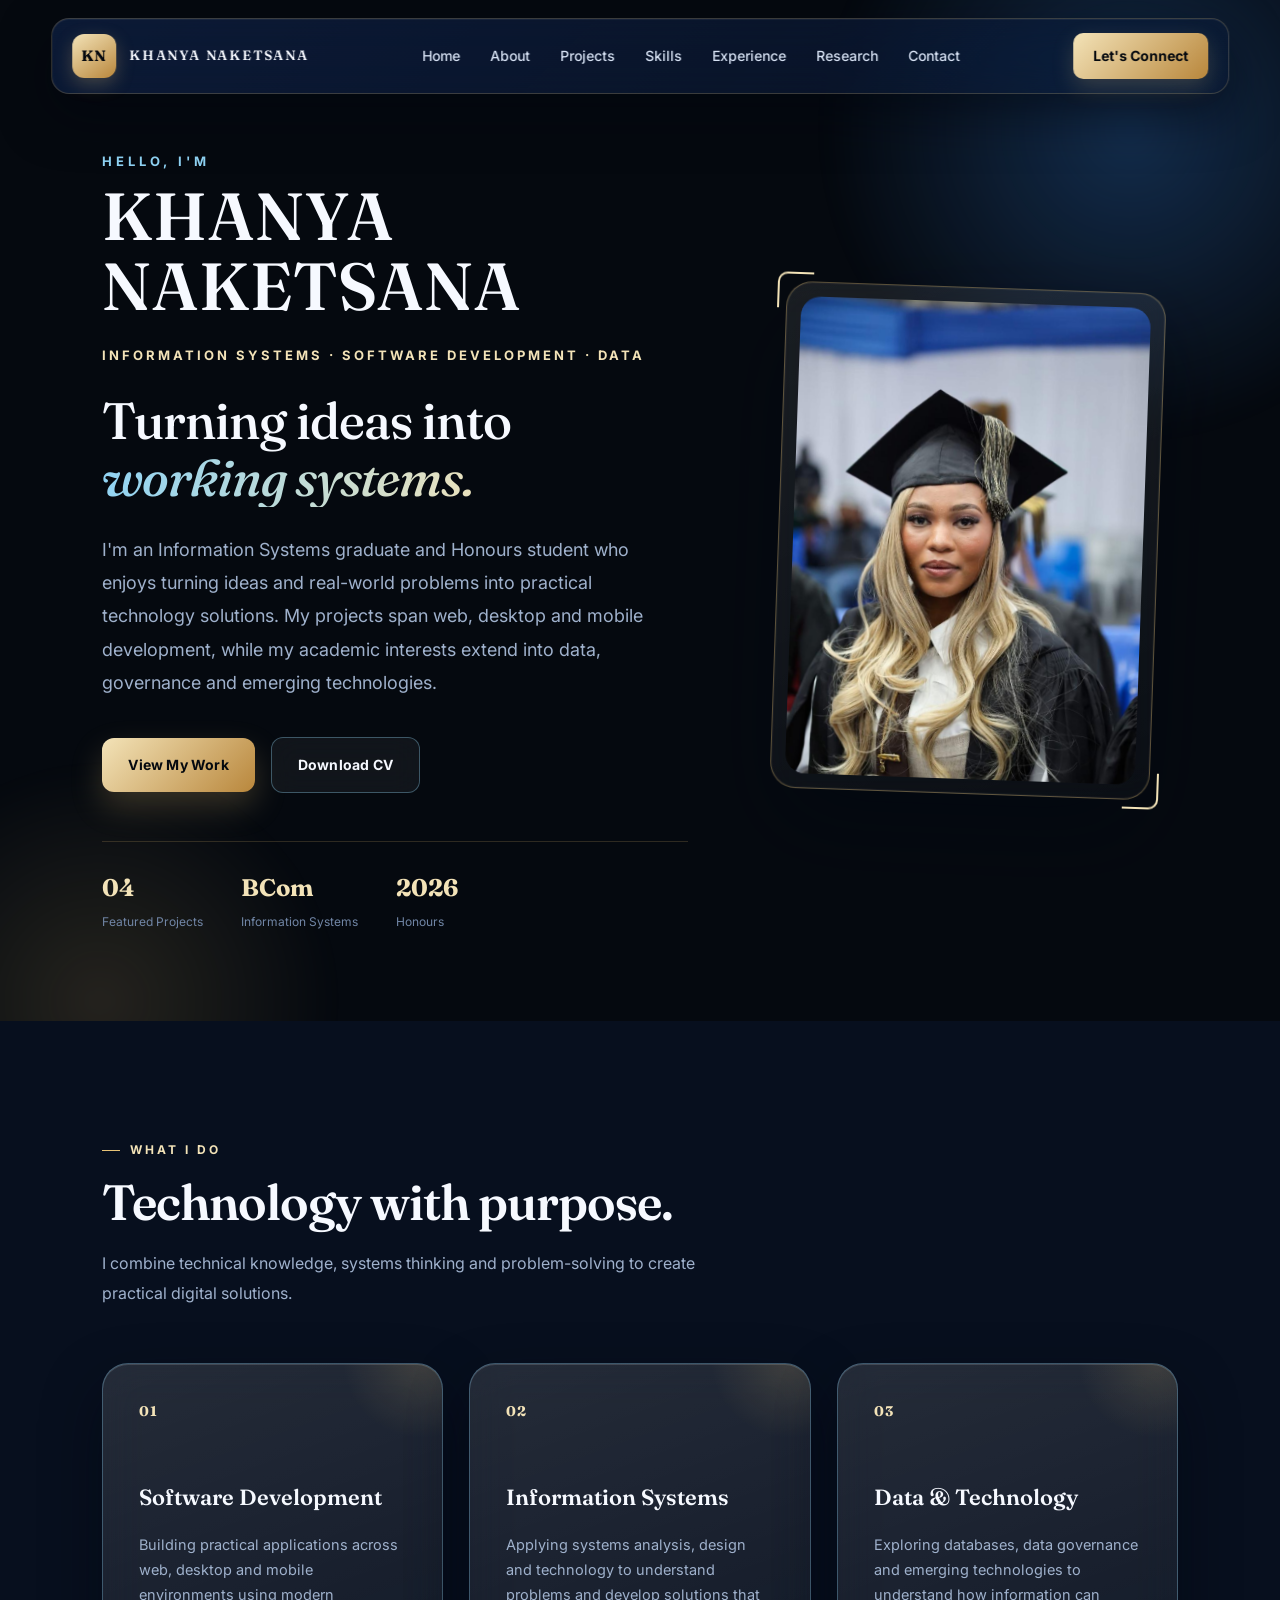
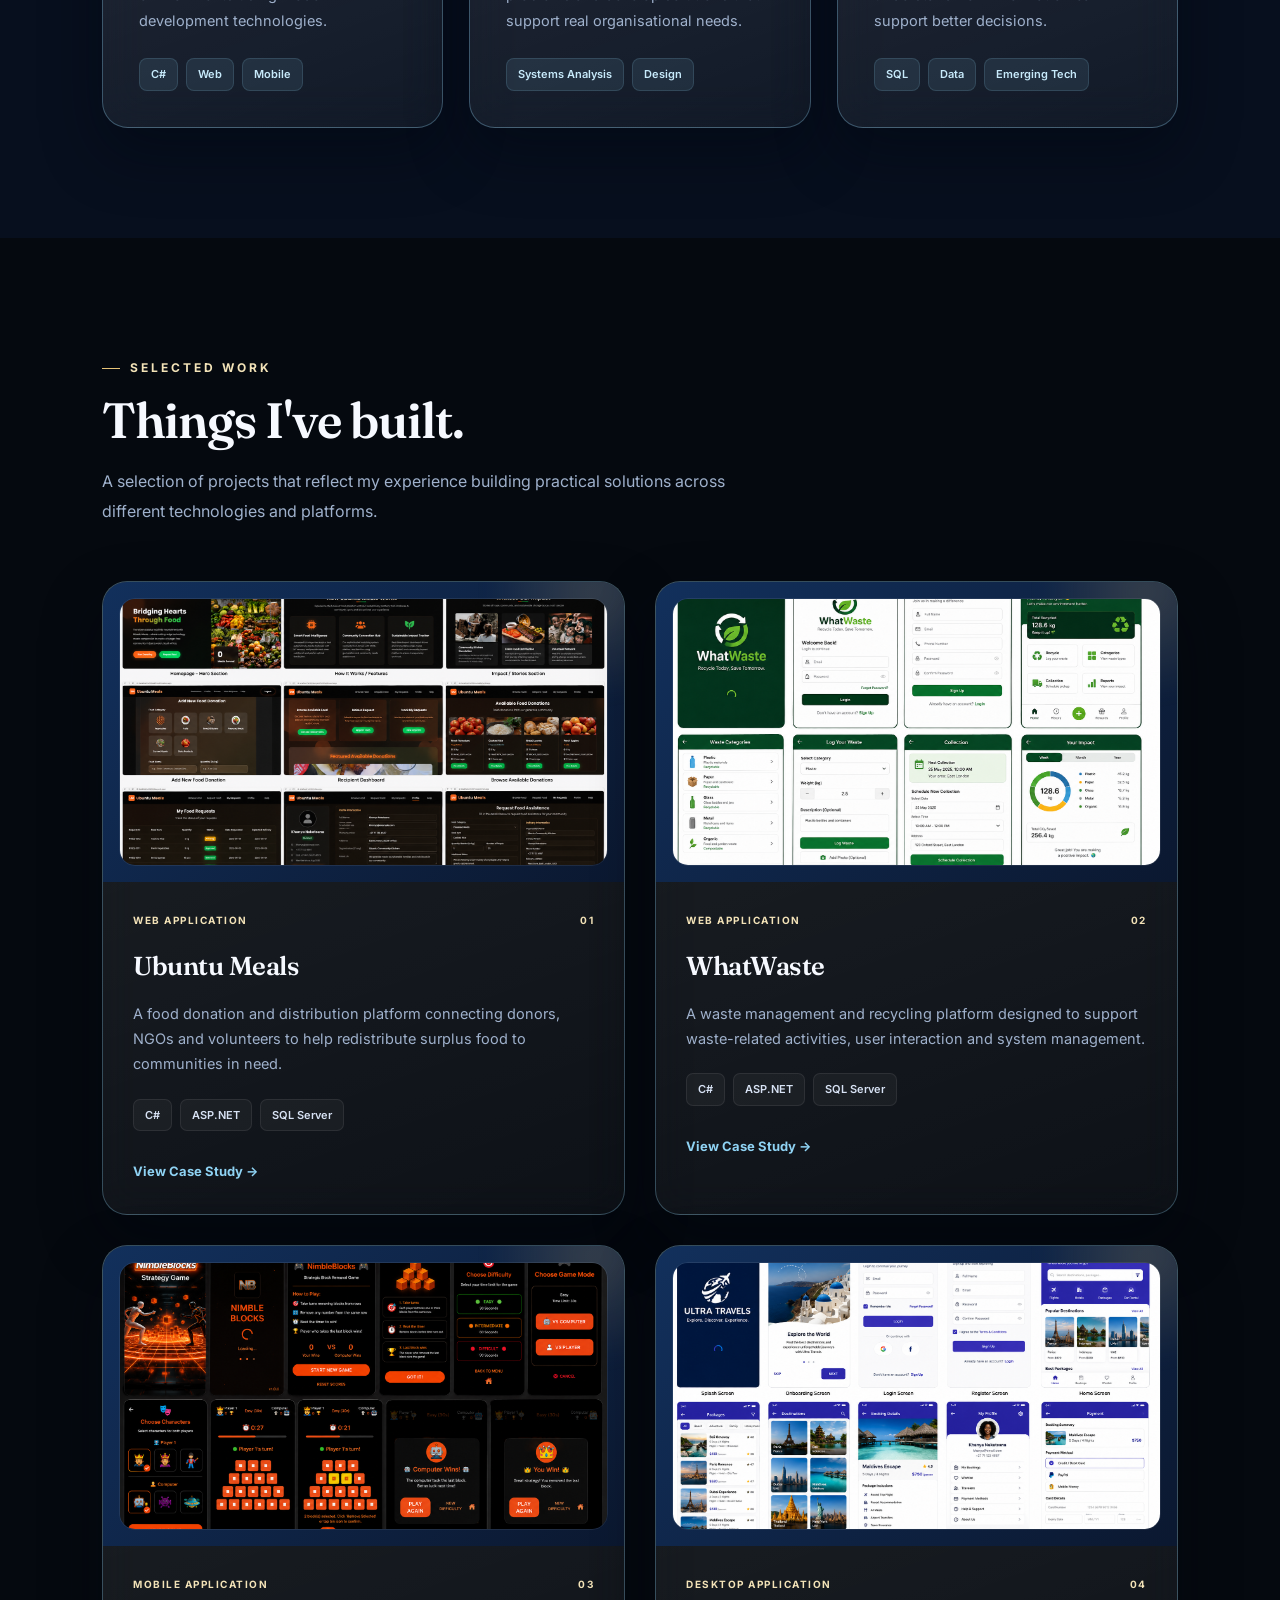
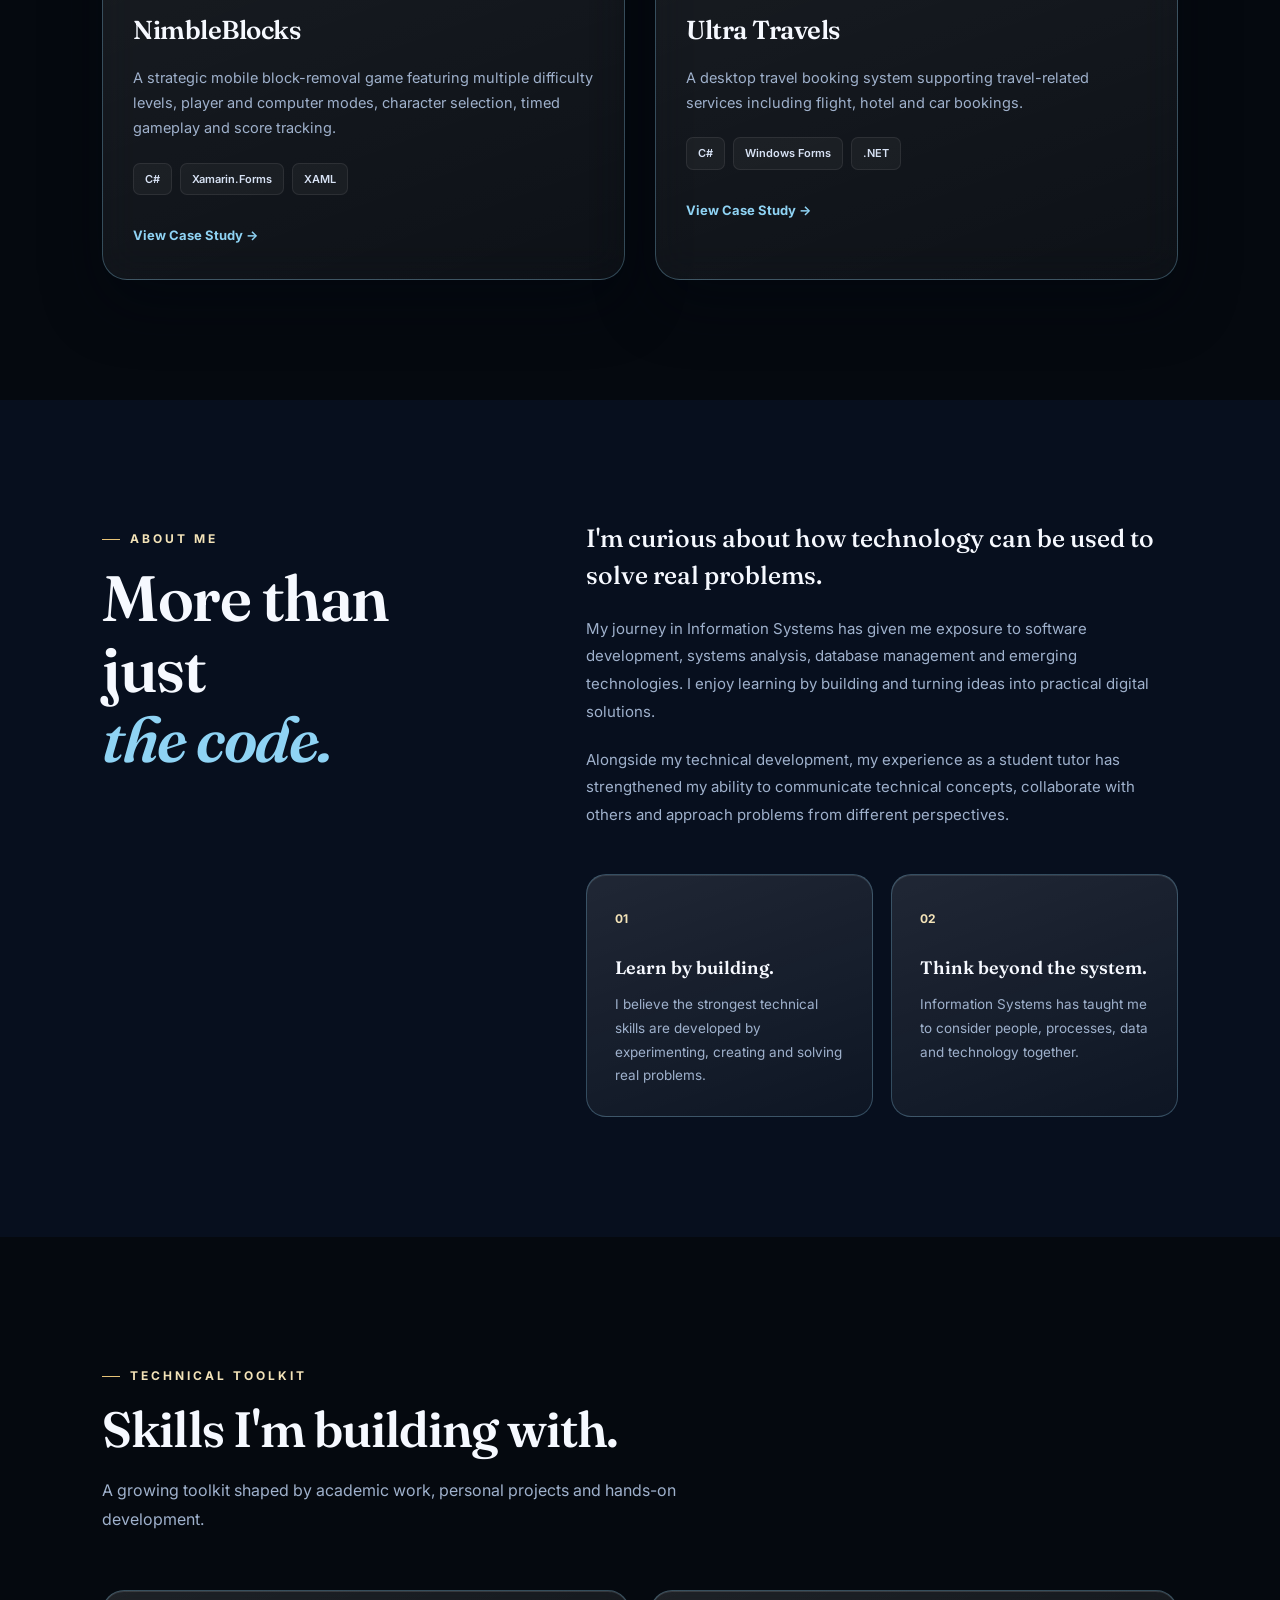
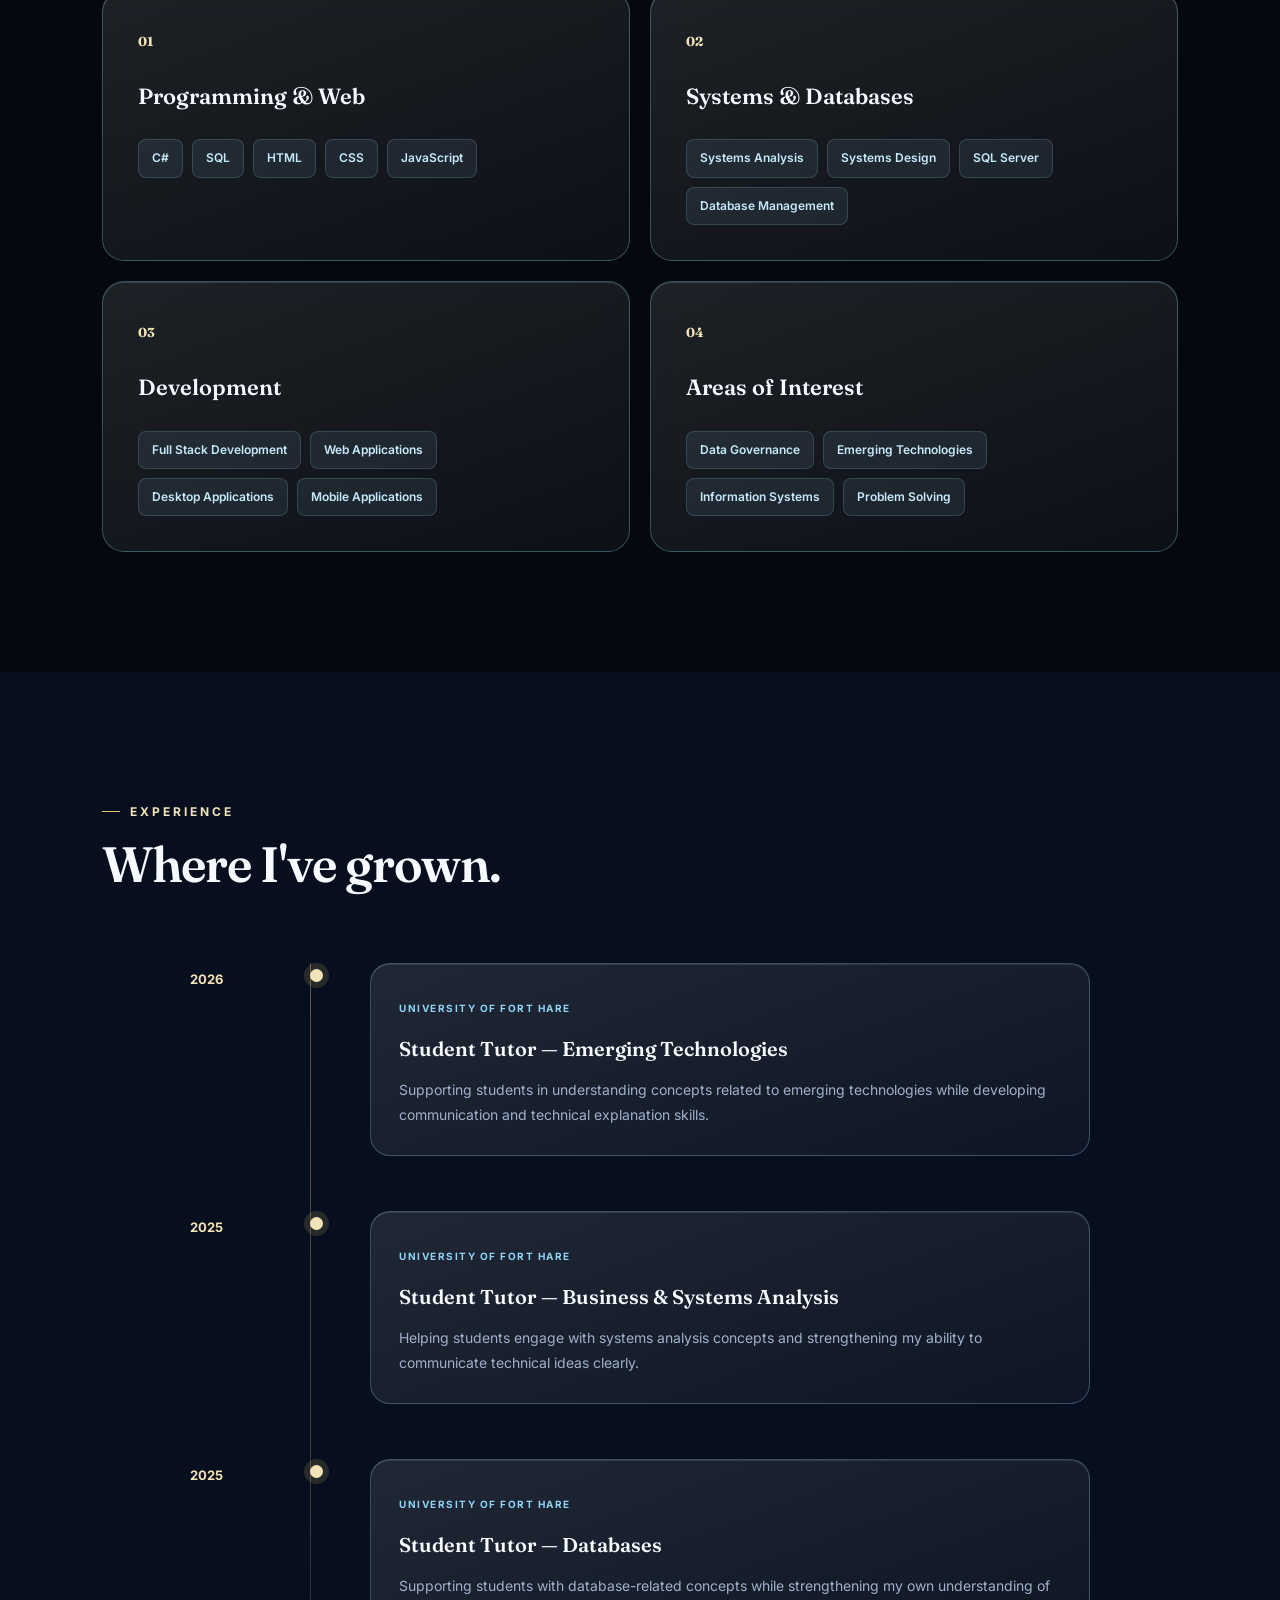
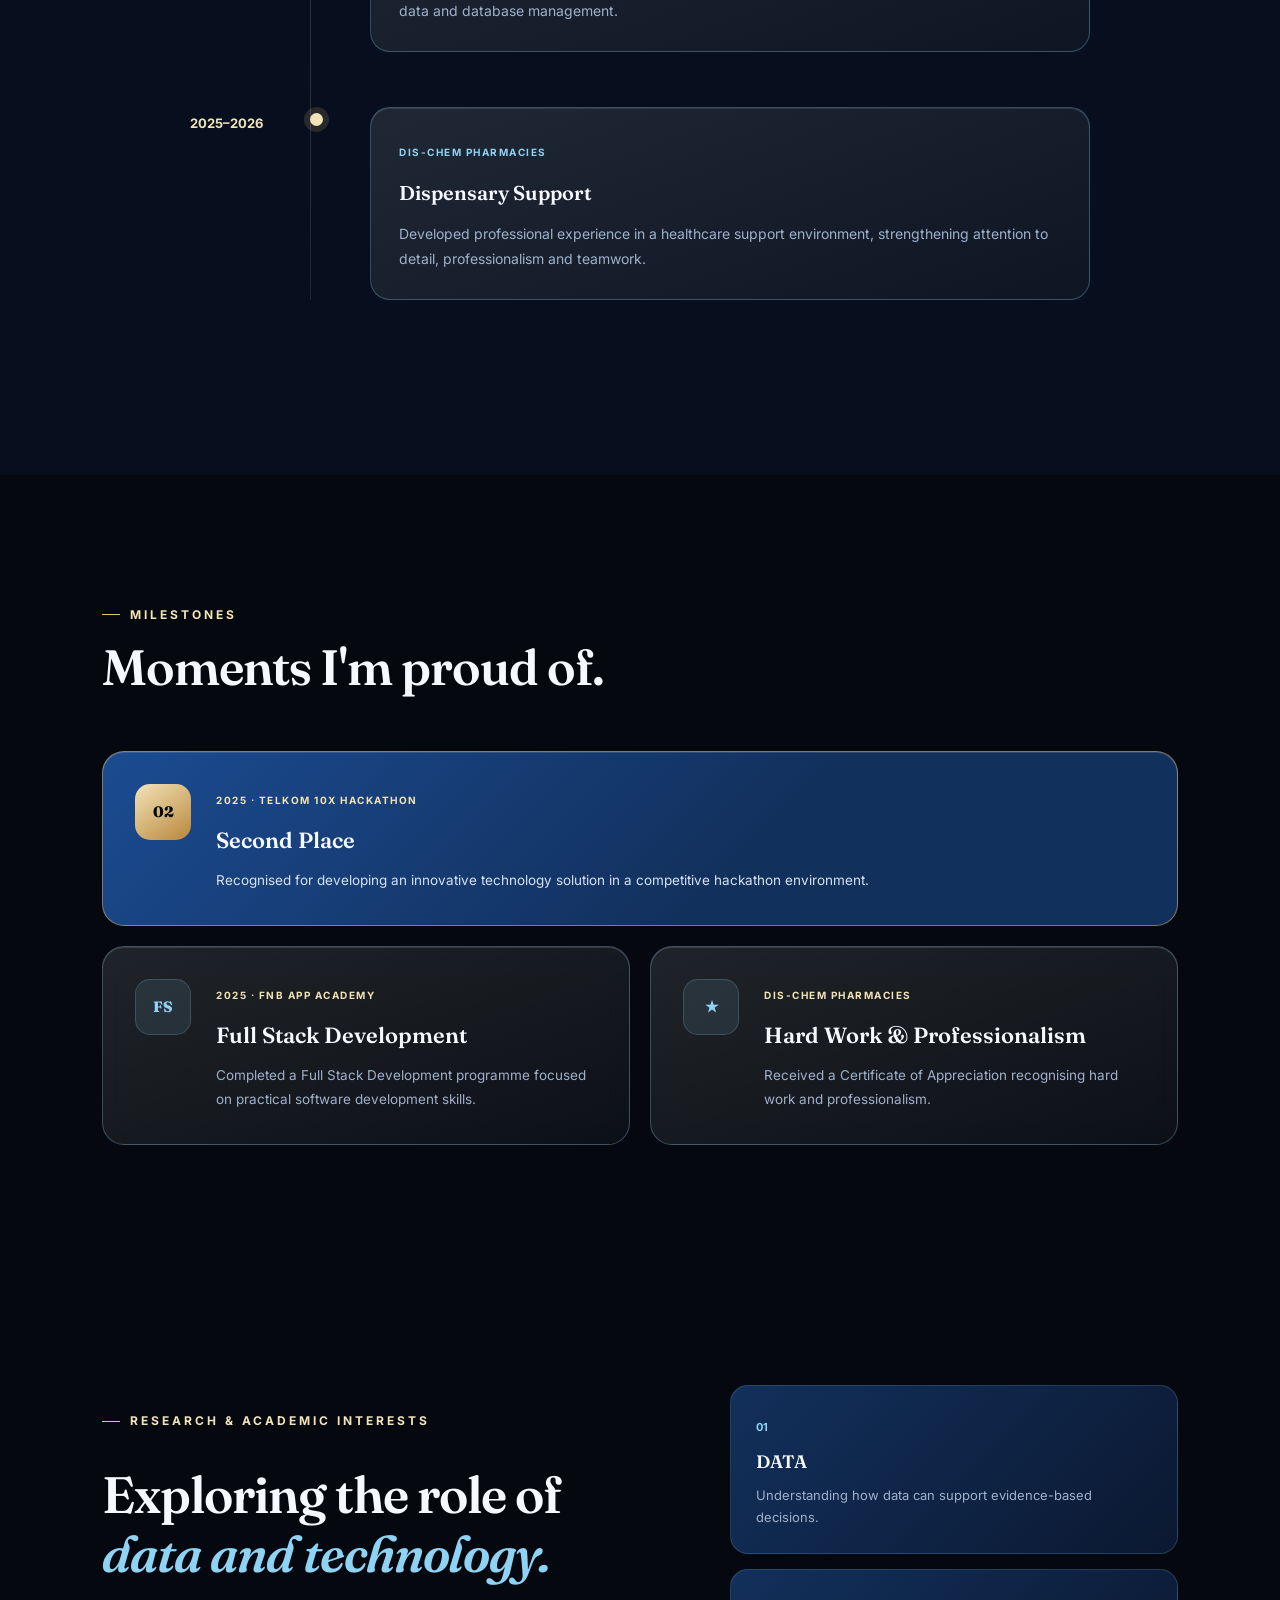
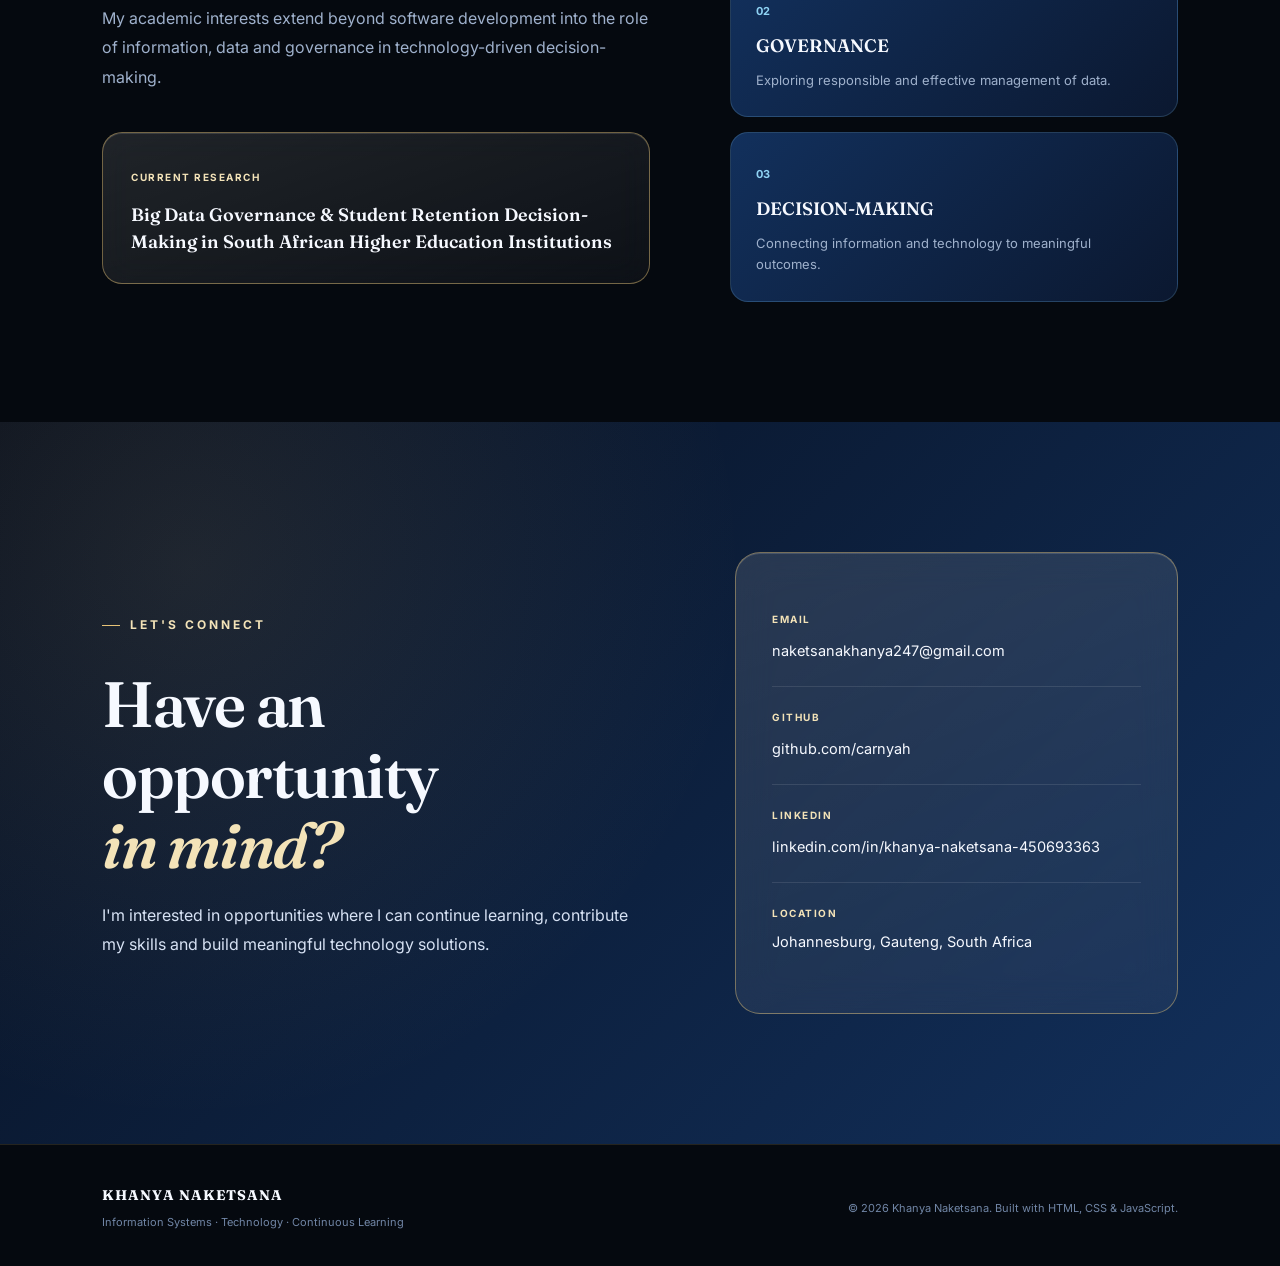
==== commit e8fdb9ca: "Personalize portfolio" ====
--- a/index.html
+++ b/index.html
@@ -22,7 +22,8 @@
     <div class="nav-container">
 
         <a href="#hero" class="logo">
-            KN
+            <span class="logo-mark">KN</span>
+            <span class="logo-name">KHANYA NAKETSANA</span>
         </a>
 
         <nav class="nav-links">
@@ -55,54 +56,52 @@
         <section id="hero">
 
     <div class="hero-content">
-
+        <p class="hero-intro">
+            HELLO, I'M
+        </p>
+        <h1 class="hero-name">
+            KHANYA NAKETSANA
+        </h1>
         <p class="hero-label">
             INFORMATION SYSTEMS · SOFTWARE DEVELOPMENT · DATA
         </p>
-
-        <h1>
+        <h2 class="hero-statement">
             Turning ideas into
             <span>working systems.</span>
-        </h1>
-
+        </h2>
         <p class="hero-description">
-            I design and develop practical technology solutions across
-            web, desktop and mobile environments, while continuously
-            expanding my skills through hands-on projects.
+            I'm an Information Systems graduate and Honours student
+            who enjoys turning ideas and real-world problems into
+            practical technology solutions. My projects span web,
+            desktop and mobile development, while my academic interests
+            extend into data, governance and emerging technologies.
         </p>
-
         <div class="hero-buttons">
             <a href="#projects" class="btn btn-primary">
                 View My Work
             </a>
-
             <a
-    href="assets/Khanya-Naketsana-CV.pdf"
-    class="btn btn-secondary"
-    target="_blank"
->
-    Download CV
-</a>
+                href="assets/Khanya-Naketsana-CV.pdf"
+                class="btn btn-secondary"
+                target="_blank"
+            >
+                Download CV
+            </a>
         </div>
         <div class="hero-stats">
-
-    <div class="stat">
-        <strong>04</strong>
-        <span>Featured Projects</span>
-    </div>
-
-    <div class="stat">
-        <strong>BCom</strong>
-        <span>Information Systems</span>
-    </div>
-
-    <div class="stat">
-        <strong>2026</strong>
-        <span>Honours</span>
-    </div>
-
-</div>
-
+            <div class="stat">
+                <strong>04</strong>
+                <span>Featured Projects</span>
+            </div>
+            <div class="stat">
+                <strong>BCom</strong>
+                <span>Information Systems</span>
+            </div>
+            <div class="stat">
+                <strong>2026</strong>
+                <span>Honours</span>
+            </div>
+        </div>
     </div>
 
     <div class="hero-image">
--- a/css/style.css
+++ b/css/style.css
@@ -159,8 +159,15 @@
 }
 
 .logo {
+    display: flex;
+    align-items: center;
+    gap: 13px;
+}
+
+.logo-mark {
     width: 44px;
     height: 44px;
+    flex-shrink: 0;
     display: flex;
     align-items: center;
     justify-content: center;
@@ -175,6 +182,21 @@
     letter-spacing: 1px;
 
     box-shadow: 0 6px 18px rgba(231, 195, 119, 0.25);
+}
+
+.logo-name {
+    font-family: var(--font-display);
+    font-size: 13.5px;
+    font-weight: 600;
+    letter-spacing: 1.8px;
+    color: var(--pearl-50);
+    white-space: nowrap;
+}
+
+@media (max-width: 560px) {
+    .logo-name {
+        display: none;
+    }
 }
 
 .nav-links {
@@ -301,25 +323,43 @@
     z-index: 2;
 }
 
+.hero-intro {
+    margin-bottom: 10px;
+    color: var(--ice-300);
+    font-size: 13px;
+    font-weight: 700;
+    letter-spacing: 4px;
+}
+
+.hero-name {
+    margin-bottom: 22px;
+    color: var(--pearl-50);
+    font-family: var(--font-display);
+    font-size: clamp(2.4rem, 5.2vw, 4.2rem);
+    line-height: 1.05;
+    font-weight: 600;
+    letter-spacing: 1px;
+}
+
 .hero-label {
-    margin-bottom: 22px;
+    margin-bottom: 26px;
     color: var(--gilt-300);
     font-size: 13px;
     font-weight: 700;
     letter-spacing: 3px;
 }
 
-.hero-content h1 {
+.hero-statement {
     margin-bottom: 26px;
     color: var(--pearl-50);
     font-family: var(--font-display);
-    font-size: clamp(3rem, 6vw, 5.4rem);
-    line-height: 1.05;
-    font-weight: 600;
-    letter-spacing: -1.5px;
-}
-
-.hero-content h1 span {
+    font-size: clamp(2.1rem, 4vw, 3.4rem);
+    line-height: 1.12;
+    font-weight: 500;
+    letter-spacing: -1px;
+}
+
+.hero-statement span {
     display: block;
     font-style: italic;
     font-weight: 500;
@@ -590,17 +630,19 @@
     padding: 36px;
     min-height: 320px;
 
-    background: linear-gradient(160deg, rgba(255, 255, 255, 0.055), rgba(255, 255, 255, 0.015));
-    border: 1px solid rgba(143, 211, 244, 0.18);
+    background: linear-gradient(160deg, rgba(255, 255, 255, 0.12), rgba(255, 255, 255, 0.045));
+    border: 1px solid rgba(143, 211, 244, 0.32);
     border-radius: var(--radius-lg);
 
     backdrop-filter: blur(20px);
     -webkit-backdrop-filter: blur(20px);
 
-    box-shadow: 0 25px 60px rgba(2, 6, 15, 0.4);
+    box-shadow:
+        0 25px 60px rgba(2, 6, 15, 0.45),
+        inset 0 1px 0 rgba(255, 255, 255, 0.14);
     overflow: hidden;
 
-    transition: transform 0.35s var(--ease), box-shadow 0.35s ease, border-color 0.35s ease;
+    transition: transform 0.35s var(--ease), box-shadow 0.35s ease, border-color 0.35s ease, background 0.35s ease;
 }
 
 .glass-card::before {
@@ -616,8 +658,11 @@
 
 .glass-card:hover {
     transform: translateY(-8px);
-    border-color: rgba(231, 195, 119, 0.4);
-    box-shadow: 0 35px 75px rgba(2, 6, 15, 0.55);
+    border-color: rgba(231, 195, 119, 0.55);
+    background: linear-gradient(160deg, rgba(255, 255, 255, 0.16), rgba(255, 255, 255, 0.06));
+    box-shadow:
+        0 35px 75px rgba(2, 6, 15, 0.6),
+        inset 0 1px 0 rgba(255, 255, 255, 0.18);
 }
 
 .card-number {
@@ -680,20 +725,25 @@
 }
 
 .project-card {
-    background: linear-gradient(160deg, rgba(255, 255, 255, 0.05), rgba(255, 255, 255, 0.015));
-    border: 1px solid rgba(143, 211, 244, 0.16);
+    background: linear-gradient(160deg, rgba(255, 255, 255, 0.1), rgba(255, 255, 255, 0.035));
+    border: 1px solid rgba(143, 211, 244, 0.3);
     border-radius: 25px;
     overflow: hidden;
-    box-shadow: 0 25px 60px rgba(2, 6, 15, 0.4);
+    box-shadow:
+        0 25px 60px rgba(2, 6, 15, 0.45),
+        inset 0 1px 0 rgba(255, 255, 255, 0.12);
     backdrop-filter: blur(18px);
     -webkit-backdrop-filter: blur(18px);
-    transition: transform 0.35s var(--ease), box-shadow 0.35s ease, border-color 0.35s ease;
+    transition: transform 0.35s var(--ease), box-shadow 0.35s ease, border-color 0.35s ease, background 0.35s ease;
 }
 
 .project-card:hover {
     transform: translateY(-8px);
-    border-color: rgba(231, 195, 119, 0.35);
-    box-shadow: 0 35px 75px rgba(2, 6, 15, 0.55);
+    border-color: rgba(231, 195, 119, 0.5);
+    background: linear-gradient(160deg, rgba(255, 255, 255, 0.14), rgba(255, 255, 255, 0.05));
+    box-shadow:
+        0 35px 75px rgba(2, 6, 15, 0.6),
+        inset 0 1px 0 rgba(255, 255, 255, 0.16);
 }
 
 .project-image {
@@ -860,9 +910,16 @@
 
 .highlight-card {
     padding: 28px;
-    background: rgba(255, 255, 255, 0.035);
-    border: 1px solid rgba(143, 211, 244, 0.16);
+    background: linear-gradient(160deg, rgba(255, 255, 255, 0.1), rgba(255, 255, 255, 0.03));
+    border: 1px solid rgba(143, 211, 244, 0.28);
     border-radius: 20px;
+    box-shadow: inset 0 1px 0 rgba(255, 255, 255, 0.1);
+    transition: border-color 0.3s ease, background 0.3s ease;
+}
+
+.highlight-card:hover {
+    border-color: rgba(231, 195, 119, 0.4);
+    background: linear-gradient(160deg, rgba(255, 255, 255, 0.13), rgba(255, 255, 255, 0.04));
 }
 
 .highlight-card span {
@@ -901,18 +958,22 @@
 
 .skill-group {
     padding: 35px;
-    background: linear-gradient(160deg, rgba(255, 255, 255, 0.05), rgba(255, 255, 255, 0.015));
-    border: 1px solid rgba(143, 211, 244, 0.16);
+    background: linear-gradient(160deg, rgba(255, 255, 255, 0.1), rgba(255, 255, 255, 0.035));
+    border: 1px solid rgba(143, 211, 244, 0.3);
     border-radius: 22px;
     backdrop-filter: blur(16px);
     -webkit-backdrop-filter: blur(16px);
-    transition: transform 0.3s var(--ease), box-shadow 0.3s ease, border-color 0.3s ease;
+    box-shadow: inset 0 1px 0 rgba(255, 255, 255, 0.12);
+    transition: transform 0.3s var(--ease), box-shadow 0.3s ease, border-color 0.3s ease, background 0.3s ease;
 }
 
 .skill-group:hover {
     transform: translateY(-5px);
-    border-color: rgba(231, 195, 119, 0.35);
-    box-shadow: 0 22px 48px rgba(2, 6, 15, 0.45);
+    border-color: rgba(231, 195, 119, 0.5);
+    background: linear-gradient(160deg, rgba(255, 255, 255, 0.14), rgba(255, 255, 255, 0.05));
+    box-shadow:
+        0 22px 48px rgba(2, 6, 15, 0.5),
+        inset 0 1px 0 rgba(255, 255, 255, 0.16);
 }
 
 .skill-number {
@@ -997,9 +1058,16 @@
 
 .timeline-content {
     padding: 28px;
-    background: rgba(255, 255, 255, 0.035);
-    border: 1px solid rgba(143, 211, 244, 0.16);
+    background: linear-gradient(160deg, rgba(255, 255, 255, 0.1), rgba(255, 255, 255, 0.03));
+    border: 1px solid rgba(143, 211, 244, 0.28);
     border-radius: 20px;
+    box-shadow: inset 0 1px 0 rgba(255, 255, 255, 0.1);
+    transition: border-color 0.3s ease, background 0.3s ease;
+}
+
+.timeline-content:hover {
+    border-color: rgba(231, 195, 119, 0.4);
+    background: linear-gradient(160deg, rgba(255, 255, 255, 0.13), rgba(255, 255, 255, 0.04));
 }
 
 .timeline-content > span {
@@ -1042,23 +1110,27 @@
     align-items: flex-start;
     gap: 25px;
     padding: 32px;
-    background: rgba(255, 255, 255, 0.04);
-    border: 1px solid rgba(143, 211, 244, 0.16);
+    background: linear-gradient(160deg, rgba(255, 255, 255, 0.11), rgba(255, 255, 255, 0.035));
+    border: 1px solid rgba(143, 211, 244, 0.3);
     border-radius: 22px;
     backdrop-filter: blur(16px);
     -webkit-backdrop-filter: blur(16px);
-    transition: transform 0.3s var(--ease), box-shadow 0.3s ease;
+    box-shadow: inset 0 1px 0 rgba(255, 255, 255, 0.12);
+    transition: transform 0.3s var(--ease), box-shadow 0.3s ease, border-color 0.3s ease, background 0.3s ease;
 }
 
 .achievement-card:hover {
     transform: translateY(-5px);
-    box-shadow: 0 22px 48px rgba(2, 6, 15, 0.45);
+    border-color: rgba(231, 195, 119, 0.5);
+    box-shadow:
+        0 22px 48px rgba(2, 6, 15, 0.5),
+        inset 0 1px 0 rgba(255, 255, 255, 0.16);
 }
 
 .achievement-card.featured {
     grid-column: span 2;
-    background: linear-gradient(135deg, var(--sapphire-700), var(--navy-800) 60%);
-    border: 1px solid rgba(231, 195, 119, 0.35);
+    background: linear-gradient(135deg, var(--sapphire-600), var(--sapphire-700) 60%);
+    border: 1px solid rgba(231, 195, 119, 0.5);
 }
 
 .achievement-icon {
@@ -1208,10 +1280,11 @@
 .research-topic {
     margin-top: 40px;
     padding: 28px;
-    background: rgba(255, 255, 255, 0.04);
-    border: 1px solid rgba(231, 195, 119, 0.3);
+    background: linear-gradient(160deg, rgba(255, 255, 255, 0.11), rgba(255, 255, 255, 0.035));
+    border: 1px solid rgba(231, 195, 119, 0.45);
     border-radius: 20px;
     backdrop-filter: blur(16px);
+    box-shadow: inset 0 1px 0 rgba(255, 255, 255, 0.12);
 }
 
 .research-topic > span {
@@ -1311,11 +1384,12 @@
 
 .contact-card {
     padding: 36px;
-    background: rgba(255, 255, 255, 0.06);
-    border: 1px solid rgba(231, 195, 119, 0.3);
+    background: linear-gradient(160deg, rgba(255, 255, 255, 0.12), rgba(255, 255, 255, 0.05));
+    border: 1px solid rgba(231, 195, 119, 0.45);
     border-radius: 25px;
     backdrop-filter: blur(18px);
     -webkit-backdrop-filter: blur(18px);
+    box-shadow: inset 0 1px 0 rgba(255, 255, 255, 0.14);
 }
 
 .contact-item {
@@ -1502,15 +1576,17 @@
 
 .case-feature {
     padding: 30px;
-    background: rgba(255, 255, 255, 0.04);
-    border: 1px solid rgba(143, 211, 244, 0.16);
+    background: linear-gradient(160deg, rgba(255, 255, 255, 0.1), rgba(255, 255, 255, 0.035));
+    border: 1px solid rgba(143, 211, 244, 0.3);
     border-radius: 22px;
-    transition: transform 0.3s ease, box-shadow 0.3s ease;
+    box-shadow: inset 0 1px 0 rgba(255, 255, 255, 0.1);
+    transition: transform 0.3s ease, box-shadow 0.3s ease, border-color 0.3s ease;
 }
 
 .case-feature:hover {
     transform: translateY(-6px);
-    box-shadow: 0 22px 48px rgba(2, 6, 15, 0.4);
+    border-color: rgba(231, 195, 119, 0.4);
+    box-shadow: 0 22px 48px rgba(2, 6, 15, 0.45);
 }
 
 .case-feature > span {
@@ -1687,15 +1763,25 @@
         max-width: 100%;
     }
 
+    .hero-intro {
+        font-size: 11px;
+        letter-spacing: 3px;
+    }
+
+    .hero-name {
+        font-size: clamp(2rem, 9vw, 2.8rem);
+        letter-spacing: 0.5px;
+    }
+
     .hero-label {
         font-size: 10.5px;
         line-height: 1.7;
         letter-spacing: 1.5px;
     }
 
-    .hero-content h1 {
-        font-size: clamp(2.6rem, 12vw, 3.6rem);
-        letter-spacing: -1px;
+    .hero-statement {
+        font-size: clamp(1.8rem, 8vw, 2.6rem);
+        letter-spacing: -0.5px;
     }
 
     .hero-description {
